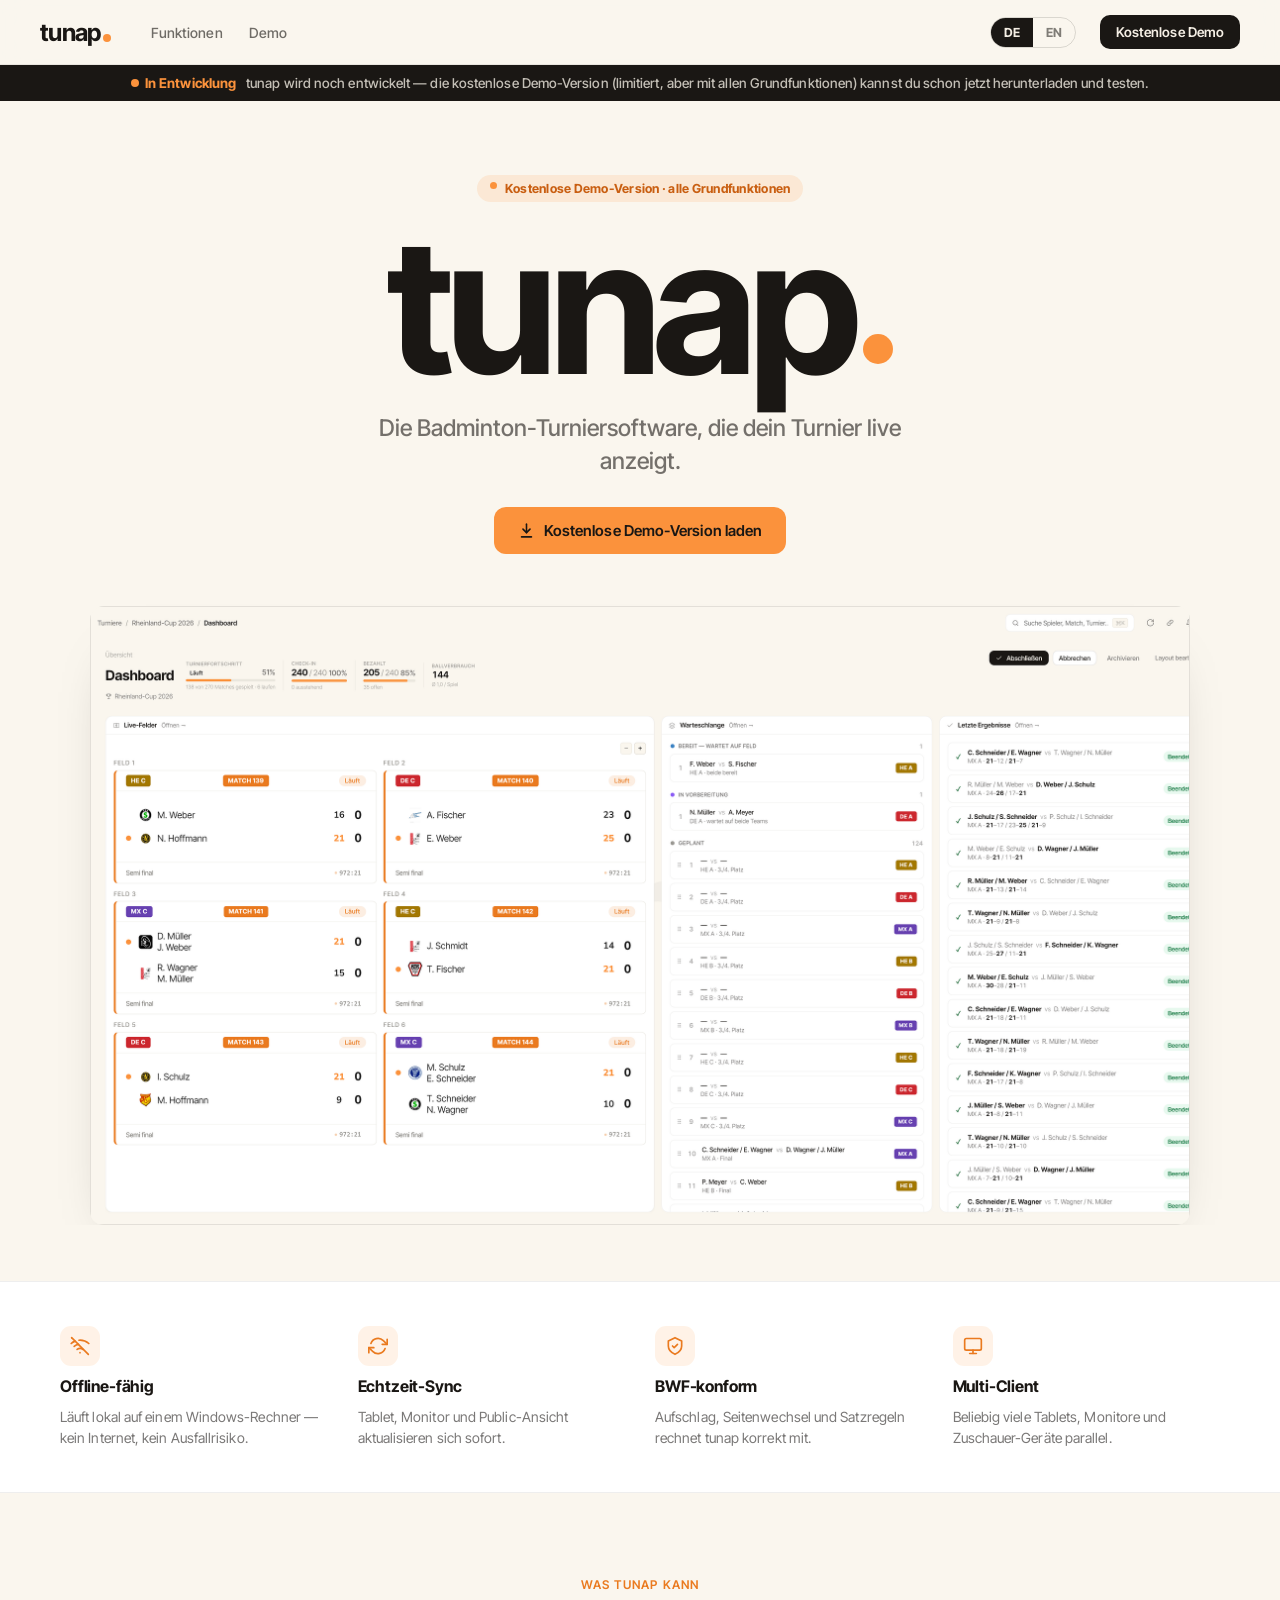
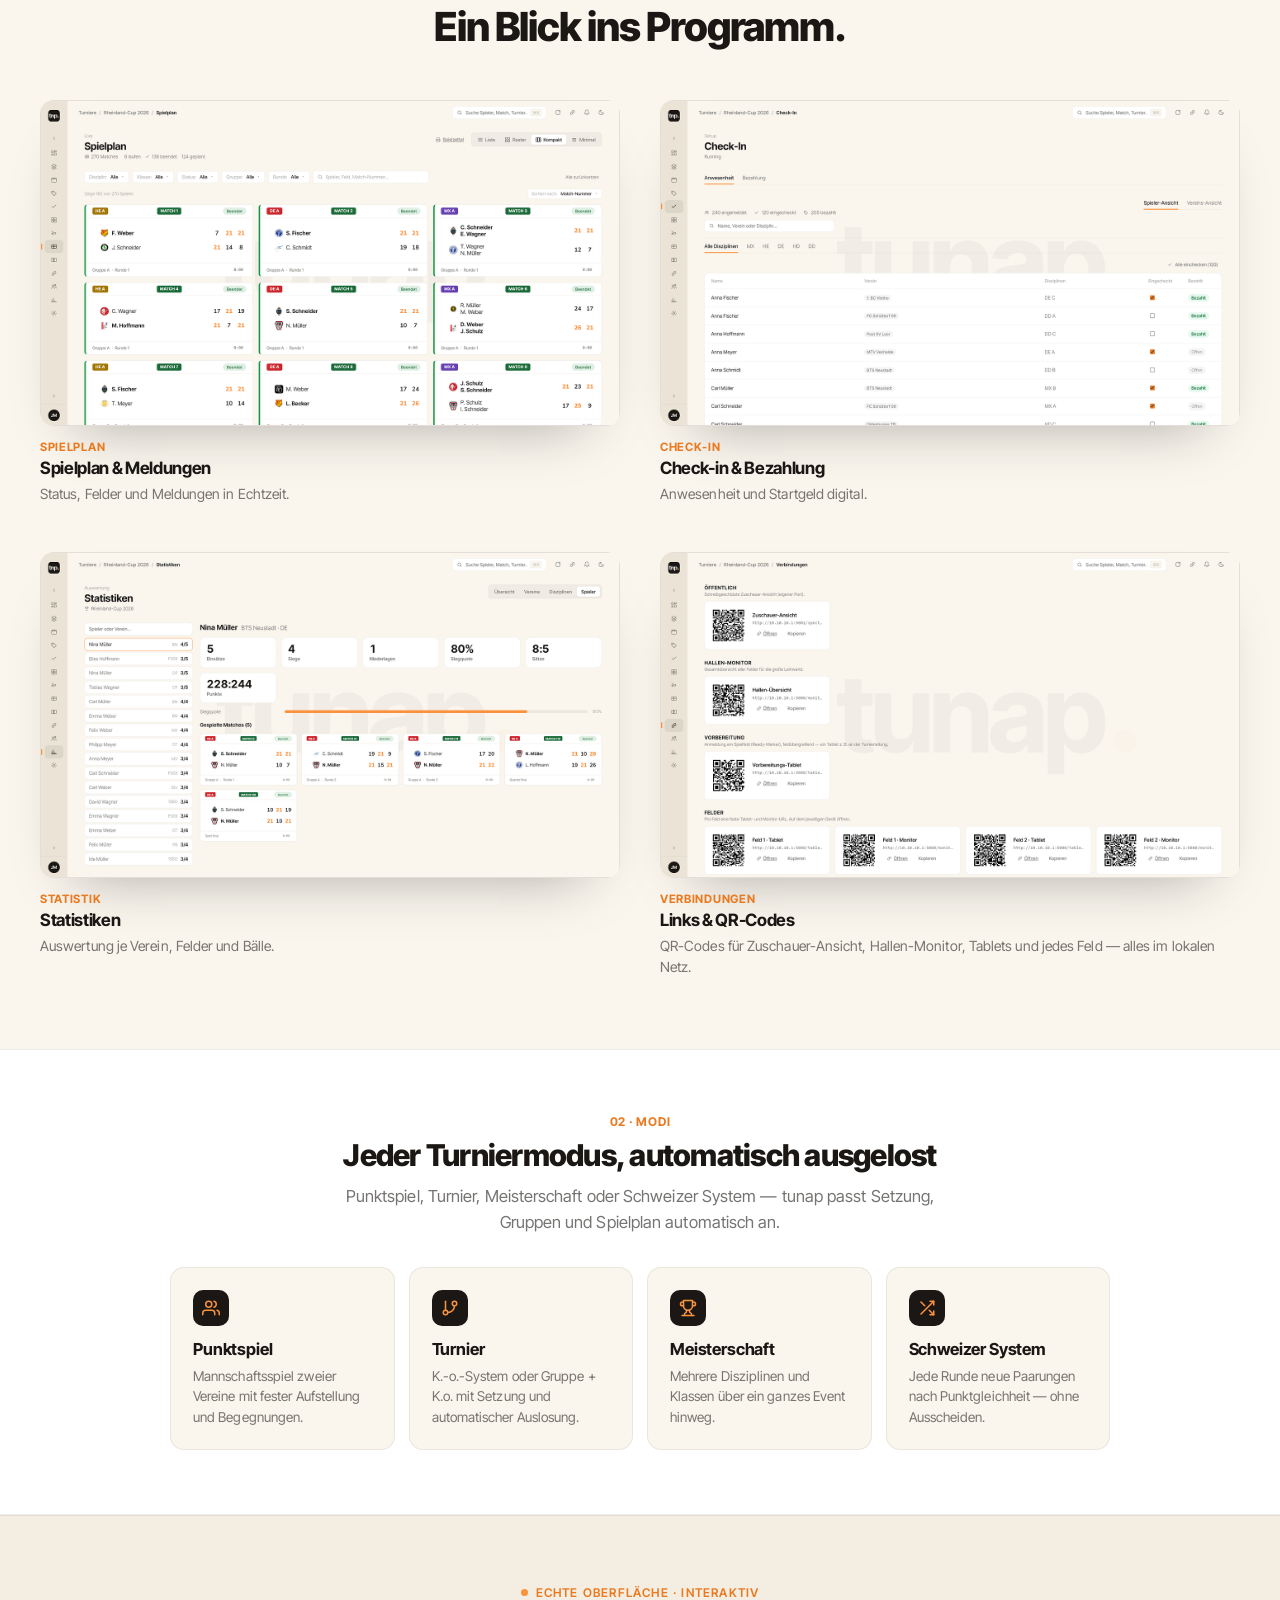
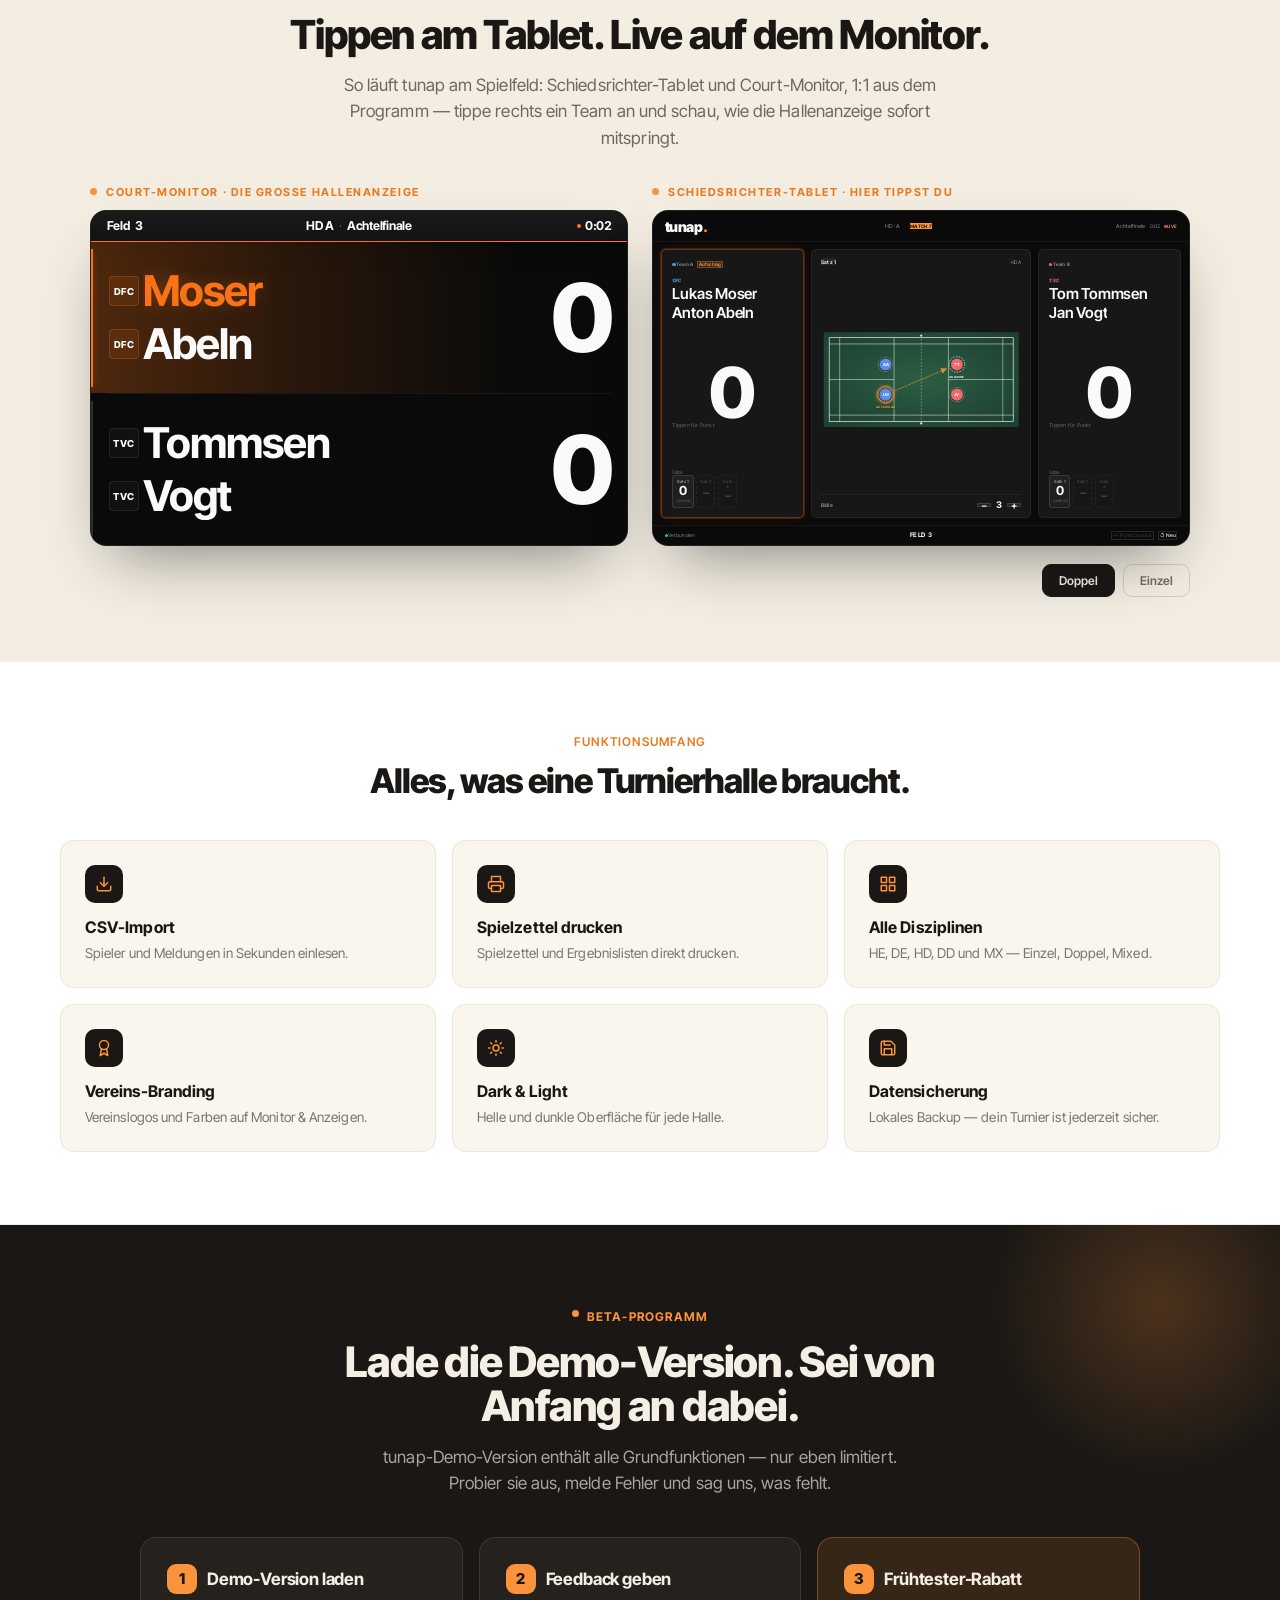
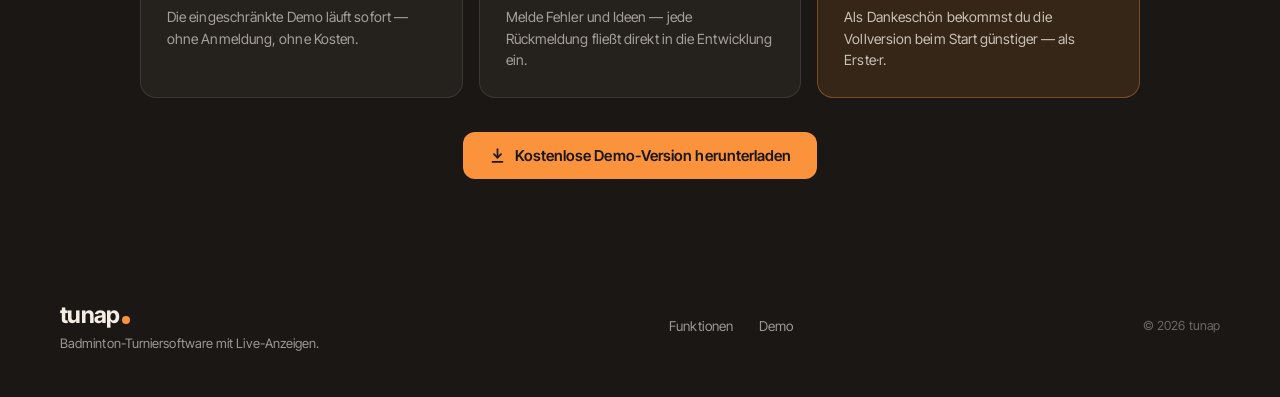
==== index.html @ abc1ca92 "Swap in fresh screenshots (schedule/checkin/statistics/connection/dashboard) Replace the feature-gri" ====
<!DOCTYPE html>
<html lang="de">
<head>
<meta charset="utf-8">
<meta name="viewport" content="width=device-width, initial-scale=1">
<title>tunap. — Badminton-Turniersoftware mit Live-Anzeigen</title>
<meta name="description" content="tunap ist die Badminton-Turniersoftware, die dein Turnier live anzeigt: offline-fähig, echtzeit-synchron auf Tablet, Monitor und Zuschauer-Ansicht, BWF-konform. Kostenlose Demo-Version verfügbar.">
<meta name="theme-color" content="#1a1714">
<link rel="icon" href="assets/favicon.svg" type="image/svg+xml">

<!-- Open Graph / Social -->
<meta property="og:type" content="website">
<meta property="og:title" content="tunap. — Badminton-Turniersoftware mit Live-Anzeigen">
<meta property="og:description" content="Die Badminton-Turniersoftware, die dein Turnier live anzeigt. Tippen am Tablet, live auf dem Monitor. Kostenlose Demo-Version.">
<meta property="og:image" content="assets/og_image.svg">
<meta name="twitter:card" content="summary_large_image">
<meta name="twitter:title" content="tunap. — Badminton-Turniersoftware mit Live-Anzeigen">
<meta name="twitter:description" content="Tippen am Tablet, live auf dem Monitor. Kostenlose Demo-Version verfügbar.">

<link rel="preconnect" href="https://fonts.googleapis.com">
<link rel="preconnect" href="https://fonts.gstatic.com" crossorigin>
<link href="https://fonts.googleapis.com/css2?family=Inter+Tight:wght@400;500;600;700;800;900&display=swap" rel="stylesheet">
<link rel="stylesheet" href="styles.css">
</head>
<body data-lang="de">

  <!-- ===== NAV ===== -->
  <nav class="nav">
    <a href="#top" class="wordmark wordmark--sm">tunap<span class="dot dot--pulse"></span></a>
    <div class="nav__links">
      <a href="#features"><span class="lng-de">Funktionen</span><span class="lng-en">Features</span></a>
      <a href="#demo"><span class="lng-de">Demo</span><span class="lng-en">Demo</span></a>
    </div>
    <div class="nav__spacer"></div>
    <div class="langtoggle" role="group" aria-label="Sprache / Language">
      <button type="button" id="lang-de" class="langtoggle__btn is-active" aria-pressed="true">DE</button>
      <button type="button" id="lang-en" class="langtoggle__btn" aria-pressed="false">EN</button>
    </div>
    <a href="#demo" class="btn btn--dark btn--nav"><span class="lng-de">Kostenlose Demo</span><span class="lng-en">Free demo</span></a>
  </nav>

  <!-- ===== ENTWICKLUNGS-HINWEIS ===== -->
  <div class="devnote">
    <span class="devnote__tag"><span class="dot dot--blink"></span><span class="lng-de">In Entwicklung</span><span class="lng-en">In development</span></span>
    <span class="devnote__text"><span class="lng-de">tunap wird noch entwickelt — die kostenlose Demo-Version (limitiert, aber mit allen Grundfunktionen) kannst du schon jetzt herunterladen und testen.</span><span class="lng-en">tunap is still in development — but the free demo version (limited, yet with every core feature) is already available to download and test.</span></span>
  </div>

  <!-- ===== HERO ===== -->
  <header id="top" class="hero">
    <div class="hero__inner">
      <div><span class="pill pill--accent"><span class="dot dot--pulse"></span><span class="lng-de">Kostenlose Demo-Version · alle Grundfunktionen</span><span class="lng-en">Free demo version · all core features</span></span></div>
      <div class="hero__wordmark">tunap<span class="dot dot--hero"></span></div>
      <p class="hero__sub">
        <span class="lng-de">Die Badminton-Turniersoftware, die dein Turnier live anzeigt.</span><span class="lng-en">The badminton tournament software that shows your tournament live.</span>
      </p>
      <div class="hero__cta">
        <a href="#demo" class="btn btn--accent">
          <svg width="17" height="17" viewBox="0 0 24 24" fill="none" stroke="currentColor" stroke-width="2.2" stroke-linecap="round" stroke-linejoin="round"><path d="M12 3v12"/><path d="m7 10 5 5 5-5"/><path d="M5 21h14"/></svg>
          <span class="lng-de">Kostenlose Demo-Version laden</span><span class="lng-en">Get the free demo version</span>
        </a>
      </div>

      <!-- großer Screenshot -->
      <div class="hero__shot">
        <img class="shot-img" src="assets/screen_dashboard_web.png" alt="tunap Dashboard — Live-Felder, Warteschlange und letzte Ergebnisse" width="2400" height="1246" loading="eager">
      </div>
    </div>
  </header>

  <!-- ===== WERT-PFEILER ===== -->
  <section class="pillars-wrap">
    <div class="pillars">
      <div class="pillar">
        <div class="pillar__ic"><svg width="20" height="20" viewBox="0 0 24 24" fill="none" stroke="currentColor" stroke-width="2" stroke-linecap="round" stroke-linejoin="round"><line x1="2" y1="2" x2="22" y2="22"/><path d="M5 12.5a10 10 0 0 1 5.17-2.39"/><path d="M10.71 5.05A16 16 0 0 1 22.58 9"/><path d="M1.42 9a15.9 15.9 0 0 1 4.7-2.88"/><path d="M8.53 16.11a6 6 0 0 1 6.95 0"/><line x1="12" y1="20" x2="12.01" y2="20"/></svg></div>
        <div class="pillar__t"><span class="lng-de">Offline-fähig</span><span class="lng-en">Offline-ready</span></div>
        <p class="pillar__p"><span class="lng-de">Läuft lokal auf einem Windows-Rechner — kein Internet, kein Ausfallrisiko.</span><span class="lng-en">Runs locally on one Windows PC — no internet, no downtime.</span></p>
      </div>
      <div class="pillar">
        <div class="pillar__ic"><svg width="20" height="20" viewBox="0 0 24 24" fill="none" stroke="currentColor" stroke-width="2" stroke-linecap="round" stroke-linejoin="round"><path d="M23 4v6h-6"/><path d="M1 20v-6h6"/><path d="M3.5 9a9 9 0 0 1 14.9-3.4L23 10"/><path d="M1 14l4.6 4.4A9 9 0 0 0 20.5 15"/></svg></div>
        <div class="pillar__t"><span class="lng-de">Echtzeit-Sync</span><span class="lng-en">Real-time sync</span></div>
        <p class="pillar__p"><span class="lng-de">Tablet, Monitor und Public-Ansicht aktualisieren sich sofort.</span><span class="lng-en">Tablet, monitor and public view update instantly.</span></p>
      </div>
      <div class="pillar">
        <div class="pillar__ic"><svg width="20" height="20" viewBox="0 0 24 24" fill="none" stroke="currentColor" stroke-width="2" stroke-linecap="round" stroke-linejoin="round"><path d="M12 2l8 4v6c0 5-3.5 8-8 10-4.5-2-8-5-8-10V6z"/><path d="m9 12 2 2 4-4"/></svg></div>
        <div class="pillar__t"><span class="lng-de">BWF-konform</span><span class="lng-en">BWF-compliant</span></div>
        <p class="pillar__p"><span class="lng-de">Aufschlag, Seitenwechsel und Satzregeln rechnet tunap korrekt mit.</span><span class="lng-en">Serve, side changes and set rules handled correctly.</span></p>
      </div>
      <div class="pillar">
        <div class="pillar__ic"><svg width="20" height="20" viewBox="0 0 24 24" fill="none" stroke="currentColor" stroke-width="2" stroke-linecap="round" stroke-linejoin="round"><rect x="2" y="3" width="20" height="14" rx="2"/><path d="M8 21h8"/><path d="M12 17v4"/></svg></div>
        <div class="pillar__t"><span class="lng-de">Multi-Client</span><span class="lng-en">Multi-client</span></div>
        <p class="pillar__p"><span class="lng-de">Beliebig viele Tablets, Monitore und Zuschauer-Geräte parallel.</span><span class="lng-en">Any number of tablets, monitors and spectator devices in parallel.</span></p>
      </div>
    </div>
  </section>

  <!-- ===== FEATURES (Intro) ===== -->
  <section id="features" class="features-intro">
    <div class="eyebrow"><span class="lng-de">Was tunap kann</span><span class="lng-en">What tunap does</span></div>
    <h2 class="h2"><span class="lng-de">Ein Blick ins Programm.</span><span class="lng-en">A look inside the program.</span></h2>
  </section>

  <!-- ===== EINBLICK: 2x2-Raster ===== -->
  <section class="shotgrid-wrap">
    <div class="shotgrid">
      <div class="shot">
        <div class="shot__frame">
          <img class="shot-img" src="assets/screen_schedule_web.png" alt="tunap Spielplan — Matches mit Status, Feldern und Ergebnissen" width="1400" height="788" loading="lazy">
        </div>
        <div class="shot__meta">
          <div class="shot__kicker">Spielplan</div>
          <div class="shot__title"><span class="lng-de">Spielplan &amp; Meldungen</span><span class="lng-en">Schedule &amp; entries</span></div>
          <p class="shot__p"><span class="lng-de">Status, Felder und Meldungen in Echtzeit.</span><span class="lng-en">Status, courts and entries in real time.</span></p>
        </div>
      </div>

      <div class="shot">
        <div class="shot__frame">
          <img class="shot-img" src="assets/screen_checkin_web.png" alt="tunap Check-in — Anwesenheit und Bezahlung je Spieler" width="1400" height="788" loading="lazy">
        </div>
        <div class="shot__meta">
          <div class="shot__kicker">Check-in</div>
          <div class="shot__title"><span class="lng-de">Check-in &amp; Bezahlung</span><span class="lng-en">Check-in &amp; payment</span></div>
          <p class="shot__p"><span class="lng-de">Anwesenheit und Startgeld digital.</span><span class="lng-en">Attendance and entry fees, digital.</span></p>
        </div>
      </div>

      <div class="shot">
        <div class="shot__frame">
          <img class="shot-img" src="assets/screen_statistics_web.png" alt="tunap Statistiken — Auswertung je Spieler, Verein und Disziplin" width="1400" height="788" loading="lazy">
        </div>
        <div class="shot__meta">
          <div class="shot__kicker">Statistik</div>
          <div class="shot__title"><span class="lng-de">Statistiken</span><span class="lng-en">Statistics</span></div>
          <p class="shot__p"><span class="lng-de">Auswertung je Verein, Felder und Bälle.</span><span class="lng-en">Breakdown by club, courts and shuttles.</span></p>
        </div>
      </div>

      <div class="shot">
        <div class="shot__frame">
          <img class="shot-img" src="assets/screen_connection_web.png" alt="tunap Verbindungen — Links und QR-Codes für Tablets, Monitore und Zuschauer" width="1400" height="788" loading="lazy">
        </div>
        <div class="shot__meta">
          <div class="shot__kicker">Verbindungen</div>
          <div class="shot__title"><span class="lng-de">Links &amp; QR-Codes</span><span class="lng-en">Links &amp; QR codes</span></div>
          <p class="shot__p"><span class="lng-de">QR-Codes für Zuschauer-Ansicht, Hallen-Monitor, Tablets und jedes Feld — alles im lokalen Netz.</span><span class="lng-en">QR codes for spectator view, hall monitor, tablets and every court — all on the local network.</span></p>
        </div>
      </div>
    </div>
  </section>

  <!-- ===== TURNIERMODI ===== -->
  <section class="modi-wrap">
    <div class="modi-inner">
      <div class="eyebrow eyebrow--num"><span class="lng-de">02 · Modi</span><span class="lng-en">02 · Formats</span></div>
      <h3 class="h3"><span class="lng-de">Jeder Turniermodus, automatisch ausgelost</span><span class="lng-en">Every format, drawn automatically</span></h3>
      <p class="lead"><span class="lng-de">Punktspiel, Turnier, Meisterschaft oder Schweizer System — tunap passt Setzung, Gruppen und Spielplan automatisch an.</span><span class="lng-en">League match, tournament, championship or Swiss system — tunap adapts seeding, groups and schedule automatically.</span></p>
      <div class="modi">
        <div class="modi__card">
          <div class="modi__ic"><svg width="18" height="18" viewBox="0 0 24 24" fill="none" stroke="currentColor" stroke-width="2" stroke-linecap="round" stroke-linejoin="round"><path d="M17 21v-2a4 4 0 0 0-4-4H5a4 4 0 0 0-4 4v2"/><circle cx="9" cy="7" r="4"/><path d="M23 21v-2a4 4 0 0 0-3-3.87"/><path d="M16 3.13a4 4 0 0 1 0 7.75"/></svg></div>
          <div class="modi__t">Punktspiel</div>
          <p class="modi__p"><span class="lng-de">Mannschaftsspiel zweier Vereine mit fester Aufstellung und Begegnungen.</span><span class="lng-en">Team match between two clubs with a fixed line-up of fixtures.</span></p>
        </div>
        <div class="modi__card">
          <div class="modi__ic"><svg width="18" height="18" viewBox="0 0 24 24" fill="none" stroke="currentColor" stroke-width="2" stroke-linecap="round" stroke-linejoin="round"><path d="M6 3v12"/><circle cx="6" cy="18" r="3"/><circle cx="18" cy="6" r="3"/><path d="M18 9a9 9 0 0 1-9 9"/></svg></div>
          <div class="modi__t">Turnier</div>
          <p class="modi__p"><span class="lng-de">K.-o.-System oder Gruppe + K.o. mit Setzung und automatischer Auslosung.</span><span class="lng-en">Knockout or group + knockout with seeding and an automatic draw.</span></p>
        </div>
        <div class="modi__card">
          <div class="modi__ic"><svg width="18" height="18" viewBox="0 0 24 24" fill="none" stroke="currentColor" stroke-width="2" stroke-linecap="round" stroke-linejoin="round"><path d="M6 9H4.5a2.5 2.5 0 0 1 0-5H6"/><path d="M18 9h1.5a2.5 2.5 0 0 0 0-5H18"/><path d="M4 22h16"/><path d="M10 14.66V17c0 .55-.47.98-.97 1.21C7.85 18.75 7 20.24 7 22"/><path d="M14 14.66V17c0 .55.47.98.97 1.21C16.15 18.75 17 20.24 17 22"/><path d="M18 2H6v7a6 6 0 0 0 12 0V2Z"/></svg></div>
          <div class="modi__t">Meisterschaft</div>
          <p class="modi__p"><span class="lng-de">Mehrere Disziplinen und Klassen über ein ganzes Event hinweg.</span><span class="lng-en">Multiple disciplines and classes across one full event.</span></p>
        </div>
        <div class="modi__card">
          <div class="modi__ic"><svg width="18" height="18" viewBox="0 0 24 24" fill="none" stroke="currentColor" stroke-width="2" stroke-linecap="round" stroke-linejoin="round"><path d="M16 3h5v5"/><path d="M4 20 21 3"/><path d="M21 16v5h-5"/><path d="m15 15 6 6"/><path d="M4 4l5 5"/></svg></div>
          <div class="modi__t">Schweizer System</div>
          <p class="modi__p"><span class="lng-de">Jede Runde neue Paarungen nach Punktgleichheit — ohne Ausscheiden.</span><span class="lng-en">New pairings each round by equal score — without elimination.</span></p>
        </div>
      </div>
    </div>
  </section>

  <!-- ===== LIVE-DEMO ===== -->
  <section id="demo-section" class="livedemo-wrap">
    <div class="livedemo-inner">
      <div class="eyebrow eyebrow--dot"><span class="dot dot--blink"></span><span class="lng-de">Echte Oberfläche · interaktiv</span><span class="lng-en">Real interface · interactive</span></div>
      <h2 class="h2"><span class="lng-de">Tippen am Tablet. Live auf dem Monitor.</span><span class="lng-en">Tap on the tablet. Live on the monitor.</span></h2>
      <p class="lead lead--center"><span class="lng-de">So läuft tunap am Spielfeld: Schiedsrichter-Tablet und Court-Monitor, 1:1 aus dem Programm — tippe rechts ein Team an und schau, wie die Hallenanzeige sofort mitspringt.</span><span class="lng-en">This is tunap courtside: referee tablet and court monitor, 1:1 from the software — tap a team on the right and watch the hall display jump along instantly.</span></p>

      <div class="livedemo" data-live-demo>
        <div class="livedemo__cols">
          <div class="livedemo__col">
            <div class="livedemo__label"><span class="dot"></span><span class="lng-de">Court-Monitor · die große Hallenanzeige</span><span class="lng-en">Court monitor · the big hall display</span></div>
            <div class="livedemo__screen" id="tn-monitor"></div>
          </div>
          <div class="livedemo__col">
            <div class="livedemo__label"><span class="dot"></span><span class="lng-de">Schiedsrichter-Tablet · hier tippst du</span><span class="lng-en">Referee tablet · tap here</span></div>
            <div class="livedemo__screen" id="tn-tablet"></div>
          </div>
        </div>
        <div class="livedemo__controls">
          <button type="button" id="tn-doubles" class="livedemo__btn is-active">Doppel</button>
          <button type="button" id="tn-singles" class="livedemo__btn">Einzel</button>
        </div>
      </div>
    </div>
  </section>

  <!-- ===== FEATURE-RASTER ===== -->
  <section id="features-grid" class="featgrid-wrap">
    <div class="featgrid-inner">
      <div class="featgrid-head">
        <div class="eyebrow"><span class="lng-de">Funktionsumfang</span><span class="lng-en">Capabilities</span></div>
        <h2 class="h2"><span class="lng-de">Alles, was eine Turnierhalle braucht.</span><span class="lng-en">Everything a tournament hall needs.</span></h2>
      </div>
      <div class="featgrid">
        <div class="feat">
          <div class="feat__ic"><svg width="18" height="18" viewBox="0 0 24 24" fill="none" stroke="currentColor" stroke-width="2" stroke-linecap="round" stroke-linejoin="round"><path d="M21 15v4a2 2 0 0 1-2 2H5a2 2 0 0 1-2-2v-4"/><path d="M7 10l5 5 5-5"/><path d="M12 15V3"/></svg></div>
          <div class="feat__t">CSV-Import</div>
          <p class="feat__p"><span class="lng-de">Spieler und Meldungen in Sekunden einlesen.</span><span class="lng-en">Import players and entries in seconds.</span></p>
        </div>
        <div class="feat">
          <div class="feat__ic"><svg width="18" height="18" viewBox="0 0 24 24" fill="none" stroke="currentColor" stroke-width="2" stroke-linecap="round" stroke-linejoin="round"><path d="M6 9V2h12v7"/><path d="M6 18H4a2 2 0 0 1-2-2v-5a2 2 0 0 1 2-2h16a2 2 0 0 1 2 2v5a2 2 0 0 1-2 2h-2"/><rect x="6" y="14" width="12" height="8"/></svg></div>
          <div class="feat__t"><span class="lng-de">Spielzettel drucken</span><span class="lng-en">Print score sheets</span></div>
          <p class="feat__p"><span class="lng-de">Spielzettel und Ergebnislisten direkt drucken.</span><span class="lng-en">Print score sheets and result lists directly.</span></p>
        </div>
        <div class="feat">
          <div class="feat__ic"><svg width="18" height="18" viewBox="0 0 24 24" fill="none" stroke="currentColor" stroke-width="2" stroke-linecap="round" stroke-linejoin="round"><rect x="3" y="3" width="7" height="7"/><rect x="14" y="3" width="7" height="7"/><rect x="3" y="14" width="7" height="7"/><rect x="14" y="14" width="7" height="7"/></svg></div>
          <div class="feat__t"><span class="lng-de">Alle Disziplinen</span><span class="lng-en">All disciplines</span></div>
          <p class="feat__p"><span class="lng-de">HE, DE, HD, DD und MX — Einzel, Doppel, Mixed.</span><span class="lng-en">Singles, doubles and mixed across all events.</span></p>
        </div>
        <div class="feat">
          <div class="feat__ic"><svg width="18" height="18" viewBox="0 0 24 24" fill="none" stroke="currentColor" stroke-width="2" stroke-linecap="round" stroke-linejoin="round"><circle cx="12" cy="8" r="6"/><path d="M15.5 13.5 17 22l-5-3-5 3 1.5-8.5"/></svg></div>
          <div class="feat__t"><span class="lng-de">Vereins-Branding</span><span class="lng-en">Club branding</span></div>
          <p class="feat__p"><span class="lng-de">Vereinslogos und Farben auf Monitor &amp; Anzeigen.</span><span class="lng-en">Club logos and colours on monitor &amp; displays.</span></p>
        </div>
        <div class="feat">
          <div class="feat__ic"><svg width="18" height="18" viewBox="0 0 24 24" fill="none" stroke="currentColor" stroke-width="2" stroke-linecap="round" stroke-linejoin="round"><circle cx="12" cy="12" r="4"/><path d="M12 2v2M12 20v2M4.9 4.9l1.4 1.4M17.7 17.7l1.4 1.4M2 12h2M20 12h2M4.9 19.1l1.4-1.4M17.7 6.3l1.4-1.4"/></svg></div>
          <div class="feat__t"><span class="lng-de">Dark &amp; Light</span><span class="lng-en">Dark &amp; light</span></div>
          <p class="feat__p"><span class="lng-de">Helle und dunkle Oberfläche für jede Halle.</span><span class="lng-en">Light and dark UI for any hall.</span></p>
        </div>
        <div class="feat">
          <div class="feat__ic"><svg width="18" height="18" viewBox="0 0 24 24" fill="none" stroke="currentColor" stroke-width="2" stroke-linecap="round" stroke-linejoin="round"><path d="M19 21H5a2 2 0 0 1-2-2V5a2 2 0 0 1 2-2h11l5 5v11a2 2 0 0 1-2 2z"/><path d="M17 21v-8H7v8M7 3v5h8"/></svg></div>
          <div class="feat__t"><span class="lng-de">Datensicherung</span><span class="lng-en">Data backup</span></div>
          <p class="feat__p"><span class="lng-de">Lokales Backup — dein Turnier ist jederzeit sicher.</span><span class="lng-en">Local backup — your tournament is always safe.</span></p>
        </div>
      </div>
    </div>
  </section>

  <!-- ===== BETA / TESTER-PROGRAMM ===== -->
  <section id="demo" class="beta">
    <div aria-hidden="true" class="beta__glow"></div>
    <div class="beta__inner">
      <div class="beta__head">
        <div class="eyebrow eyebrow--accent"><span class="dot dot--pulse"></span><span class="lng-de">Beta-Programm</span><span class="lng-en">Beta program</span></div>
        <h2 class="h2 h2--light"><span class="lng-de">Lade die Demo-Version. Sei von Anfang an dabei.</span><span class="lng-en">Download the demo version. Be part of it from day one.</span></h2>
        <p class="lead lead--light"><span class="lng-de">tunap-Demo-Version enthält alle Grundfunktionen — nur eben limitiert. Probier sie aus, melde Fehler und sag uns, was fehlt.</span><span class="lng-en">The free demo version includes every core feature — just limited. Try it out, report bugs and tell us what's missing.</span></p>
      </div>
      <div class="beta__steps">
        <div class="step">
          <div class="step__head"><span class="step__n">1</span><div class="step__t"><span class="lng-de">Demo-Version laden</span><span class="lng-en">Download the demo</span></div></div>
          <p class="step__p"><span class="lng-de">Die eingeschränkte Demo läuft sofort — ohne Anmeldung, ohne Kosten.</span><span class="lng-en">The limited demo runs instantly — no sign-up, no cost.</span></p>
        </div>
        <div class="step">
          <div class="step__head"><span class="step__n">2</span><div class="step__t"><span class="lng-de">Feedback geben</span><span class="lng-en">Give feedback</span></div></div>
          <p class="step__p"><span class="lng-de">Melde Fehler und Ideen — jede Rückmeldung fließt direkt in die Entwicklung ein.</span><span class="lng-en">Report bugs and ideas — every reply feeds straight into development.</span></p>
        </div>
        <div class="step step--accent">
          <div class="step__head"><span class="step__n">3</span><div class="step__t"><span class="lng-de">Frühtester-Rabatt</span><span class="lng-en">Early-tester discount</span></div></div>
          <p class="step__p"><span class="lng-de">Als Dankeschön bekommst du die Vollversion beim Start günstiger — als Erste·r.</span><span class="lng-en">As a thank-you you get the full version cheaper at launch — first in line.</span></p>
        </div>
      </div>
      <div class="beta__cta">
        <a href="#download" class="btn btn--accent btn--lg"><svg width="17" height="17" viewBox="0 0 24 24" fill="none" stroke="currentColor" stroke-width="2.4" stroke-linecap="round" stroke-linejoin="round"><path d="M12 3v12"/><path d="m7 10 5 5 5-5"/><path d="M5 21h14"/></svg><span class="lng-de">Kostenlose Demo-Version herunterladen</span><span class="lng-en">Download the free demo version</span></a>
      </div>
    </div>
  </section>

  <!-- ===== FOOTER ===== -->
  <footer class="footer">
    <div class="footer__inner">
      <div>
        <div class="wordmark wordmark--footer">tunap<span class="dot dot--pulse"></span></div>
        <div class="footer__tag"><span class="lng-de">Badminton-Turniersoftware mit Live-Anzeigen.</span><span class="lng-en">Badminton tournament software with live displays.</span></div>
      </div>
      <div class="footer__links">
        <a href="#features"><span class="lng-de">Funktionen</span><span class="lng-en">Features</span></a>
        <a href="#demo"><span class="lng-de">Demo</span><span class="lng-en">Demo</span></a>
      </div>
      <div class="footer__copy">© 2026 tunap</div>
    </div>
  </footer>

  <script src="script.js"></script>
</body>
</html>
---- styles.css ----
/* ============================================================
   tunap. — Landingpage
   Design-Tokens, Layout, Komponenten, Responsive
   ============================================================ */

:root{
  --ink:#1a1714;            /* Text / Dunkelflächen */
  --ink-62:rgba(26,23,20,0.62);
  --ink-60:rgba(26,23,20,0.60);
  --ink-58:rgba(26,23,20,0.58);
  --ink-55:rgba(26,23,20,0.55);
  --ink-14:rgba(26,23,20,0.14);
  --ink-07:rgba(26,23,20,0.07);
  --cream:#f4eee4;          /* Text auf dunklem Grund */
  --paper:#faf6ee;          /* Seitenhintergrund */
  --paper-2:#f3ede2;        /* abgesetzte Sektion */
  --card:#faf6ee;
  --white:#fff;
  --accent:#fb923c;         /* Orange */
  --accent-deep:#ea7a1f;
  --accent-text:#c95f12;
  --radius:14px;
  --shadow-shot:0 30px 56px -36px rgba(26,23,20,0.4);
  --font:'Inter Tight',system-ui,-apple-system,Segoe UI,sans-serif;
}

*{box-sizing:border-box;}
html{scroll-behavior:smooth;}
body{
  margin:0;
  font-family:var(--font);
  background:var(--paper);
  color:var(--ink);
  letter-spacing:0.005em;
  -webkit-font-smoothing:antialiased;
}
a{color:inherit;}
h2,h3{margin:0;}

/* ---- Sprache (DE/EN) ---- */
.lng-en{display:none;}
[data-lang="en"] .lng-de{display:none;}
[data-lang="en"] .lng-en{display:inline;}

/* ---- Keyframes ---- */
@keyframes tnDot{0%,100%{transform:scale(1);opacity:1;}50%{transform:scale(.62);opacity:.5;}}
@keyframes tnPulse{0%{box-shadow:0 0 0 0 rgba(251,146,60,0.6);}70%{box-shadow:0 0 0 9px rgba(251,146,60,0);}100%{box-shadow:0 0 0 0 rgba(251,146,60,0);}}
@keyframes tnHeroDot{0%{box-shadow:0 0 0 0 rgba(251,146,60,0.55);}70%{box-shadow:0 0 0 0.26em rgba(251,146,60,0);}100%{box-shadow:0 0 0 0 rgba(251,146,60,0);}}
@keyframes tnFloat{0%,100%{transform:translate(0,0);}50%{transform:translate(24px,-30px);}}
@keyframes tnDemoPulse{0%{box-shadow:0 0 0 0 rgba(249,115,22,0.7);opacity:1;}70%{box-shadow:0 0 0 0.7em rgba(249,115,22,0);opacity:.6;}100%{box-shadow:0 0 0 0 rgba(249,115,22,0);opacity:1;}}
@media (prefers-reduced-motion: reduce){*{animation:none !important;}}

/* ---- Punkt (Wortmarke-Akzent) ---- */
.dot{display:inline-block;width:8px;height:8px;border-radius:50%;background:var(--accent);}
.dot--pulse{margin-bottom:5px;animation:tnPulse 1.5s ease-out infinite;}
.dot--blink{width:8px;height:8px;animation:tnDot 1.4s ease-in-out infinite;}

/* ---- Buttons ---- */
.btn{display:inline-flex;align-items:center;gap:9px;font-size:15px;font-weight:600;padding:14px 24px;border-radius:12px;text-decoration:none;white-space:nowrap;transition:transform .15s ease,filter .15s ease;}
.btn:hover{transform:translateY(-1px);filter:brightness(1.04);}
.btn--accent{background:var(--accent);color:var(--ink);}
.btn--dark{background:var(--ink);color:var(--cream);}
.btn--nav{font-size:13.5px;padding:9px 16px;border-radius:10px;}
.btn--lg{padding:14px 26px;}

/* ---- Wortmarke ---- */
.wordmark{display:inline-flex;align-items:flex-end;gap:0.1em;font-weight:700;letter-spacing:-0.03em;color:var(--ink);text-decoration:none;}
.wordmark--sm{font-size:24px;}
.wordmark--footer{font-size:23px;color:var(--cream);}

/* ============================================================
   NAV
   ============================================================ */
.nav{position:sticky;top:0;z-index:40;display:flex;align-items:center;gap:24px;padding:15px 40px;background:rgba(250,246,238,0.85);backdrop-filter:blur(14px);border-bottom:1px solid var(--ink-07);}
.nav__links{display:none;gap:26px;margin-left:16px;}
.nav__links a{font-size:14px;font-weight:500;color:var(--ink-62);text-decoration:none;}
.nav__links a:hover{color:var(--ink);}
.nav__spacer{flex:1;}
.langtoggle{display:inline-flex;border:1px solid var(--ink-14);border-radius:999px;overflow:hidden;}
.langtoggle__btn{border:none;background:transparent;color:var(--ink-55);padding:7px 13px;cursor:pointer;font-family:inherit;font-weight:700;font-size:12.5px;}
.langtoggle__btn.is-active{background:var(--ink);color:var(--cream);}
@media (min-width:880px){.nav__links{display:flex;}}

/* ---- Entwicklungs-Hinweis ---- */
.devnote{display:flex;align-items:center;justify-content:center;gap:10px;padding:10px 40px;background:var(--ink);color:var(--cream);font-size:13.5px;font-weight:500;text-align:center;flex-wrap:wrap;}
.devnote__tag{display:inline-flex;align-items:center;gap:6px;font-weight:700;color:var(--accent);}
.devnote__text{color:rgba(244,238,228,0.78);}

/* ============================================================
   HERO
   ============================================================ */
.hero{position:relative;overflow:hidden;}
.hero__inner{max-width:1180px;margin:0 auto;padding:72px 40px 0;text-align:center;}
.pill{display:inline-flex;align-items:center;gap:8px;padding:6px 13px;border-radius:999px;font-size:12.5px;font-weight:700;letter-spacing:0.02em;}
.pill--accent{background:rgba(251,146,60,0.14);color:var(--accent-text);}
.pill--accent .dot{width:7px;height:7px;}
.hero__wordmark{display:inline-flex;align-items:flex-end;gap:0.05em;margin-top:18px;font-size:clamp(76px,15vw,188px);font-weight:700;letter-spacing:-0.04em;line-height:0.92;}
.dot--hero{width:0.16em;height:0.16em;margin-bottom:0.15em;animation:tnHeroDot 1.5s ease-out infinite;}
.hero__sub{margin:20px auto 0;max-width:560px;font-size:clamp(18px,2.4vw,23px);line-height:1.4;font-weight:500;color:var(--ink-60);letter-spacing:0;}
.hero__cta{display:flex;justify-content:center;flex-wrap:wrap;gap:12px;margin-top:30px;}
.hero__shot{position:relative;z-index:1;margin-top:52px;border-radius:var(--radius);overflow:hidden;box-shadow:var(--shadow-shot);}

/* ============================================================
   SCREENSHOTS (echte App-Aufnahmen, 16:9)
   ============================================================ */
.shot-img{display:block;width:100%;height:auto;aspect-ratio:16/9;object-fit:cover;object-position:top center;background:#faf6ee;border:1px solid rgba(26,23,20,0.1);}

/* ============================================================
   WERT-PFEILER
   ============================================================ */
.pillars-wrap{background:var(--white);margin-top:56px;border-top:1px solid var(--ink-07);border-bottom:1px solid var(--ink-07);}
.pillars{max-width:1240px;margin:0 auto;padding:44px 40px;display:grid;grid-template-columns:1fr;gap:30px;}
.pillar{display:flex;flex-direction:column;gap:10px;}
.pillar__ic{width:40px;height:40px;border-radius:11px;background:rgba(251,146,60,0.12);color:var(--accent-deep);display:flex;align-items:center;justify-content:center;}
.pillar__t{font-size:16px;font-weight:700;letter-spacing:-0.01em;}
.pillar__p{margin:0;font-size:14px;line-height:1.5;color:var(--ink-58);}
@media (min-width:560px){.pillars{grid-template-columns:repeat(2,1fr);}}
@media (min-width:900px){.pillars{grid-template-columns:repeat(4,1fr);}}

/* ============================================================
   FEATURES-INTRO
   ============================================================ */
.eyebrow{font-size:12px;font-weight:600;letter-spacing:0.1em;text-transform:uppercase;color:var(--accent-deep);}
.eyebrow--num{font-weight:700;letter-spacing:0.06em;}
.eyebrow--dot,.eyebrow--accent{display:inline-flex;align-items:center;gap:8px;}
.eyebrow--dot .dot,.eyebrow--accent .dot{width:7px;height:7px;}
.eyebrow--accent{color:var(--accent);font-weight:700;}
.h2{font-size:40px;font-weight:800;letter-spacing:-0.03em;line-height:1.05;}
.h2--light{color:var(--cream);}
.h3{font-size:30px;font-weight:800;letter-spacing:-0.025em;line-height:1.1;}
.lead{font-size:16.5px;line-height:1.55;color:var(--ink-60);}
.lead--center{margin-left:auto;margin-right:auto;}
.lead--light{color:rgba(244,238,228,0.66);}

.features-intro{max-width:1180px;margin:0 auto;padding:84px 40px 24px;text-align:center;}
.features-intro .h2{margin:14px auto 0;max-width:640px;}

/* ============================================================
   EINBLICK 2x2
   ============================================================ */
.shotgrid-wrap{max-width:1340px;margin:0 auto;padding:28px 40px 72px;}
.shotgrid{display:grid;grid-template-columns:1fr;gap:48px 40px;}
.shot__frame{border-radius:var(--radius);overflow:hidden;box-shadow:var(--shadow-shot);}
.shot__meta{margin-top:14px;}
.shot__kicker{font-size:11.5px;font-weight:700;color:var(--accent-deep);letter-spacing:0.06em;text-transform:uppercase;}
.shot__title{margin-top:4px;font-size:17px;font-weight:700;letter-spacing:-0.02em;}
.shot__p{margin:5px 0 0;font-size:14px;line-height:1.5;color:var(--ink-58);}
@media (min-width:760px){.shotgrid{grid-template-columns:1fr 1fr;}}

/* ============================================================
   TURNIERMODI
   ============================================================ */
.modi-wrap{background:var(--white);border-top:1px solid var(--ink-07);border-bottom:1px solid var(--ink-07);}
.modi-inner{max-width:1020px;margin:0 auto;padding:64px 40px;text-align:center;}
.modi-inner .h3{margin:10px auto 0;max-width:680px;}
.modi-inner .lead{margin:12px auto 0;max-width:600px;}
.modi{margin-top:32px;display:grid;grid-template-columns:1fr;gap:14px;text-align:left;}
.modi__card{background:var(--card);border:1px solid var(--ink-07);border-radius:var(--radius);padding:22px;}
.modi__ic{width:36px;height:36px;border-radius:10px;background:var(--ink);color:var(--accent);display:flex;align-items:center;justify-content:center;margin-bottom:13px;}
.modi__t{font-size:16.5px;font-weight:700;letter-spacing:-0.01em;}
.modi__p{margin:7px 0 0;font-size:13.5px;line-height:1.5;color:var(--ink-58);}
@media (min-width:560px){.modi{grid-template-columns:repeat(2,1fr);}}
@media (min-width:880px){.modi{grid-template-columns:repeat(4,1fr);}}

/* ============================================================
   LIVE-DEMO
   ============================================================ */
.livedemo-wrap{background:var(--paper-2);border-top:1px solid var(--ink-07);}
.livedemo-inner{max-width:1180px;margin:0 auto;padding:64px 40px;text-align:center;}
.livedemo-inner .h2{margin:14px 0 0;}
.livedemo-inner .lead{margin:16px auto 0;max-width:600px;font-size:17px;color:var(--ink-62);}
.livedemo{margin-top:34px;text-align:left;}
.livedemo__cols{display:flex;flex-wrap:wrap;align-items:flex-start;gap:24px;}
.livedemo__col{flex:1 1 360px;min-width:0;display:flex;flex-direction:column;}
.livedemo__label{display:flex;align-items:center;gap:9px;font-size:11px;font-weight:700;letter-spacing:0.14em;text-transform:uppercase;color:var(--accent-deep);margin-bottom:11px;}
.livedemo__label .dot{width:7px;height:7px;}
.livedemo__screen{aspect-ratio:8/5;container-type:size;background:#0a0a0a;border-radius:16px;overflow:hidden;border:1px solid rgba(255,255,255,0.09);box-shadow:0 30px 60px -24px rgba(20,18,15,0.5);}
.livedemo__controls{display:flex;align-items:center;justify-content:flex-end;flex-wrap:wrap;gap:8px;margin-top:18px;}
.livedemo__btn{flex:0 0 auto;font-size:12px;font-weight:600;padding:8px 16px;border-radius:9px;border:1px solid var(--ink-14);background:transparent;color:var(--ink-60);cursor:pointer;font-family:inherit;}
.livedemo__btn.is-active{border-color:var(--ink);background:var(--ink);color:var(--cream);}

/* ============================================================
   FEATURE-RASTER
   ============================================================ */
.featgrid-wrap{background:var(--white);border-top:1px solid var(--ink-07);border-bottom:1px solid var(--ink-07);}
.featgrid-inner{max-width:1240px;margin:0 auto;padding:72px 40px;}
.featgrid-head{text-align:center;max-width:600px;margin:0 auto 40px;}
.featgrid-head .h2{margin-top:14px;font-size:34px;line-height:1.08;}
.featgrid{display:grid;grid-template-columns:1fr;gap:16px;}
.feat{background:var(--card);border:1px solid var(--ink-07);border-radius:var(--radius);padding:24px;}
.feat__ic{width:38px;height:38px;border-radius:10px;background:var(--ink);color:var(--accent);display:flex;align-items:center;justify-content:center;margin-bottom:14px;}
.feat__t{font-size:16px;font-weight:700;}
.feat__p{margin:6px 0 0;font-size:13.5px;line-height:1.5;color:var(--ink-58);}
@media (min-width:560px){.featgrid{grid-template-columns:repeat(2,1fr);}}
@media (min-width:860px){.featgrid{grid-template-columns:repeat(3,1fr);}}

/* ============================================================
   BETA / TESTER
   ============================================================ */
.beta{background:var(--ink);color:var(--cream);position:relative;overflow:hidden;scroll-margin-top:70px;}
.beta__glow{position:absolute;top:-100px;right:-60px;width:360px;height:360px;border-radius:50%;background:radial-gradient(circle at center,rgba(251,146,60,0.22),transparent 68%);pointer-events:none;animation:tnFloat 15s ease-in-out infinite;}
.beta__inner{max-width:1080px;margin:0 auto;padding:76px 40px;position:relative;}
.beta__head{text-align:center;max-width:660px;margin:0 auto;}
.beta__head .h2{margin-top:16px;font-size:clamp(30px,4.4vw,42px);}
.beta__head .lead{margin:16px auto 0;max-width:540px;font-size:17px;}
.beta__steps{margin-top:40px;display:grid;grid-template-columns:1fr;gap:16px;}
.step{background:rgba(244,238,228,0.05);border:1px solid rgba(244,238,228,0.1);border-radius:16px;padding:26px;}
.step--accent{background:rgba(251,146,60,0.12);border-color:rgba(251,146,60,0.35);}
.step__head{display:flex;align-items:center;gap:10px;margin-bottom:12px;}
.step__n{width:30px;height:30px;border-radius:9px;background:var(--accent);color:var(--ink);display:flex;align-items:center;justify-content:center;font-weight:800;font-size:15px;flex-shrink:0;}
.step__t{font-size:17px;font-weight:700;letter-spacing:-0.01em;}
.step__p{margin:0;font-size:14px;line-height:1.55;color:rgba(244,238,228,0.62);}
.step--accent .step__p{color:rgba(244,238,228,0.78);}
.beta__cta{display:flex;flex-direction:column;align-items:center;gap:14px;margin-top:34px;}
@media (min-width:760px){.beta__steps{grid-template-columns:repeat(3,1fr);}}

/* ============================================================
   FOOTER
   ============================================================ */
.footer{background:var(--ink);color:rgba(244,238,228,0.6);}
.footer__inner{max-width:1240px;margin:0 auto;padding:46px 40px;display:flex;align-items:center;justify-content:space-between;flex-wrap:wrap;gap:20px;}
.footer__tag{margin-top:6px;font-size:13px;}
.footer__links{display:flex;gap:26px;font-size:13.5px;}
.footer__links a{color:rgba(244,238,228,0.6);text-decoration:none;}
.footer__links a:hover{color:var(--cream);}
.footer__copy{font-size:12.5px;color:rgba(244,238,228,0.38);}
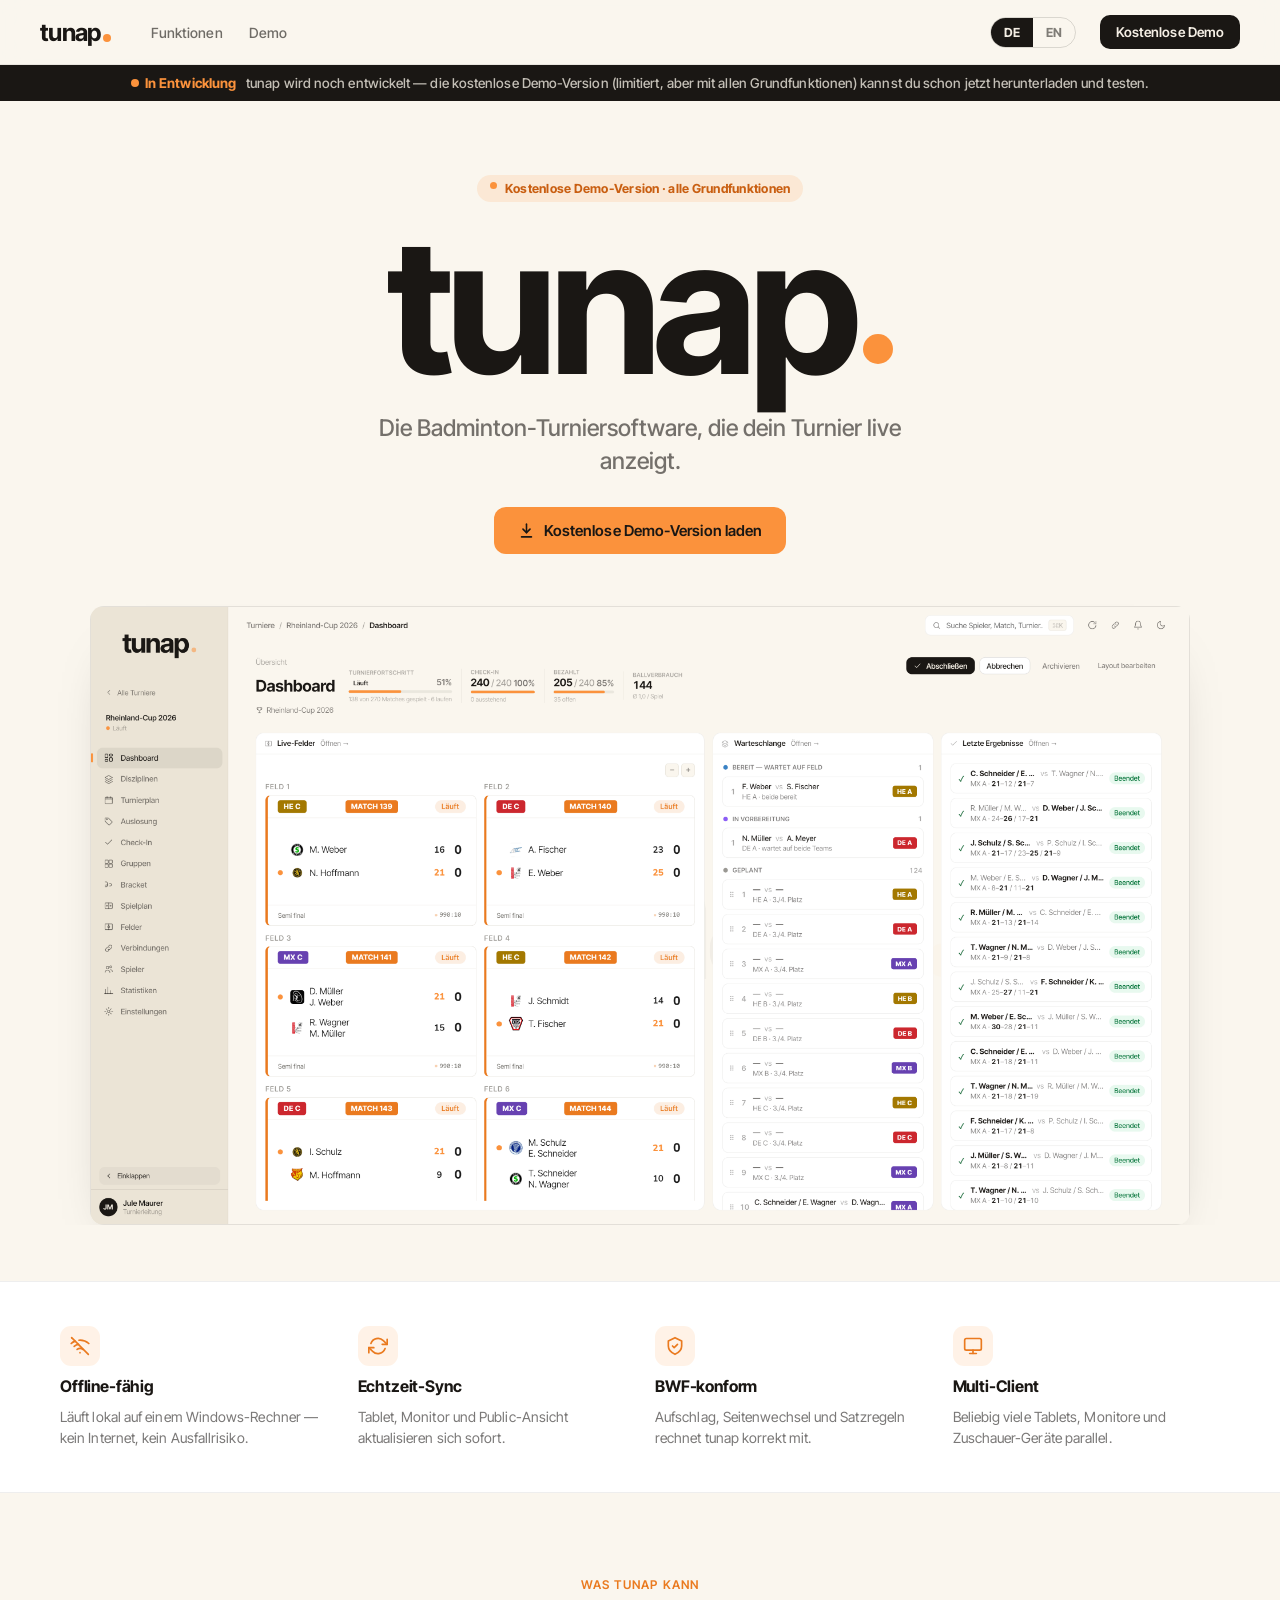
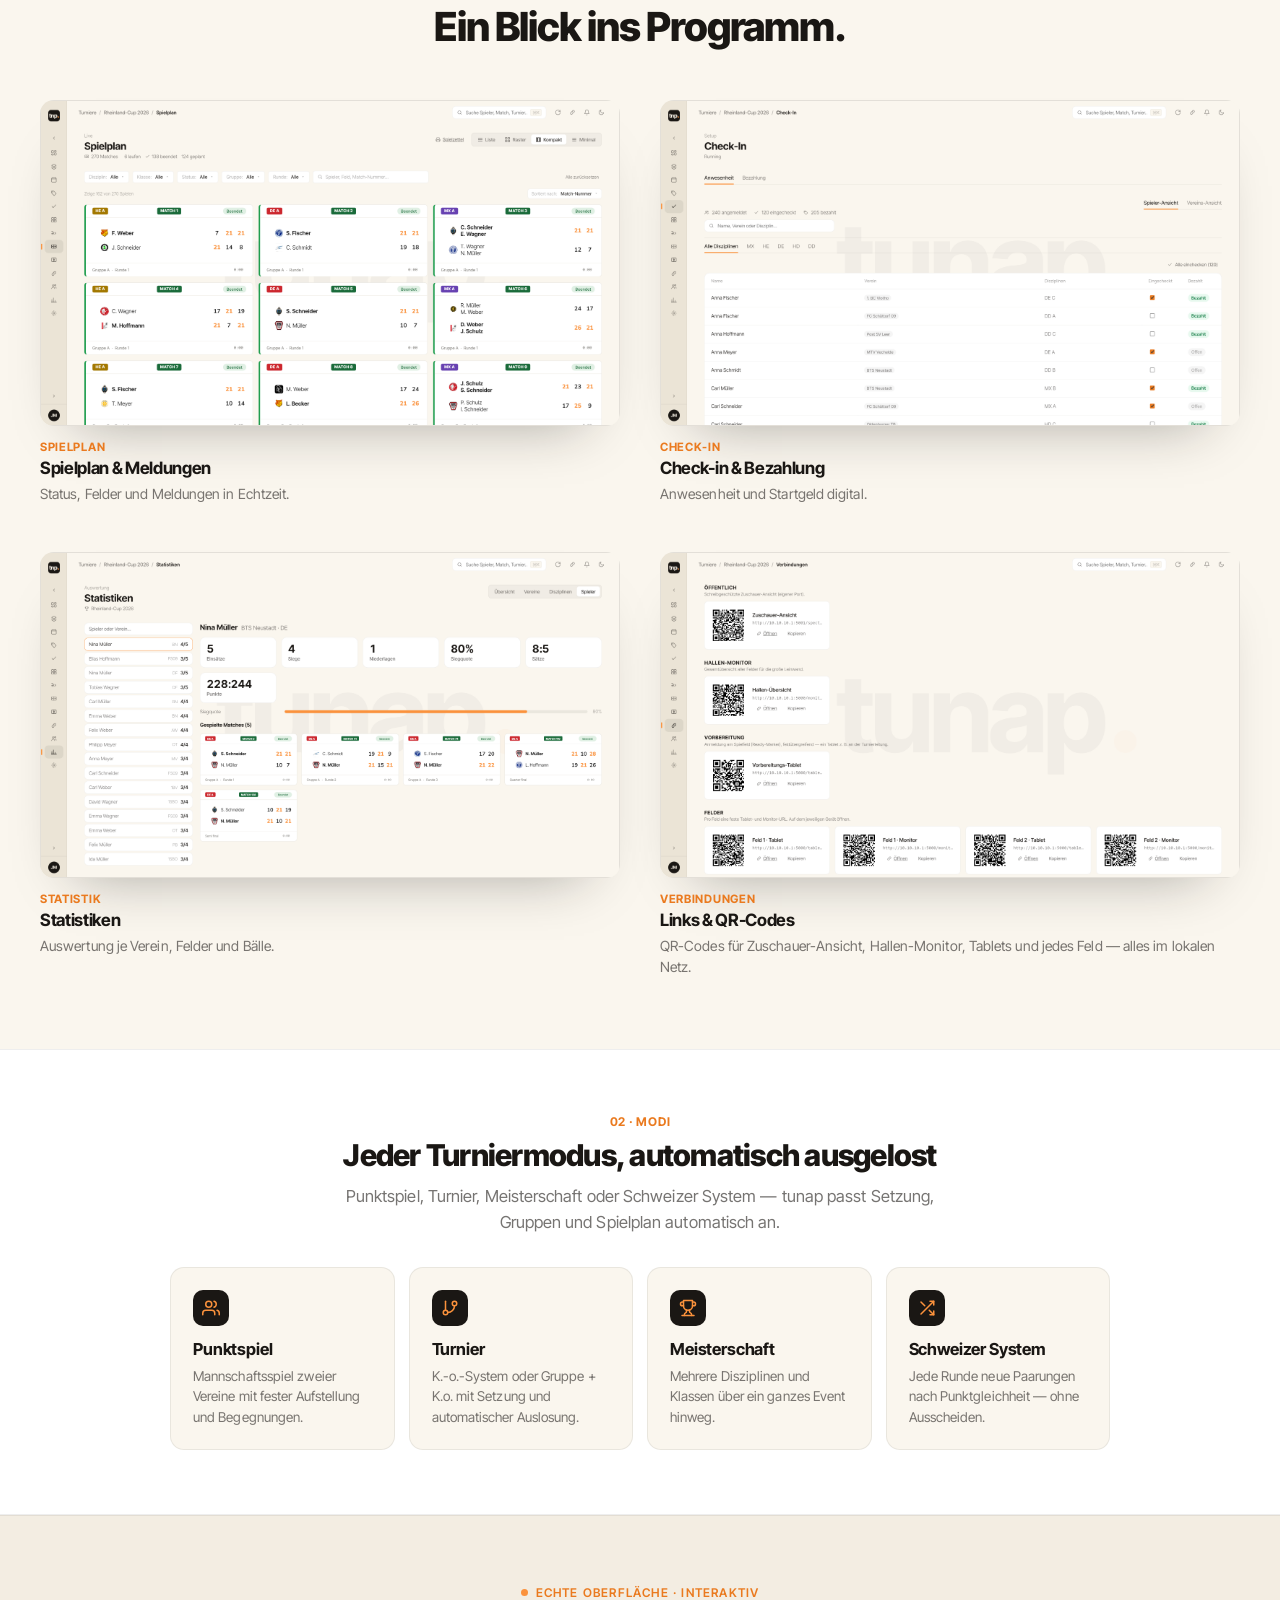
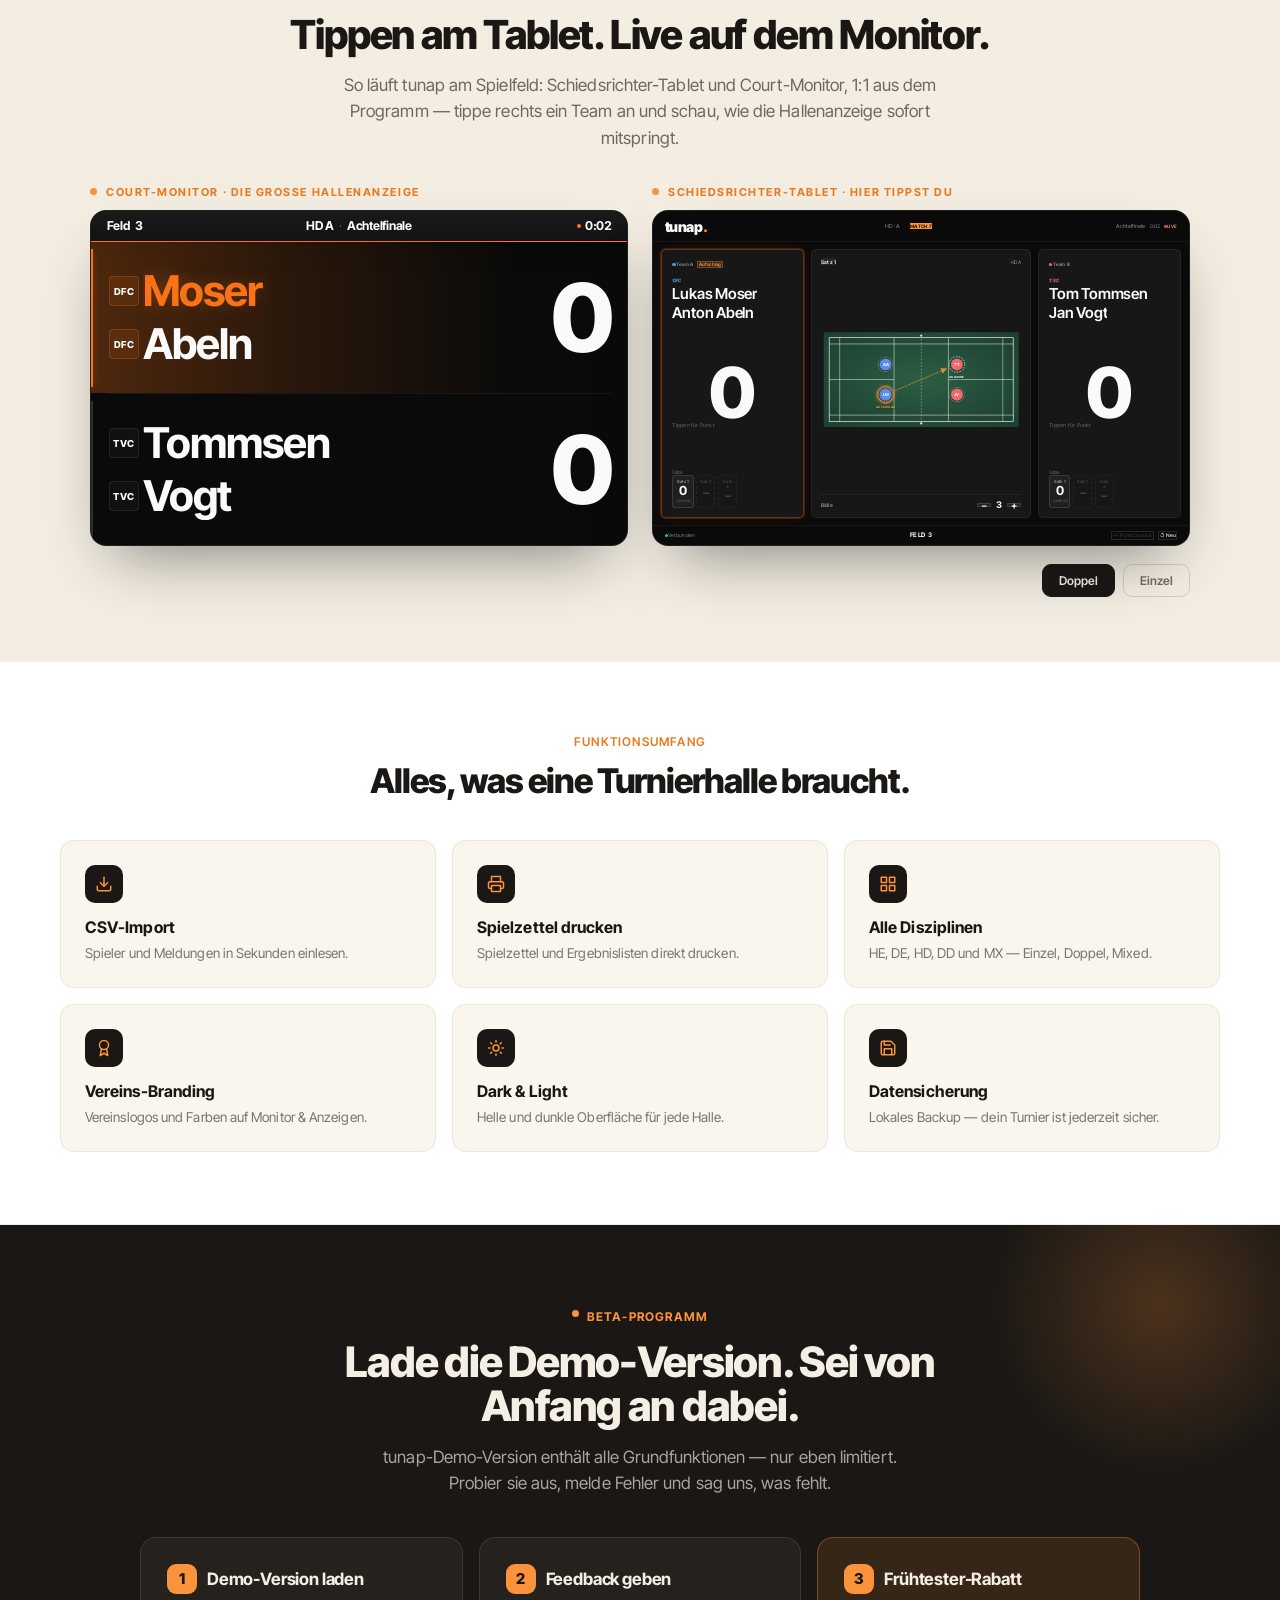
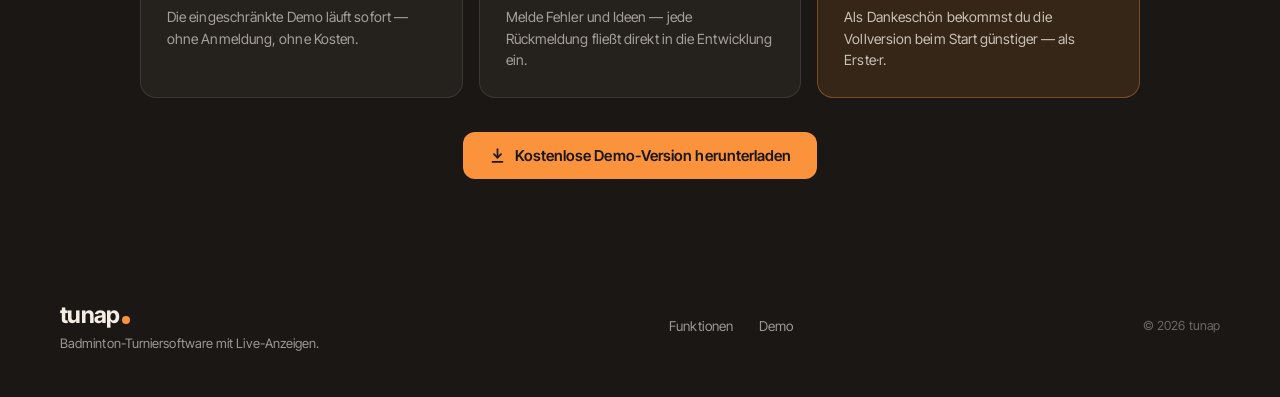
==== commit 032fee94: "Use original screenshots directly, drop _web variants Point the hero and feature grid at the full-re" ====
--- a/index.html
+++ b/index.html
@@ -62,7 +62,7 @@
 
       <!-- großer Screenshot -->
       <div class="hero__shot">
-        <img class="shot-img" src="assets/screen_dashboard_web.png" alt="tunap Dashboard — Live-Felder, Warteschlange und letzte Ergebnisse" width="2400" height="1246" loading="eager">
+        <img class="shot-img" src="assets/screen_dashboard.png" alt="tunap Dashboard — Live-Felder, Warteschlange und letzte Ergebnisse" width="4800" height="2492" loading="eager">
       </div>
     </div>
   </header>
@@ -104,7 +104,7 @@
     <div class="shotgrid">
       <div class="shot">
         <div class="shot__frame">
-          <img class="shot-img" src="assets/screen_schedule_web.png" alt="tunap Spielplan — Matches mit Status, Feldern und Ergebnissen" width="1400" height="788" loading="lazy">
+          <img class="shot-img" src="assets/screen_schedule.png" alt="tunap Spielplan — Matches mit Status, Feldern und Ergebnissen" width="3200" height="1800" loading="lazy">
         </div>
         <div class="shot__meta">
           <div class="shot__kicker">Spielplan</div>
@@ -115,7 +115,7 @@
 
       <div class="shot">
         <div class="shot__frame">
-          <img class="shot-img" src="assets/screen_checkin_web.png" alt="tunap Check-in — Anwesenheit und Bezahlung je Spieler" width="1400" height="788" loading="lazy">
+          <img class="shot-img" src="assets/screen_checkin.png" alt="tunap Check-in — Anwesenheit und Bezahlung je Spieler" width="3200" height="1800" loading="lazy">
         </div>
         <div class="shot__meta">
           <div class="shot__kicker">Check-in</div>
@@ -126,7 +126,7 @@
 
       <div class="shot">
         <div class="shot__frame">
-          <img class="shot-img" src="assets/screen_statistics_web.png" alt="tunap Statistiken — Auswertung je Spieler, Verein und Disziplin" width="1400" height="788" loading="lazy">
+          <img class="shot-img" src="assets/screen_statistics.png" alt="tunap Statistiken — Auswertung je Spieler, Verein und Disziplin" width="3200" height="1800" loading="lazy">
         </div>
         <div class="shot__meta">
           <div class="shot__kicker">Statistik</div>
@@ -137,7 +137,7 @@
 
       <div class="shot">
         <div class="shot__frame">
-          <img class="shot-img" src="assets/screen_connection_web.png" alt="tunap Verbindungen — Links und QR-Codes für Tablets, Monitore und Zuschauer" width="1400" height="788" loading="lazy">
+          <img class="shot-img" src="assets/screen_connection.png" alt="tunap Verbindungen — Links und QR-Codes für Tablets, Monitore und Zuschauer" width="3200" height="1800" loading="lazy">
         </div>
         <div class="shot__meta">
           <div class="shot__kicker">Verbindungen</div>
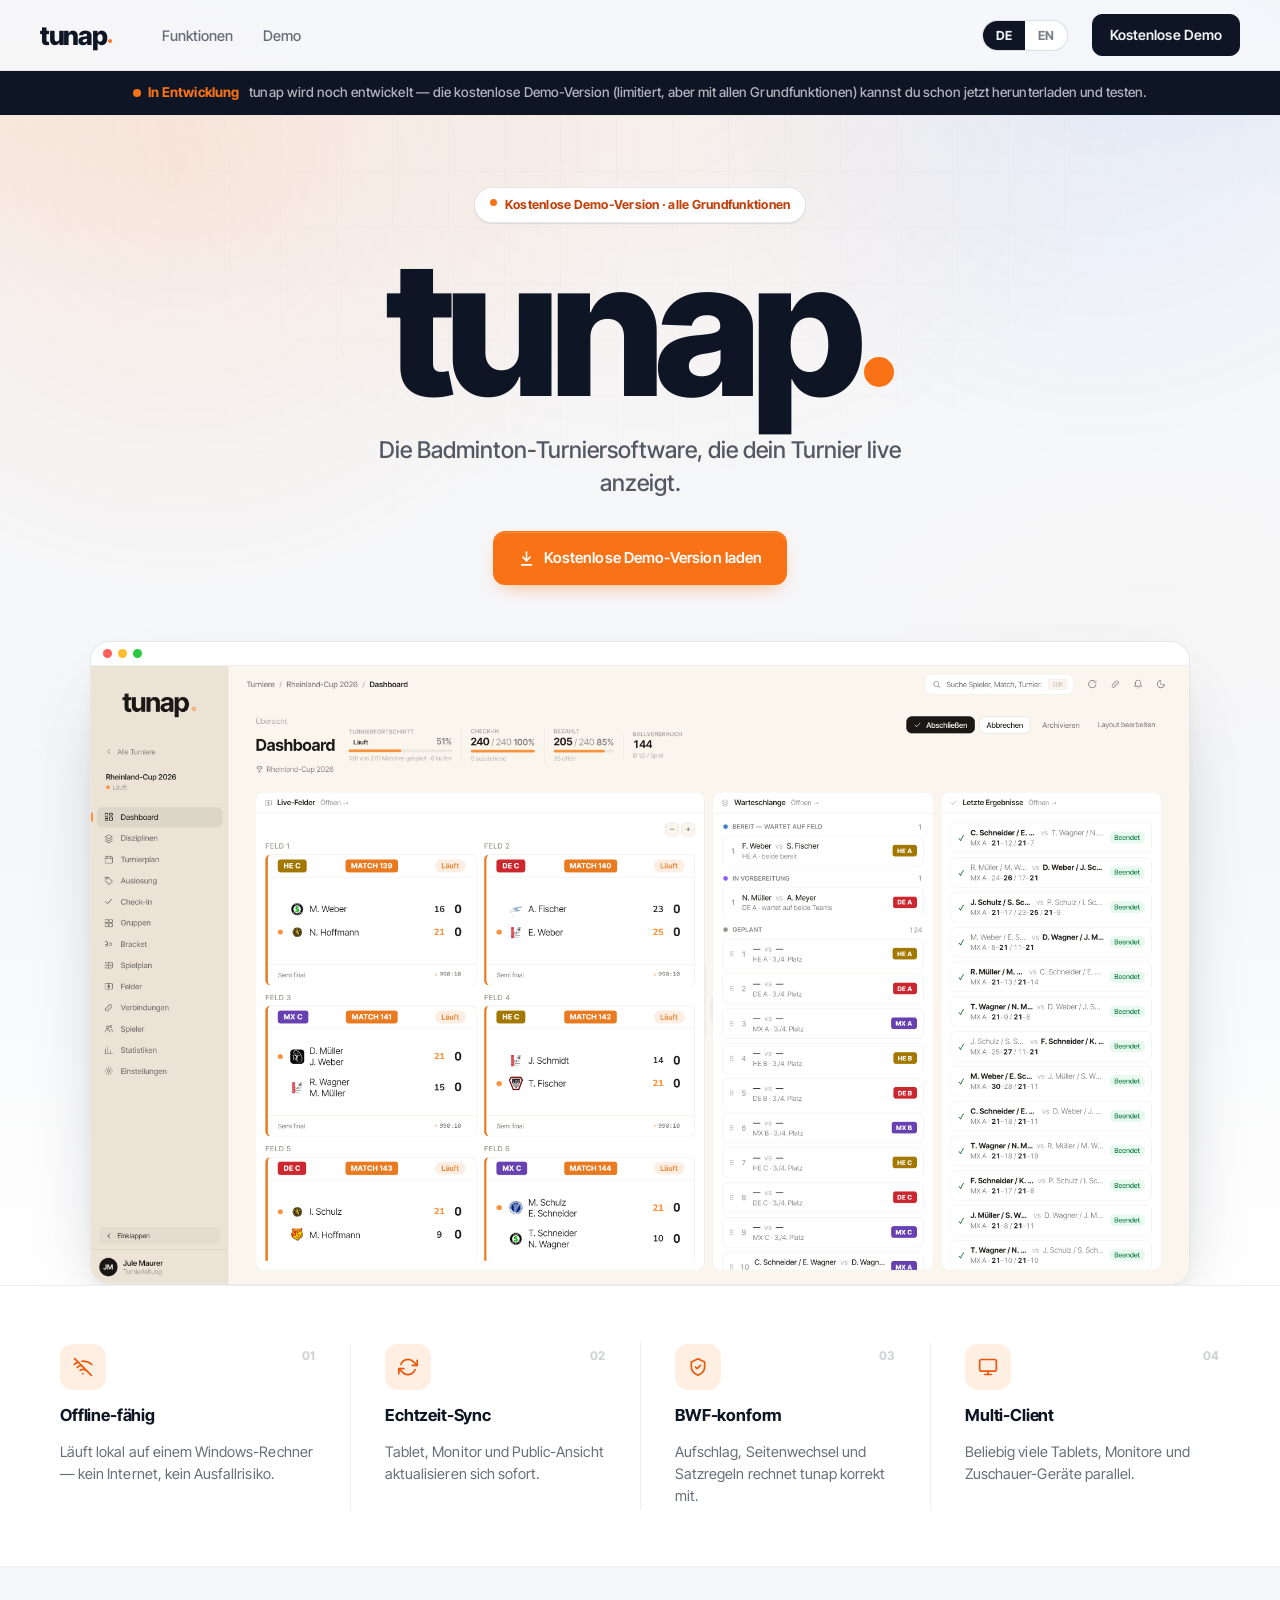
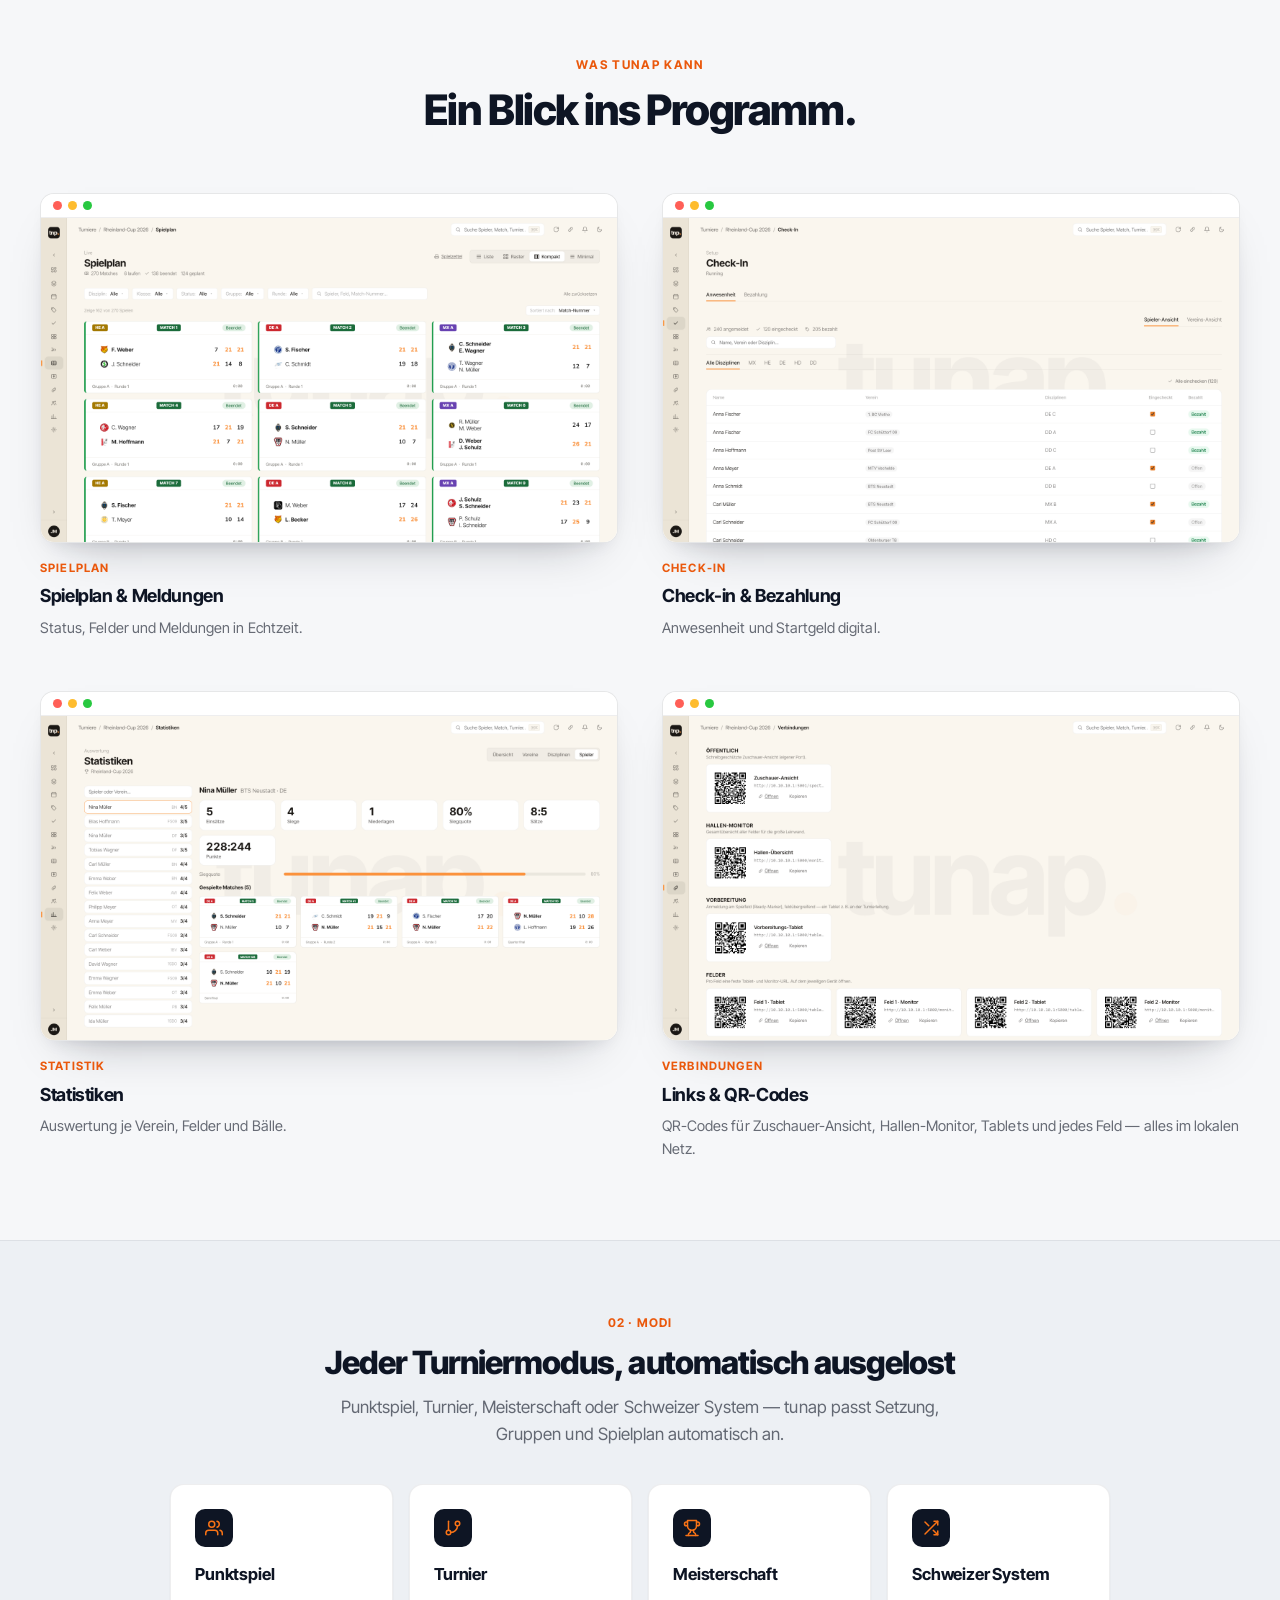
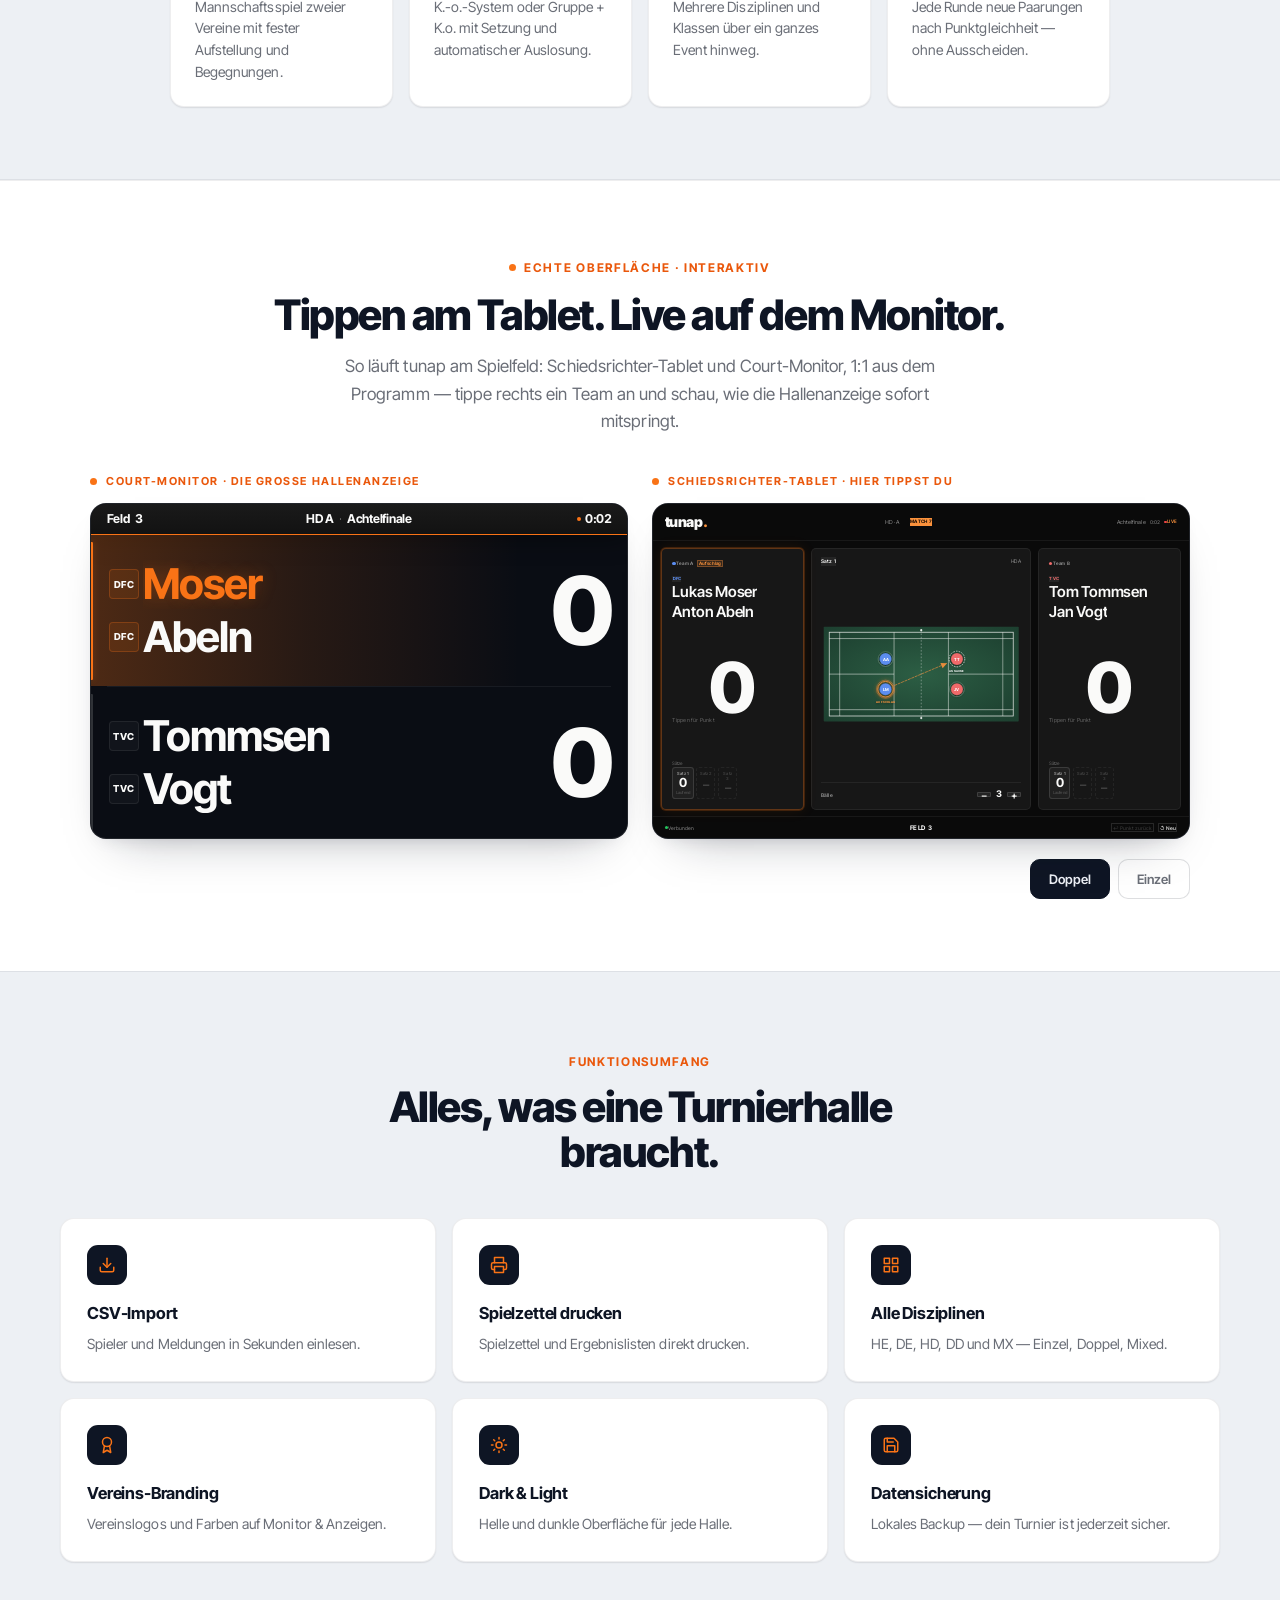
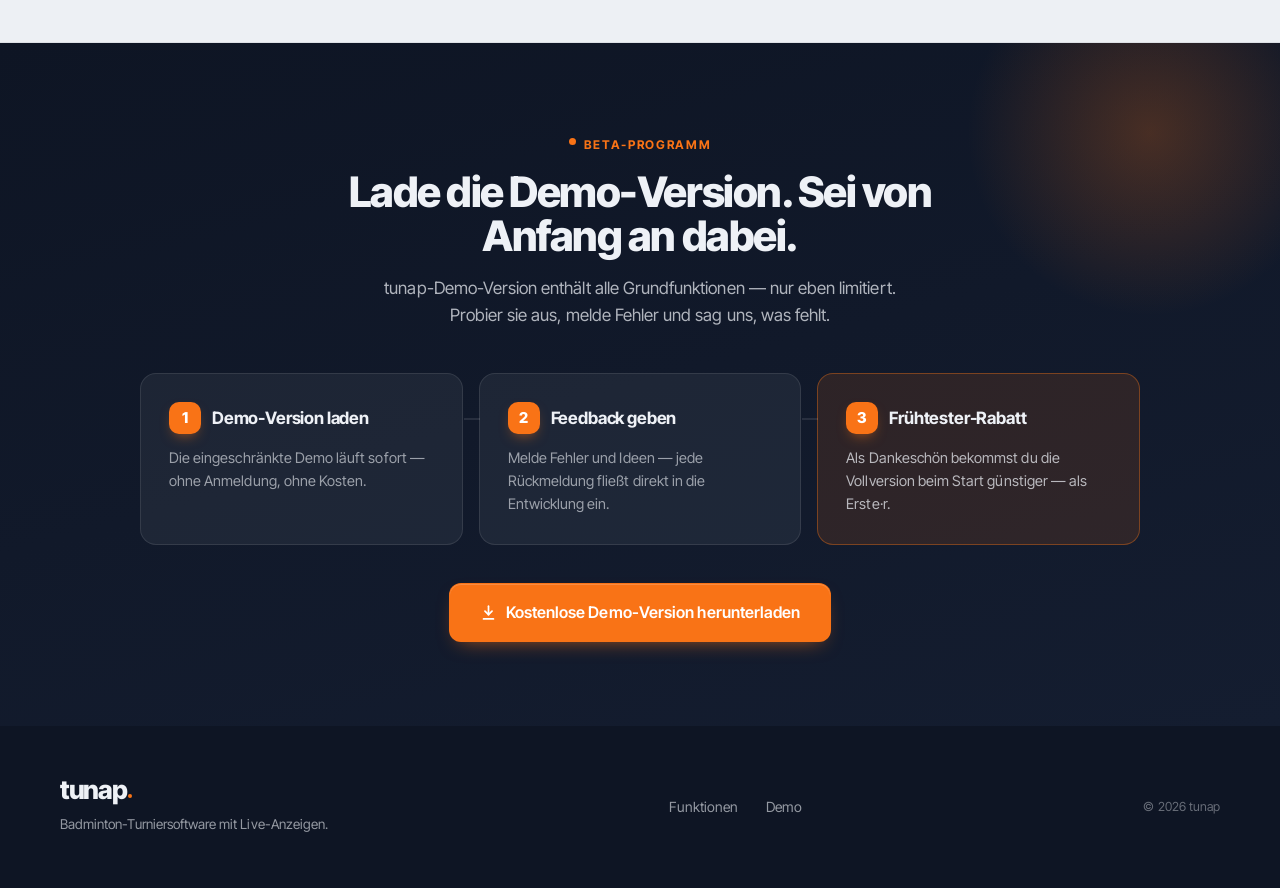
==== commit 8800349c: "Redesign UI: kühles Slate-System, App-Fenster-Rahmen, farbiger Hintergrund Komplettes visuelles Rede" ====
--- a/index.html
+++ b/index.html
@@ -26,7 +26,7 @@
 
   <!-- ===== NAV ===== -->
   <nav class="nav">
-    <a href="#top" class="wordmark wordmark--sm">tunap<span class="dot dot--pulse"></span></a>
+    <a href="#top" class="wordmark wordmark--nav">tunap<span class="wordmark__dot"></span></a>
     <div class="nav__links">
       <a href="#features"><span class="lng-de">Funktionen</span><span class="lng-en">Features</span></a>
       <a href="#demo"><span class="lng-de">Demo</span><span class="lng-en">Demo</span></a>
@@ -49,7 +49,7 @@
   <header id="top" class="hero">
     <div class="hero__inner">
       <div><span class="pill pill--accent"><span class="dot dot--pulse"></span><span class="lng-de">Kostenlose Demo-Version · alle Grundfunktionen</span><span class="lng-en">Free demo version · all core features</span></span></div>
-      <div class="hero__wordmark">tunap<span class="dot dot--hero"></span></div>
+      <div class="wordmark wordmark--hero">tunap<span class="wordmark__dot"></span></div>
       <p class="hero__sub">
         <span class="lng-de">Die Badminton-Turniersoftware, die dein Turnier live anzeigt.</span><span class="lng-en">The badminton tournament software that shows your tournament live.</span>
       </p>
@@ -61,7 +61,8 @@
       </div>
 
       <!-- großer Screenshot -->
-      <div class="hero__shot">
+      <div class="hero__shot winframe">
+        <div class="winbar"><span class="winbar__dots"><i></i><i></i><i></i></span></div>
         <img class="shot-img" src="assets/screen_dashboard.png" alt="tunap Dashboard — Live-Felder, Warteschlange und letzte Ergebnisse" width="4800" height="2492" loading="eager">
       </div>
     </div>
@@ -103,7 +104,8 @@
   <section class="shotgrid-wrap">
     <div class="shotgrid">
       <div class="shot">
-        <div class="shot__frame">
+        <div class="shot__frame winframe">
+          <div class="winbar"><span class="winbar__dots"><i></i><i></i><i></i></span></div>
           <img class="shot-img" src="assets/screen_schedule.png" alt="tunap Spielplan — Matches mit Status, Feldern und Ergebnissen" width="3200" height="1800" loading="lazy">
         </div>
         <div class="shot__meta">
@@ -114,7 +116,8 @@
       </div>
 
       <div class="shot">
-        <div class="shot__frame">
+        <div class="shot__frame winframe">
+          <div class="winbar"><span class="winbar__dots"><i></i><i></i><i></i></span></div>
           <img class="shot-img" src="assets/screen_checkin.png" alt="tunap Check-in — Anwesenheit und Bezahlung je Spieler" width="3200" height="1800" loading="lazy">
         </div>
         <div class="shot__meta">
@@ -125,7 +128,8 @@
       </div>
 
       <div class="shot">
-        <div class="shot__frame">
+        <div class="shot__frame winframe">
+          <div class="winbar"><span class="winbar__dots"><i></i><i></i><i></i></span></div>
           <img class="shot-img" src="assets/screen_statistics.png" alt="tunap Statistiken — Auswertung je Spieler, Verein und Disziplin" width="3200" height="1800" loading="lazy">
         </div>
         <div class="shot__meta">
@@ -136,7 +140,8 @@
       </div>
 
       <div class="shot">
-        <div class="shot__frame">
+        <div class="shot__frame winframe">
+          <div class="winbar"><span class="winbar__dots"><i></i><i></i><i></i></span></div>
           <img class="shot-img" src="assets/screen_connection.png" alt="tunap Verbindungen — Links und QR-Codes für Tablets, Monitore und Zuschauer" width="3200" height="1800" loading="lazy">
         </div>
         <div class="shot__meta">
@@ -280,7 +285,7 @@
   <footer class="footer">
     <div class="footer__inner">
       <div>
-        <div class="wordmark wordmark--footer">tunap<span class="dot dot--pulse"></span></div>
+        <div class="wordmark wordmark--footer">tunap<span class="wordmark__dot"></span></div>
         <div class="footer__tag"><span class="lng-de">Badminton-Turniersoftware mit Live-Anzeigen.</span><span class="lng-en">Badminton tournament software with live displays.</span></div>
       </div>
       <div class="footer__links">
--- a/styles.css
+++ b/styles.css
@@ -1,41 +1,85 @@
 /* ============================================================
    tunap. — Landingpage
-   Design-Tokens, Layout, Komponenten, Responsive
+   Redesign: Sport-Tech · kühles Slate-System + Orange-Akzent
+   Design-Tokens · Layout · Komponenten · Responsive
    ============================================================ */
 
 :root{
-  --ink:#1a1714;            /* Text / Dunkelflächen */
-  --ink-62:rgba(26,23,20,0.62);
-  --ink-60:rgba(26,23,20,0.60);
-  --ink-58:rgba(26,23,20,0.58);
-  --ink-55:rgba(26,23,20,0.55);
-  --ink-14:rgba(26,23,20,0.14);
-  --ink-07:rgba(26,23,20,0.07);
-  --cream:#f4eee4;          /* Text auf dunklem Grund */
-  --paper:#faf6ee;          /* Seitenhintergrund */
-  --paper-2:#f3ede2;        /* abgesetzte Sektion */
-  --card:#faf6ee;
+  /* ---- Neutrale (kühles Slate) ---- */
+  --ink:#0e1524;              /* Text / Dunkelflächen */
+  --ink-2:#161f31;            /* dunkle Surface (Steps, Demo-Rahmen) */
+  --ink-90:rgba(14,21,36,0.90);
+  --ink-70:rgba(14,21,36,0.70);
+  --ink-62:rgba(14,21,36,0.62);
+  --ink-55:rgba(14,21,36,0.55);
+  --ink-14:rgba(14,21,36,0.14);
+  --ink-10:rgba(14,21,36,0.10);
+  --ink-07:rgba(14,21,36,0.07);
+  --ink-04:rgba(14,21,36,0.04);
+
+  /* Text auf dunklem Grund */
+  --cream:#eef1f6;
+  --cream-72:rgba(238,241,246,0.72);
+  --cream-60:rgba(238,241,246,0.60);
+  --cream-40:rgba(238,241,246,0.40);
+  --cream-10:rgba(238,241,246,0.10);
+  --cream-06:rgba(238,241,246,0.06);
+
+  /* Flächen */
+  --paper:#f6f7f9;            /* Seitenhintergrund */
+  --paper-2:#edf0f4;          /* abgesetzte Sektion */
+  --surface:#ffffff;          /* Cards */
   --white:#fff;
-  --accent:#fb923c;         /* Orange */
-  --accent-deep:#ea7a1f;
-  --accent-text:#c95f12;
-  --radius:14px;
-  --shadow-shot:0 30px 56px -36px rgba(26,23,20,0.4);
-  --font:'Inter Tight',system-ui,-apple-system,Segoe UI,sans-serif;
+
+  /* ---- Akzent (Orange) ---- */
+  --accent:#f97316;
+  --accent-deep:#ea580c;
+  --accent-text:#c2410c;      /* AA-tauglich auf hell */
+  --accent-08:rgba(249,115,22,0.08);
+  --accent-12:rgba(249,115,22,0.12);
+  --accent-focus:rgba(249,115,22,0.40);
+
+  /* ---- Radius ---- */
+  --r-sm:10px;
+  --r:14px;
+  --r-lg:20px;
+  --r-pill:999px;
+
+  /* ---- Shadows (kühl getönt, geschichtet) ---- */
+  --sh-sm:0 1px 2px rgba(14,21,36,0.06), 0 1px 1px rgba(14,21,36,0.04);
+  --sh-md:0 6px 16px -6px rgba(14,21,36,0.14), 0 2px 6px -3px rgba(14,21,36,0.08);
+  --sh-lg:0 24px 48px -28px rgba(14,21,36,0.34), 0 8px 20px -12px rgba(14,21,36,0.16);
+  --sh-shot:0 40px 80px -40px rgba(14,21,36,0.42), 0 12px 28px -18px rgba(14,21,36,0.18);
+
+  --font:'Inter Tight',system-ui,-apple-system,'Segoe UI',sans-serif;
 }
 
 *{box-sizing:border-box;}
-html{scroll-behavior:smooth;}
+html{scroll-behavior:smooth;-webkit-text-size-adjust:100%;}
 body{
   margin:0;
   font-family:var(--font);
-  background:var(--paper);
+  font-size:16px;
+  background:
+    radial-gradient(38% 30% at 100% 1%, rgba(37,99,235,0.06), transparent 72%),
+    radial-gradient(42% 32% at 0% 15%, rgba(249,115,22,0.07), transparent 72%),
+    radial-gradient(46% 40% at 90% 74%, rgba(249,115,22,0.05), transparent 72%),
+    radial-gradient(42% 36% at 4% 90%, rgba(37,99,235,0.05), transparent 72%),
+    var(--paper);
+  background-attachment:fixed;
   color:var(--ink);
-  letter-spacing:0.005em;
+  line-height:1.6;
+  letter-spacing:0.003em;
   -webkit-font-smoothing:antialiased;
+  text-rendering:optimizeLegibility;
 }
 a{color:inherit;}
 h2,h3{margin:0;}
+img{max-width:100%;}
+::selection{background:var(--accent);color:var(--white);}
+
+/* Fokus-Sichtbarkeit (Tastatur) */
+:focus-visible{outline:none;box-shadow:0 0 0 3px var(--paper),0 0 0 5px var(--accent-focus);border-radius:8px;}
 
 /* ---- Sprache (DE/EN) ---- */
 .lng-en{display:none;}
@@ -44,183 +88,259 @@
 
 /* ---- Keyframes ---- */
 @keyframes tnDot{0%,100%{transform:scale(1);opacity:1;}50%{transform:scale(.62);opacity:.5;}}
-@keyframes tnPulse{0%{box-shadow:0 0 0 0 rgba(251,146,60,0.6);}70%{box-shadow:0 0 0 9px rgba(251,146,60,0);}100%{box-shadow:0 0 0 0 rgba(251,146,60,0);}}
-@keyframes tnHeroDot{0%{box-shadow:0 0 0 0 rgba(251,146,60,0.55);}70%{box-shadow:0 0 0 0.26em rgba(251,146,60,0);}100%{box-shadow:0 0 0 0 rgba(251,146,60,0);}}
+@keyframes tnPulse{0%{box-shadow:0 0 0 0 rgba(249,115,22,0.55);}70%{box-shadow:0 0 0 8px rgba(249,115,22,0);}100%{box-shadow:0 0 0 0 rgba(249,115,22,0);}}
+@keyframes tnWordDot{0%{box-shadow:0 0 0 0 rgba(249,115,22,0.5);}70%{box-shadow:0 0 0 0.5em rgba(249,115,22,0);}100%{box-shadow:0 0 0 0 rgba(249,115,22,0);}}
 @keyframes tnFloat{0%,100%{transform:translate(0,0);}50%{transform:translate(24px,-30px);}}
-@keyframes tnDemoPulse{0%{box-shadow:0 0 0 0 rgba(249,115,22,0.7);opacity:1;}70%{box-shadow:0 0 0 0.7em rgba(249,115,22,0);opacity:.6;}100%{box-shadow:0 0 0 0 rgba(249,115,22,0);opacity:1;}}
-@media (prefers-reduced-motion: reduce){*{animation:none !important;}}
+@media (prefers-reduced-motion: reduce){*{animation:none !important;transition:none !important;scroll-behavior:auto !important;}}
 
 /* ---- Punkt (Wortmarke-Akzent) ---- */
 .dot{display:inline-block;width:8px;height:8px;border-radius:50%;background:var(--accent);}
-.dot--pulse{margin-bottom:5px;animation:tnPulse 1.5s ease-out infinite;}
+.dot--pulse{margin-bottom:5px;animation:tnPulse 1.6s ease-out infinite;}
 .dot--blink{width:8px;height:8px;animation:tnDot 1.4s ease-in-out infinite;}
 
 /* ---- Buttons ---- */
-.btn{display:inline-flex;align-items:center;gap:9px;font-size:15px;font-weight:600;padding:14px 24px;border-radius:12px;text-decoration:none;white-space:nowrap;transition:transform .15s ease,filter .15s ease;}
-.btn:hover{transform:translateY(-1px);filter:brightness(1.04);}
-.btn--accent{background:var(--accent);color:var(--ink);}
-.btn--dark{background:var(--ink);color:var(--cream);}
-.btn--nav{font-size:13.5px;padding:9px 16px;border-radius:10px;}
-.btn--lg{padding:14px 26px;}
-
-/* ---- Wortmarke ---- */
-.wordmark{display:inline-flex;align-items:flex-end;gap:0.1em;font-weight:700;letter-spacing:-0.03em;color:var(--ink);text-decoration:none;}
-.wordmark--sm{font-size:24px;}
-.wordmark--footer{font-size:23px;color:var(--cream);}
+.btn{
+  position:relative;display:inline-flex;align-items:center;justify-content:center;gap:9px;
+  font-family:inherit;font-size:15px;font-weight:600;letter-spacing:0.005em;
+  padding:14px 24px;min-height:48px;border-radius:12px;border:1px solid transparent;
+  text-decoration:none;white-space:nowrap;cursor:pointer;
+  transition:transform .16s ease,box-shadow .16s ease,background-color .16s ease,filter .16s ease;
+}
+.btn--accent{background:var(--accent);color:var(--white);box-shadow:0 8px 20px -10px rgba(249,115,22,0.7),inset 0 1px 0 rgba(255,255,255,0.18);}
+.btn--accent:hover{background:var(--accent-deep);transform:translateY(-2px);box-shadow:0 14px 28px -12px rgba(249,115,22,0.75),inset 0 1px 0 rgba(255,255,255,0.18);}
+.btn--accent:active{transform:translateY(0);}
+.btn--dark{background:var(--ink);color:var(--cream);border-color:var(--ink);}
+.btn--dark:hover{background:var(--ink-2);transform:translateY(-2px);box-shadow:var(--sh-md);}
+.btn--nav{font-size:14px;padding:9px 17px;min-height:40px;border-radius:10px;}
+.btn--lg{font-size:16px;padding:16px 30px;min-height:54px;}
+
+/* ---- Wortmarke (eine Komponente, nur unterschiedliche Größen) ---- */
+.wordmark{display:inline-flex;align-items:flex-end;gap:0.04em;font-weight:800;letter-spacing:-0.05em;line-height:0.9;color:var(--ink);text-decoration:none;}
+.wordmark__dot{flex:none;width:0.16em;height:0.16em;border-radius:50%;background:var(--accent);margin-bottom:0.135em;animation:tnWordDot 1.6s ease-out infinite;}
+.wordmark--nav{font-size:26px;}
+.wordmark--hero{font-size:clamp(76px,15vw,188px);margin-top:20px;}
+.wordmark--footer{font-size:26px;color:var(--cream);}
 
 /* ============================================================
    NAV
    ============================================================ */
-.nav{position:sticky;top:0;z-index:40;display:flex;align-items:center;gap:24px;padding:15px 40px;background:rgba(250,246,238,0.85);backdrop-filter:blur(14px);border-bottom:1px solid var(--ink-07);}
-.nav__links{display:none;gap:26px;margin-left:16px;}
-.nav__links a{font-size:14px;font-weight:500;color:var(--ink-62);text-decoration:none;}
-.nav__links a:hover{color:var(--ink);}
+.nav{
+  position:sticky;top:0;z-index:40;display:flex;align-items:center;gap:24px;
+  padding:14px 40px;
+  background:rgba(246,247,249,0.82);
+  backdrop-filter:saturate(160%) blur(14px);
+  -webkit-backdrop-filter:saturate(160%) blur(14px);
+  border-bottom:1px solid var(--ink-07);
+}
+.nav__links{display:none;gap:6px;margin-left:14px;}
+.nav__links a{font-size:14.5px;font-weight:500;color:var(--ink-62);text-decoration:none;padding:7px 12px;border-radius:9px;transition:color .15s ease,background-color .15s ease;}
+.nav__links a:hover{color:var(--ink);background:var(--ink-04);}
 .nav__spacer{flex:1;}
-.langtoggle{display:inline-flex;border:1px solid var(--ink-14);border-radius:999px;overflow:hidden;}
-.langtoggle__btn{border:none;background:transparent;color:var(--ink-55);padding:7px 13px;cursor:pointer;font-family:inherit;font-weight:700;font-size:12.5px;}
+.langtoggle{display:inline-flex;border:1px solid var(--ink-14);border-radius:var(--r-pill);overflow:hidden;background:var(--surface);}
+.langtoggle__btn{border:none;background:transparent;color:var(--ink-55);padding:7px 13px;cursor:pointer;font-family:inherit;font-weight:700;font-size:12.5px;transition:color .15s ease,background-color .15s ease;}
+.langtoggle__btn:hover{color:var(--ink);}
 .langtoggle__btn.is-active{background:var(--ink);color:var(--cream);}
 @media (min-width:880px){.nav__links{display:flex;}}
 
 /* ---- Entwicklungs-Hinweis ---- */
-.devnote{display:flex;align-items:center;justify-content:center;gap:10px;padding:10px 40px;background:var(--ink);color:var(--cream);font-size:13.5px;font-weight:500;text-align:center;flex-wrap:wrap;}
-.devnote__tag{display:inline-flex;align-items:center;gap:6px;font-weight:700;color:var(--accent);}
-.devnote__text{color:rgba(244,238,228,0.78);}
+.devnote{display:flex;align-items:center;justify-content:center;gap:10px;padding:11px 40px;background:var(--ink);color:var(--cream-72);font-size:13.5px;font-weight:500;text-align:center;flex-wrap:wrap;}
+.devnote__tag{display:inline-flex;align-items:center;gap:7px;font-weight:700;color:var(--accent);letter-spacing:0.01em;}
+.devnote__text{color:var(--cream-72);}
 
 /* ============================================================
    HERO
    ============================================================ */
-.hero{position:relative;overflow:hidden;}
-.hero__inner{max-width:1180px;margin:0 auto;padding:72px 40px 0;text-align:center;}
-.pill{display:inline-flex;align-items:center;gap:8px;padding:6px 13px;border-radius:999px;font-size:12.5px;font-weight:700;letter-spacing:0.02em;}
-.pill--accent{background:rgba(251,146,60,0.14);color:var(--accent-text);}
+.hero{
+  position:relative;overflow:hidden;
+  background:
+    radial-gradient(48% 50% at 86% -4%, rgba(37,99,235,0.08), transparent 68%),
+    radial-gradient(52% 55% at 14% 4%, rgba(249,115,22,0.10), transparent 70%),
+    radial-gradient(60% 60% at 50% -8%, var(--accent-08), transparent 70%),
+    linear-gradient(180deg, rgba(246,247,249,0) 0%, var(--paper) 62%, var(--surface) 100%);
+}
+.hero::before{
+  content:"";position:absolute;inset:0;pointer-events:none;opacity:.5;
+  background-image:
+    linear-gradient(to right, var(--ink-04) 1px, transparent 1px),
+    linear-gradient(to bottom, var(--ink-04) 1px, transparent 1px);
+  background-size:56px 56px;
+  -webkit-mask-image:radial-gradient(80% 60% at 50% 0%, #000 0%, transparent 72%);
+          mask-image:radial-gradient(80% 60% at 50% 0%, #000 0%, transparent 72%);
+}
+.hero__inner{position:relative;max-width:1180px;margin:0 auto;padding:72px 40px 0;text-align:center;}
+.pill{display:inline-flex;align-items:center;gap:8px;padding:7px 15px;border-radius:var(--r-pill);font-size:12.5px;font-weight:700;letter-spacing:0.02em;}
+.pill--accent{background:var(--surface);color:var(--accent-text);border:1px solid var(--ink-10);box-shadow:var(--sh-sm);}
 .pill--accent .dot{width:7px;height:7px;}
-.hero__wordmark{display:inline-flex;align-items:flex-end;gap:0.05em;margin-top:18px;font-size:clamp(76px,15vw,188px);font-weight:700;letter-spacing:-0.04em;line-height:0.92;}
-.dot--hero{width:0.16em;height:0.16em;margin-bottom:0.15em;animation:tnHeroDot 1.5s ease-out infinite;}
-.hero__sub{margin:20px auto 0;max-width:560px;font-size:clamp(18px,2.4vw,23px);line-height:1.4;font-weight:500;color:var(--ink-60);letter-spacing:0;}
-.hero__cta{display:flex;justify-content:center;flex-wrap:wrap;gap:12px;margin-top:30px;}
-.hero__shot{position:relative;z-index:1;margin-top:52px;border-radius:var(--radius);overflow:hidden;box-shadow:var(--shadow-shot);}
+.hero__sub{margin:22px auto 0;max-width:580px;font-size:clamp(18px,2.4vw,23px);line-height:1.42;font-weight:500;color:var(--ink-70);letter-spacing:0;}
+.hero__cta{display:flex;justify-content:center;flex-wrap:wrap;gap:12px;margin-top:32px;}
+.hero__shot{position:relative;z-index:1;margin-top:56px;}
+
+/* ============================================================
+   APP-FENSTER-RAHMEN (winframe)
+   ============================================================ */
+.winframe{border-radius:var(--r-lg);overflow:hidden;background:var(--surface);border:1px solid var(--ink-10);box-shadow:var(--sh-shot);}
+.winbar{display:flex;align-items:center;gap:8px;padding:7px 12px;background:var(--surface);border-bottom:1px solid var(--ink-07);}
+.winbar__dots{display:inline-flex;gap:6px;flex:none;}
+.winbar__dots i{width:9px;height:9px;border-radius:50%;}
+.winbar__dots i:nth-child(1){background:#ff5f57;}
+.winbar__dots i:nth-child(2){background:#febc2e;}
+.winbar__dots i:nth-child(3){background:#28c840;}
+.winframe .shot-img{border-radius:0;}
 
 /* ============================================================
    SCREENSHOTS (echte App-Aufnahmen, 16:9)
    ============================================================ */
-.shot-img{display:block;width:100%;height:auto;aspect-ratio:16/9;object-fit:cover;object-position:top center;background:#faf6ee;border:1px solid rgba(26,23,20,0.1);}
+.shot-img{display:block;width:100%;height:auto;aspect-ratio:16/9;object-fit:cover;object-position:top center;background:var(--surface);}
 
 /* ============================================================
    WERT-PFEILER
    ============================================================ */
-.pillars-wrap{background:var(--white);margin-top:56px;border-top:1px solid var(--ink-07);border-bottom:1px solid var(--ink-07);}
-.pillars{max-width:1240px;margin:0 auto;padding:44px 40px;display:grid;grid-template-columns:1fr;gap:30px;}
-.pillar{display:flex;flex-direction:column;gap:10px;}
-.pillar__ic{width:40px;height:40px;border-radius:11px;background:rgba(251,146,60,0.12);color:var(--accent-deep);display:flex;align-items:center;justify-content:center;}
-.pillar__t{font-size:16px;font-weight:700;letter-spacing:-0.01em;}
-.pillar__p{margin:0;font-size:14px;line-height:1.5;color:var(--ink-58);}
-@media (min-width:560px){.pillars{grid-template-columns:repeat(2,1fr);}}
-@media (min-width:900px){.pillars{grid-template-columns:repeat(4,1fr);}}
-
-/* ============================================================
-   FEATURES-INTRO
-   ============================================================ */
-.eyebrow{font-size:12px;font-weight:600;letter-spacing:0.1em;text-transform:uppercase;color:var(--accent-deep);}
-.eyebrow--num{font-weight:700;letter-spacing:0.06em;}
+.pillars-wrap{background:var(--surface);margin-top:0;border-top:1px solid var(--ink-07);border-bottom:1px solid var(--ink-07);}
+.pillars{max-width:1240px;margin:0 auto;padding:56px 40px;display:grid;grid-template-columns:1fr;gap:36px 0;counter-reset:pillar;}
+.pillar{position:relative;display:flex;flex-direction:column;gap:12px;counter-increment:pillar;}
+.pillar::after{content:"0" counter(pillar);position:absolute;top:4px;right:0;font-size:12px;font-weight:700;letter-spacing:0.06em;color:rgba(14,21,36,0.20);}
+.pillar__ic{width:46px;height:46px;border-radius:13px;background:var(--accent-12);color:var(--accent-deep);display:flex;align-items:center;justify-content:center;}
+.pillar__t{font-size:16.5px;font-weight:700;letter-spacing:-0.01em;color:var(--ink);}
+.pillar__p{margin:0;font-size:14.5px;line-height:1.55;color:var(--ink-62);}
+@media (min-width:560px){.pillars{grid-template-columns:repeat(2,1fr);column-gap:44px;}}
+@media (min-width:900px){
+  .pillars{grid-template-columns:repeat(4,1fr);column-gap:0;}
+  .pillar{padding:2px 34px;}
+  .pillar::after{right:34px;}
+  .pillar:not(:first-child){border-left:1px solid var(--ink-07);}
+  .pillar:first-child{padding-left:0;}
+  .pillar:last-child{padding-right:0;}
+  .pillar:last-child::after{right:0;}
+}
+
+/* ============================================================
+   ÜBERSCHRIFTEN / TEXT
+   ============================================================ */
+.eyebrow{font-size:12px;font-weight:700;letter-spacing:0.14em;text-transform:uppercase;color:var(--accent-deep);}
+.eyebrow--num{letter-spacing:0.1em;}
 .eyebrow--dot,.eyebrow--accent{display:inline-flex;align-items:center;gap:8px;}
 .eyebrow--dot .dot,.eyebrow--accent .dot{width:7px;height:7px;}
-.eyebrow--accent{color:var(--accent);font-weight:700;}
-.h2{font-size:40px;font-weight:800;letter-spacing:-0.03em;line-height:1.05;}
+.eyebrow--accent{color:var(--accent);}
+.h2{font-size:clamp(30px,4.6vw,42px);font-weight:800;letter-spacing:-0.035em;line-height:1.06;color:var(--ink);}
 .h2--light{color:var(--cream);}
-.h3{font-size:30px;font-weight:800;letter-spacing:-0.025em;line-height:1.1;}
-.lead{font-size:16.5px;line-height:1.55;color:var(--ink-60);}
+.h3{font-size:clamp(26px,3.6vw,32px);font-weight:800;letter-spacing:-0.03em;line-height:1.1;color:var(--ink);}
+.lead{font-size:17px;line-height:1.6;color:var(--ink-62);}
 .lead--center{margin-left:auto;margin-right:auto;}
-.lead--light{color:rgba(244,238,228,0.66);}
-
-.features-intro{max-width:1180px;margin:0 auto;padding:84px 40px 24px;text-align:center;}
+.lead--light{color:var(--cream-72);}
+
+.features-intro{max-width:1180px;margin:0 auto;padding:88px 40px 28px;text-align:center;}
 .features-intro .h2{margin:14px auto 0;max-width:640px;}
 
 /* ============================================================
    EINBLICK 2x2
    ============================================================ */
-.shotgrid-wrap{max-width:1340px;margin:0 auto;padding:28px 40px 72px;}
-.shotgrid{display:grid;grid-template-columns:1fr;gap:48px 40px;}
-.shot__frame{border-radius:var(--radius);overflow:hidden;box-shadow:var(--shadow-shot);}
-.shot__meta{margin-top:14px;}
-.shot__kicker{font-size:11.5px;font-weight:700;color:var(--accent-deep);letter-spacing:0.06em;text-transform:uppercase;}
-.shot__title{margin-top:4px;font-size:17px;font-weight:700;letter-spacing:-0.02em;}
-.shot__p{margin:5px 0 0;font-size:14px;line-height:1.5;color:var(--ink-58);}
+.shotgrid-wrap{max-width:1340px;margin:0 auto;padding:32px 40px 80px;}
+.shotgrid{display:grid;grid-template-columns:1fr;gap:52px 44px;}
+.shot__frame{border-radius:var(--r);overflow:hidden;box-shadow:var(--sh-lg);border:1px solid var(--ink-10);transition:transform .2s ease,box-shadow .2s ease;}
+.shot:hover .shot__frame{transform:translateY(-4px);box-shadow:var(--sh-shot);}
+.shot__meta{margin-top:16px;}
+.shot__kicker{font-size:11.5px;font-weight:700;color:var(--accent-deep);letter-spacing:0.1em;text-transform:uppercase;}
+.shot__title{margin-top:5px;font-size:18px;font-weight:700;letter-spacing:-0.02em;color:var(--ink);}
+.shot__p{margin:6px 0 0;font-size:14.5px;line-height:1.55;color:var(--ink-62);}
 @media (min-width:760px){.shotgrid{grid-template-columns:1fr 1fr;}}
 
 /* ============================================================
    TURNIERMODI
    ============================================================ */
-.modi-wrap{background:var(--white);border-top:1px solid var(--ink-07);border-bottom:1px solid var(--ink-07);}
-.modi-inner{max-width:1020px;margin:0 auto;padding:64px 40px;text-align:center;}
-.modi-inner .h3{margin:10px auto 0;max-width:680px;}
-.modi-inner .lead{margin:12px auto 0;max-width:600px;}
-.modi{margin-top:32px;display:grid;grid-template-columns:1fr;gap:14px;text-align:left;}
-.modi__card{background:var(--card);border:1px solid var(--ink-07);border-radius:var(--radius);padding:22px;}
-.modi__ic{width:36px;height:36px;border-radius:10px;background:var(--ink);color:var(--accent);display:flex;align-items:center;justify-content:center;margin-bottom:13px;}
-.modi__t{font-size:16.5px;font-weight:700;letter-spacing:-0.01em;}
-.modi__p{margin:7px 0 0;font-size:13.5px;line-height:1.5;color:var(--ink-58);}
+.modi-wrap{background:var(--paper-2);border-top:1px solid var(--ink-07);border-bottom:1px solid var(--ink-07);}
+.modi-inner{max-width:1020px;margin:0 auto;padding:72px 40px;text-align:center;}
+.modi-inner .h3{margin:12px auto 0;max-width:680px;}
+.modi-inner .lead{margin:14px auto 0;max-width:600px;}
+.modi{margin-top:36px;display:grid;grid-template-columns:1fr;gap:16px;text-align:left;}
+.modi__card{background:var(--surface);border:1px solid var(--ink-07);border-radius:var(--r);padding:24px;box-shadow:var(--sh-sm);transition:transform .18s ease,box-shadow .18s ease,border-color .18s ease;}
+.modi__card:hover{transform:translateY(-3px);box-shadow:var(--sh-md);border-color:var(--ink-10);}
+.modi__ic{width:38px;height:38px;border-radius:10px;background:var(--ink);color:var(--accent);display:flex;align-items:center;justify-content:center;margin-bottom:14px;}
+.modi__t{font-size:16.5px;font-weight:700;letter-spacing:-0.01em;color:var(--ink);}
+.modi__p{margin:8px 0 0;font-size:14px;line-height:1.55;color:var(--ink-62);}
 @media (min-width:560px){.modi{grid-template-columns:repeat(2,1fr);}}
 @media (min-width:880px){.modi{grid-template-columns:repeat(4,1fr);}}
 
 /* ============================================================
    LIVE-DEMO
    ============================================================ */
-.livedemo-wrap{background:var(--paper-2);border-top:1px solid var(--ink-07);}
-.livedemo-inner{max-width:1180px;margin:0 auto;padding:64px 40px;text-align:center;}
+.livedemo-wrap{background:var(--surface);border-top:1px solid var(--ink-07);}
+.livedemo-inner{max-width:1180px;margin:0 auto;padding:72px 40px;text-align:center;}
 .livedemo-inner .h2{margin:14px 0 0;}
-.livedemo-inner .lead{margin:16px auto 0;max-width:600px;font-size:17px;color:var(--ink-62);}
-.livedemo{margin-top:34px;text-align:left;}
+.livedemo-inner .lead{margin:16px auto 0;max-width:600px;color:var(--ink-62);}
+.livedemo{margin-top:38px;text-align:left;}
 .livedemo__cols{display:flex;flex-wrap:wrap;align-items:flex-start;gap:24px;}
 .livedemo__col{flex:1 1 360px;min-width:0;display:flex;flex-direction:column;}
-.livedemo__label{display:flex;align-items:center;gap:9px;font-size:11px;font-weight:700;letter-spacing:0.14em;text-transform:uppercase;color:var(--accent-deep);margin-bottom:11px;}
+.livedemo__label{display:flex;align-items:center;gap:9px;font-size:11px;font-weight:700;letter-spacing:0.14em;text-transform:uppercase;color:var(--accent-deep);margin-bottom:12px;}
 .livedemo__label .dot{width:7px;height:7px;}
-.livedemo__screen{aspect-ratio:8/5;container-type:size;background:#0a0a0a;border-radius:16px;overflow:hidden;border:1px solid rgba(255,255,255,0.09);box-shadow:0 30px 60px -24px rgba(20,18,15,0.5);}
-.livedemo__controls{display:flex;align-items:center;justify-content:flex-end;flex-wrap:wrap;gap:8px;margin-top:18px;}
-.livedemo__btn{flex:0 0 auto;font-size:12px;font-weight:600;padding:8px 16px;border-radius:9px;border:1px solid var(--ink-14);background:transparent;color:var(--ink-60);cursor:pointer;font-family:inherit;}
+.livedemo__screen{aspect-ratio:8/5;container-type:size;background:#0a0d14;border-radius:16px;overflow:hidden;border:1px solid var(--cream-10);box-shadow:var(--sh-lg);}
+.livedemo__controls{display:flex;align-items:center;justify-content:flex-end;flex-wrap:wrap;gap:8px;margin-top:20px;}
+.livedemo__btn{flex:0 0 auto;font-size:13px;font-weight:600;padding:9px 18px;min-height:40px;border-radius:10px;border:1px solid var(--ink-14);background:var(--surface);color:var(--ink-62);cursor:pointer;font-family:inherit;transition:all .15s ease;}
+.livedemo__btn:hover{border-color:var(--ink);color:var(--ink);}
 .livedemo__btn.is-active{border-color:var(--ink);background:var(--ink);color:var(--cream);}
 
 /* ============================================================
    FEATURE-RASTER
    ============================================================ */
-.featgrid-wrap{background:var(--white);border-top:1px solid var(--ink-07);border-bottom:1px solid var(--ink-07);}
-.featgrid-inner{max-width:1240px;margin:0 auto;padding:72px 40px;}
-.featgrid-head{text-align:center;max-width:600px;margin:0 auto 40px;}
-.featgrid-head .h2{margin-top:14px;font-size:34px;line-height:1.08;}
+.featgrid-wrap{background:var(--paper-2);border-top:1px solid var(--ink-07);border-bottom:1px solid var(--ink-07);}
+.featgrid-inner{max-width:1240px;margin:0 auto;padding:80px 40px;}
+.featgrid-head{text-align:center;max-width:600px;margin:0 auto 44px;}
+.featgrid-head .h2{margin-top:14px;}
 .featgrid{display:grid;grid-template-columns:1fr;gap:16px;}
-.feat{background:var(--card);border:1px solid var(--ink-07);border-radius:var(--radius);padding:24px;}
-.feat__ic{width:38px;height:38px;border-radius:10px;background:var(--ink);color:var(--accent);display:flex;align-items:center;justify-content:center;margin-bottom:14px;}
-.feat__t{font-size:16px;font-weight:700;}
-.feat__p{margin:6px 0 0;font-size:13.5px;line-height:1.5;color:var(--ink-58);}
+.feat{background:var(--surface);border:1px solid var(--ink-07);border-radius:var(--r);padding:26px;box-shadow:var(--sh-sm);transition:transform .18s ease,box-shadow .18s ease,border-color .18s ease;}
+.feat:hover{transform:translateY(-3px);box-shadow:var(--sh-md);border-color:var(--ink-10);}
+.feat__ic{width:40px;height:40px;border-radius:11px;background:var(--ink);color:var(--accent);display:flex;align-items:center;justify-content:center;margin-bottom:15px;}
+.feat__t{font-size:16.5px;font-weight:700;letter-spacing:-0.01em;color:var(--ink);}
+.feat__p{margin:7px 0 0;font-size:14px;line-height:1.55;color:var(--ink-62);}
 @media (min-width:560px){.featgrid{grid-template-columns:repeat(2,1fr);}}
 @media (min-width:860px){.featgrid{grid-template-columns:repeat(3,1fr);}}
 
 /* ============================================================
    BETA / TESTER
    ============================================================ */
-.beta{background:var(--ink);color:var(--cream);position:relative;overflow:hidden;scroll-margin-top:70px;}
-.beta__glow{position:absolute;top:-100px;right:-60px;width:360px;height:360px;border-radius:50%;background:radial-gradient(circle at center,rgba(251,146,60,0.22),transparent 68%);pointer-events:none;animation:tnFloat 15s ease-in-out infinite;}
-.beta__inner{max-width:1080px;margin:0 auto;padding:76px 40px;position:relative;}
+.beta{
+  background:linear-gradient(165deg,#0e1524 0%,#141d30 100%);
+  color:var(--cream);position:relative;overflow:hidden;scroll-margin-top:70px;
+}
+.beta__glow{position:absolute;top:-100px;right:-60px;width:380px;height:380px;border-radius:50%;background:radial-gradient(circle at center,rgba(249,115,22,0.24),transparent 68%);pointer-events:none;animation:tnFloat 15s ease-in-out infinite;}
+.beta__inner{max-width:1080px;margin:0 auto;padding:84px 40px;position:relative;}
 .beta__head{text-align:center;max-width:660px;margin:0 auto;}
-.beta__head .h2{margin-top:16px;font-size:clamp(30px,4.4vw,42px);}
-.beta__head .lead{margin:16px auto 0;max-width:540px;font-size:17px;}
-.beta__steps{margin-top:40px;display:grid;grid-template-columns:1fr;gap:16px;}
-.step{background:rgba(244,238,228,0.05);border:1px solid rgba(244,238,228,0.1);border-radius:16px;padding:26px;}
-.step--accent{background:rgba(251,146,60,0.12);border-color:rgba(251,146,60,0.35);}
-.step__head{display:flex;align-items:center;gap:10px;margin-bottom:12px;}
-.step__n{width:30px;height:30px;border-radius:9px;background:var(--accent);color:var(--ink);display:flex;align-items:center;justify-content:center;font-weight:800;font-size:15px;flex-shrink:0;}
-.step__t{font-size:17px;font-weight:700;letter-spacing:-0.01em;}
-.step__p{margin:0;font-size:14px;line-height:1.55;color:rgba(244,238,228,0.62);}
-.step--accent .step__p{color:rgba(244,238,228,0.78);}
-.beta__cta{display:flex;flex-direction:column;align-items:center;gap:14px;margin-top:34px;}
-@media (min-width:760px){.beta__steps{grid-template-columns:repeat(3,1fr);}}
+.beta__head .h2{margin-top:16px;}
+.beta__head .lead{margin:16px auto 0;max-width:540px;}
+.beta__steps{margin-top:44px;display:grid;grid-template-columns:1fr;gap:16px;}
+.step{background:var(--cream-06);border:1px solid var(--cream-10);border-radius:16px;padding:28px;transition:transform .18s ease,background-color .18s ease;}
+.step:hover{transform:translateY(-3px);background:rgba(238,241,246,0.09);}
+.step--accent{background:var(--accent-12);border-color:rgba(249,115,22,0.38);}
+.step--accent:hover{background:rgba(249,115,22,0.16);}
+.step__head{display:flex;align-items:center;gap:11px;margin-bottom:13px;}
+.step__n{width:32px;height:32px;border-radius:10px;background:var(--accent);color:var(--white);display:flex;align-items:center;justify-content:center;font-weight:800;font-size:15px;flex-shrink:0;box-shadow:0 6px 14px -6px rgba(249,115,22,0.7);}
+.step__t{font-size:17px;font-weight:700;letter-spacing:-0.01em;color:var(--cream);}
+.step__p{margin:0;font-size:14.5px;line-height:1.58;color:var(--cream-60);}
+.step--accent .step__p{color:var(--cream-72);}
+.beta__cta{display:flex;flex-direction:column;align-items:center;gap:14px;margin-top:38px;}
+@media (min-width:760px){
+  .beta__steps{grid-template-columns:repeat(3,1fr);}
+  .step{position:relative;}
+  .step:not(:first-child)::before{content:"";position:absolute;top:44px;left:-16px;width:16px;height:2px;background:var(--cream-10);}
+}
 
 /* ============================================================
    FOOTER
    ============================================================ */
-.footer{background:var(--ink);color:rgba(244,238,228,0.6);}
-.footer__inner{max-width:1240px;margin:0 auto;padding:46px 40px;display:flex;align-items:center;justify-content:space-between;flex-wrap:wrap;gap:20px;}
-.footer__tag{margin-top:6px;font-size:13px;}
-.footer__links{display:flex;gap:26px;font-size:13.5px;}
-.footer__links a{color:rgba(244,238,228,0.6);text-decoration:none;}
-.footer__links a:hover{color:var(--cream);}
-.footer__copy{font-size:12.5px;color:rgba(244,238,228,0.38);}
+.footer{background:var(--ink);color:var(--cream-60);}
+.footer__inner{max-width:1240px;margin:0 auto;padding:52px 40px;display:flex;align-items:center;justify-content:space-between;flex-wrap:wrap;gap:24px;}
+.footer__tag{margin-top:7px;font-size:13.5px;color:var(--cream-60);}
+.footer__links{display:flex;gap:8px;font-size:14px;}
+.footer__links a{color:var(--cream-60);text-decoration:none;padding:6px 10px;border-radius:8px;transition:color .15s ease,background-color .15s ease;}
+.footer__links a:hover{color:var(--cream);background:var(--cream-06);}
+.footer__copy{font-size:12.5px;color:var(--cream-40);}
+
+/* ============================================================
+   RESPONSIVE FEINSCHLIFF
+   ============================================================ */
+@media (max-width:600px){
+  .nav{padding:12px 20px;gap:14px;}
+  .hero__inner{padding:52px 20px 0;}
+  .pillars,.features-intro,.shotgrid-wrap,.modi-inner,.livedemo-inner,.featgrid-inner,.beta__inner,.footer__inner{padding-left:20px;padding-right:20px;}
+  .hero__shot{margin-top:40px;}
+  .footer__inner{flex-direction:column;align-items:flex-start;}
+}
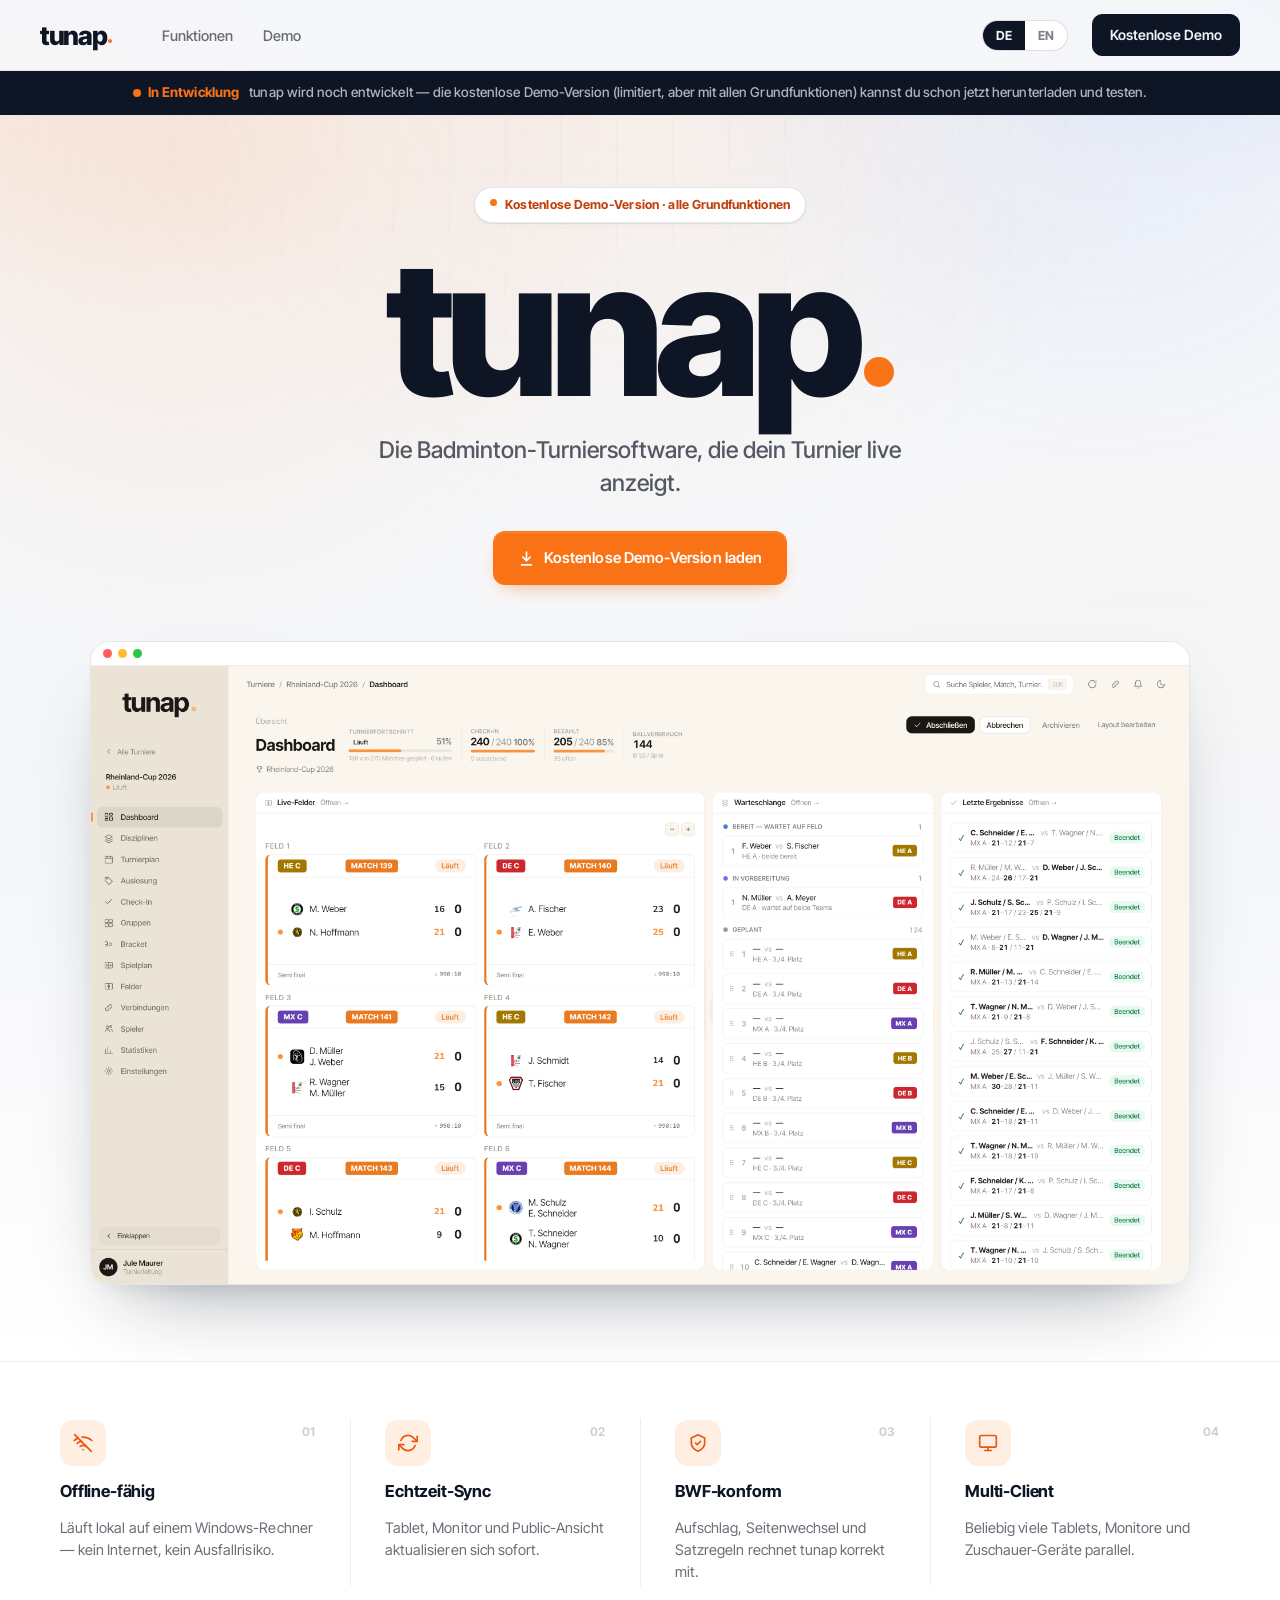
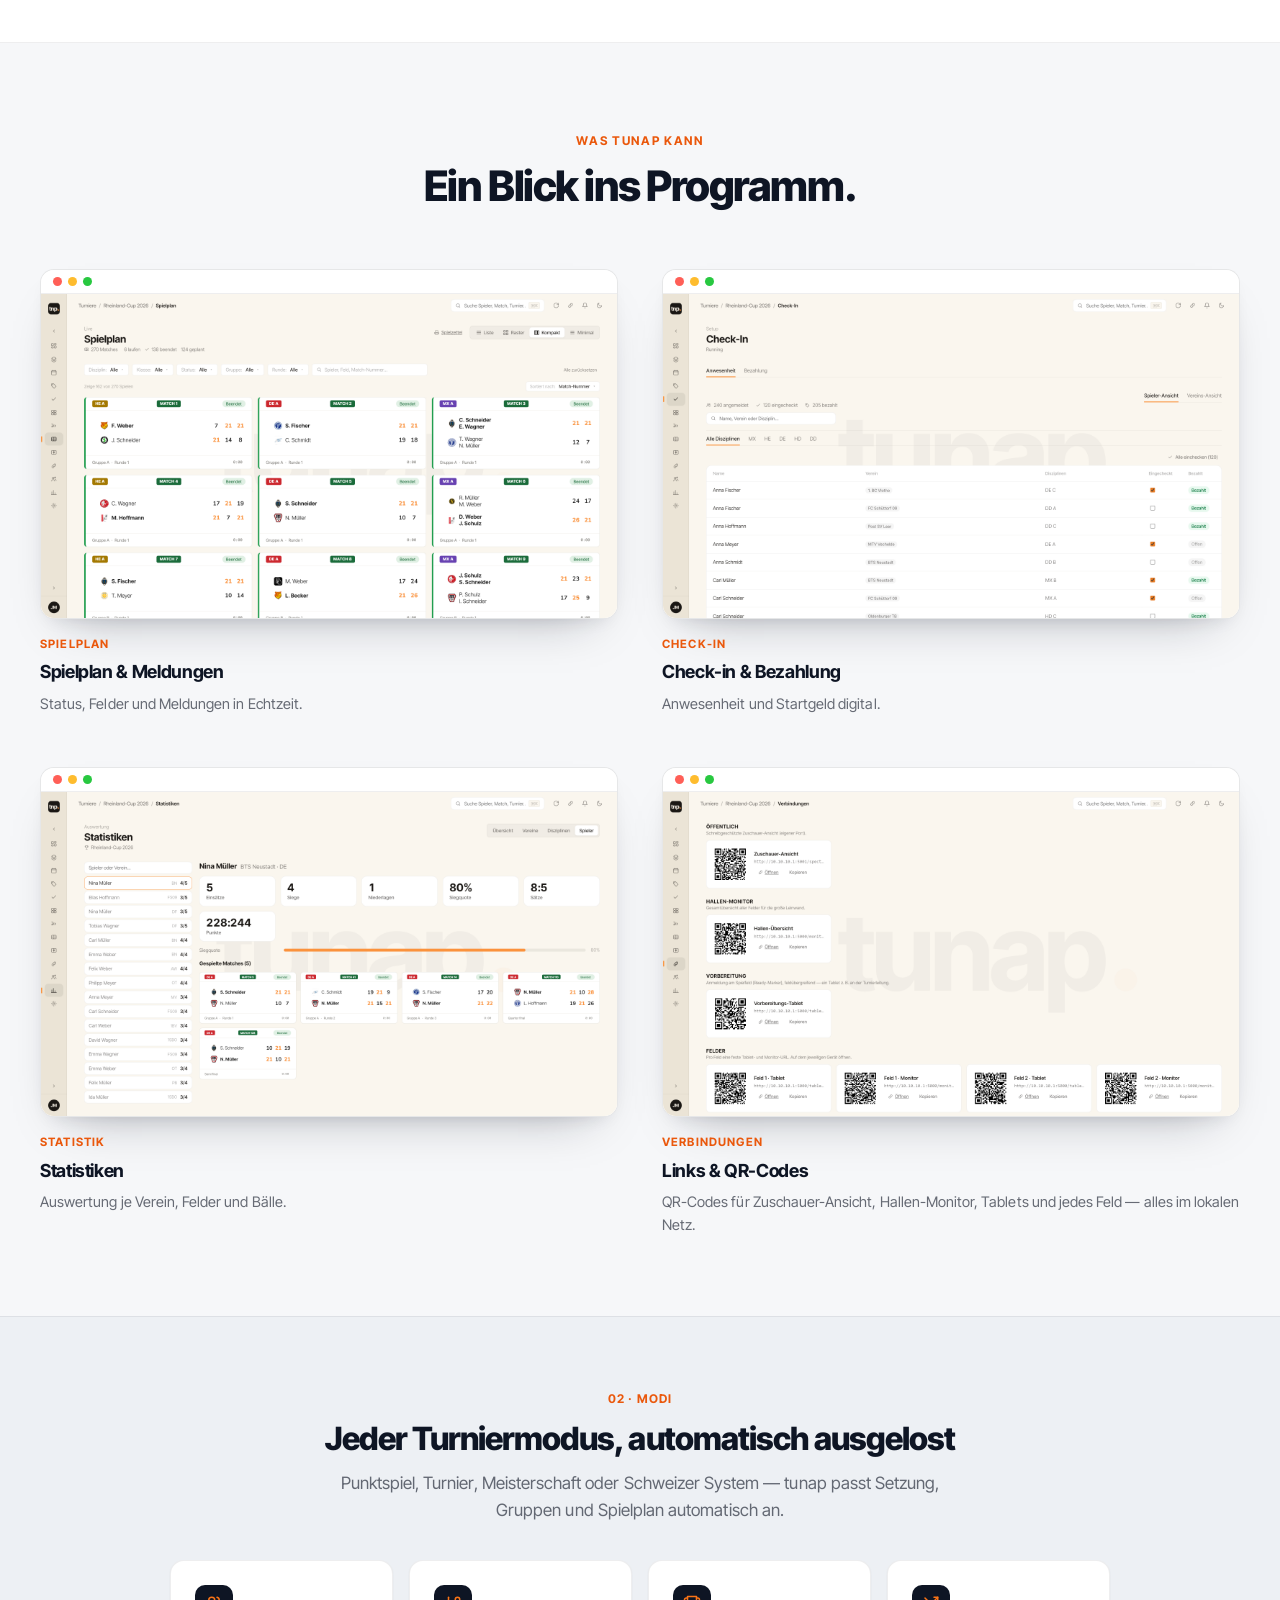
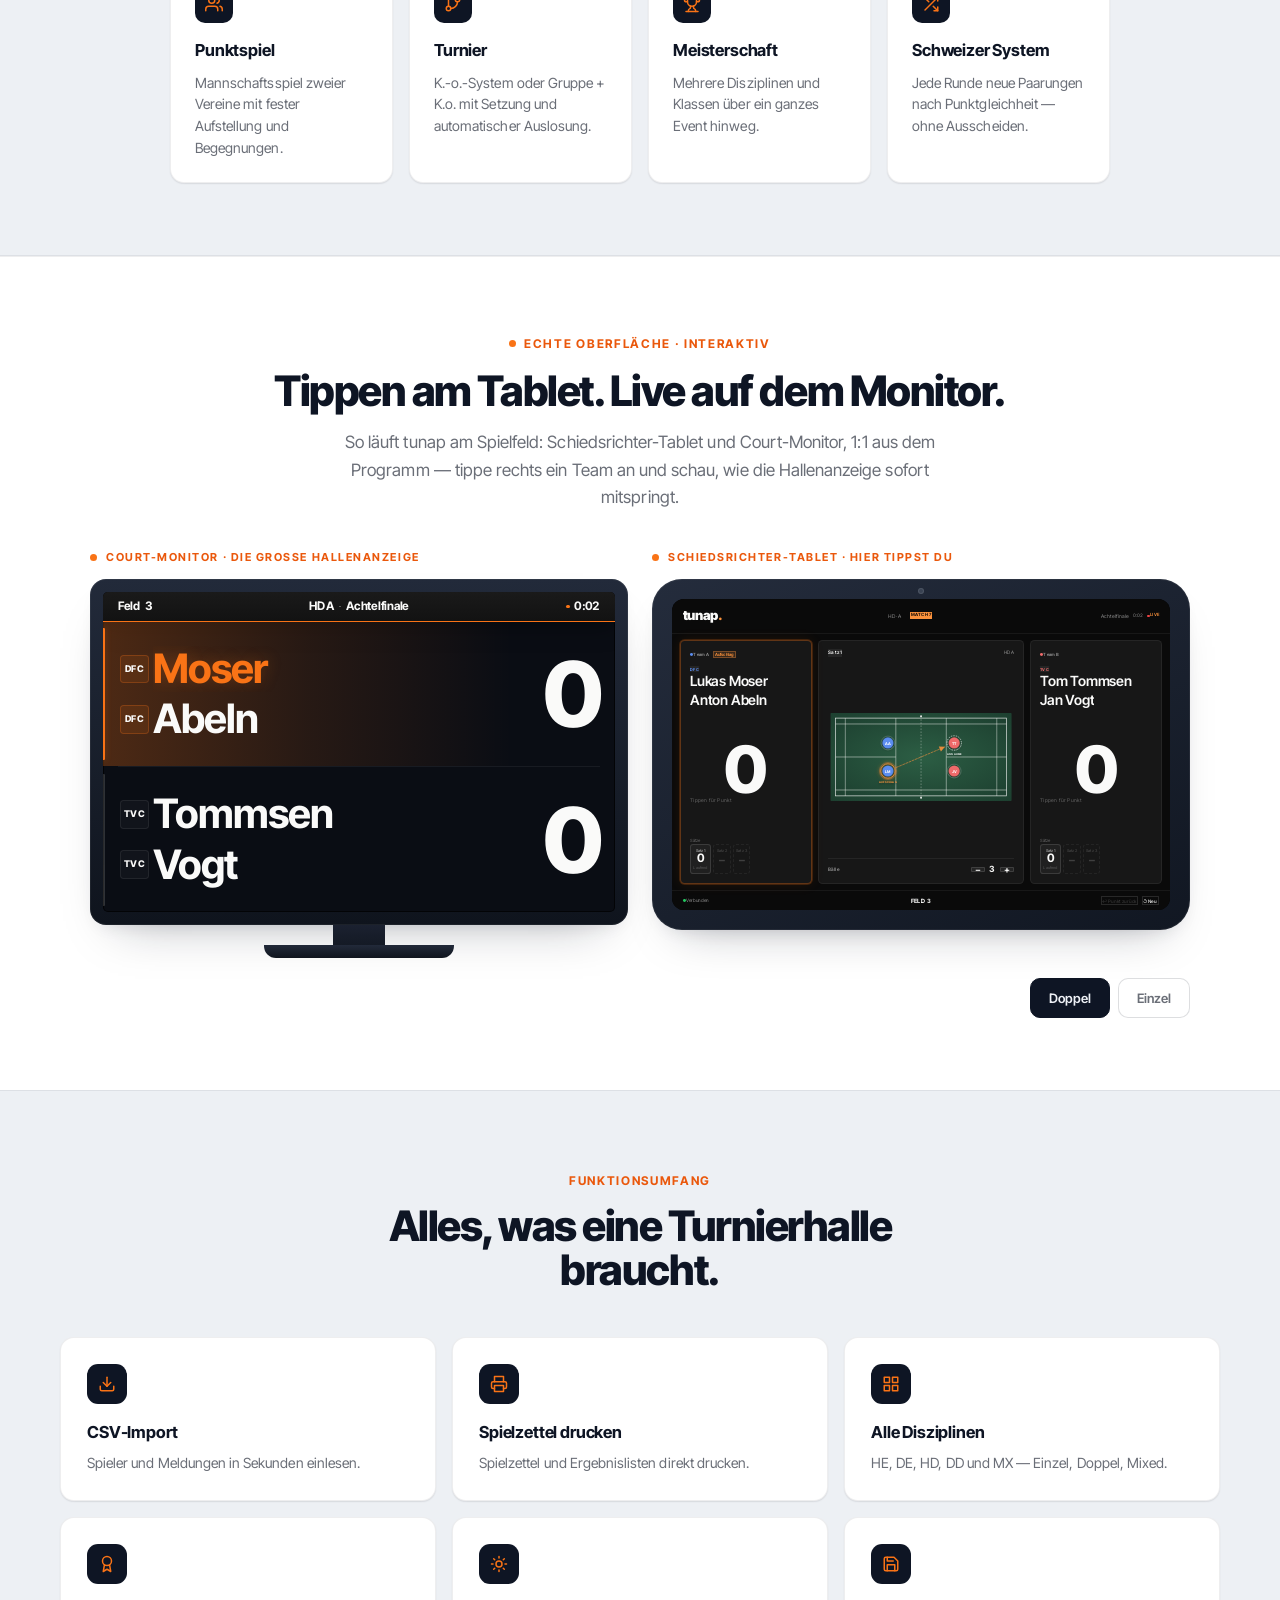
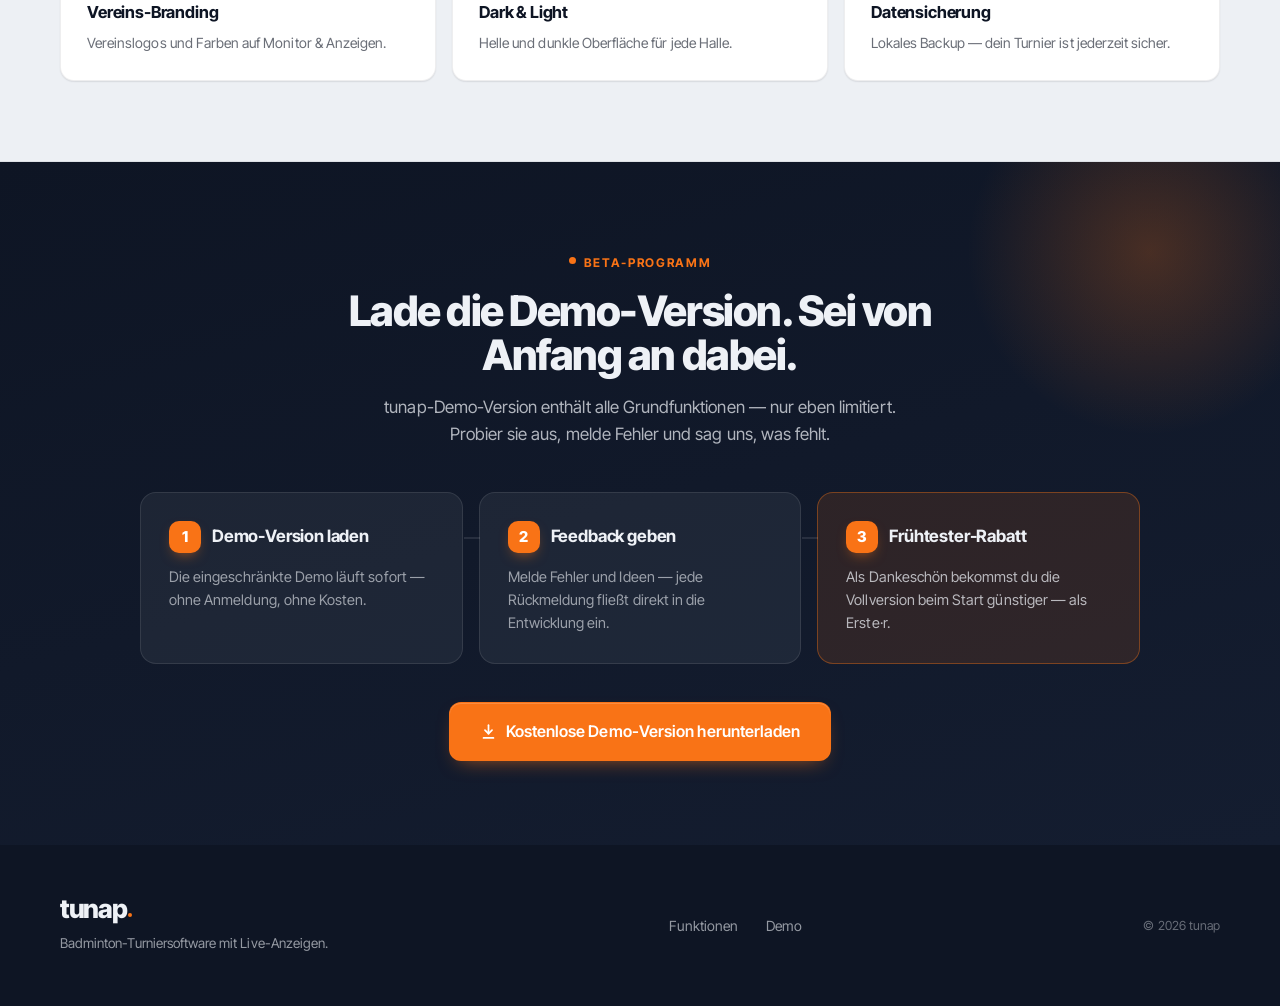
==== commit f2ffd244: "Live-Demo: Court-Monitor als TV, Tablet-Ansicht im Tablet-Rahmen - Geräte-Gehäuse um die Demo-Screen" ====
--- a/index.html
+++ b/index.html
@@ -195,11 +195,20 @@
         <div class="livedemo__cols">
           <div class="livedemo__col">
             <div class="livedemo__label"><span class="dot"></span><span class="lng-de">Court-Monitor · die große Hallenanzeige</span><span class="lng-en">Court monitor · the big hall display</span></div>
-            <div class="livedemo__screen" id="tn-monitor"></div>
+            <div class="device device--tv">
+              <div class="device__frame">
+                <div class="livedemo__screen" id="tn-monitor"></div>
+              </div>
+              <div class="device__neck"></div>
+              <div class="device__base"></div>
+            </div>
           </div>
           <div class="livedemo__col">
             <div class="livedemo__label"><span class="dot"></span><span class="lng-de">Schiedsrichter-Tablet · hier tippst du</span><span class="lng-en">Referee tablet · tap here</span></div>
-            <div class="livedemo__screen" id="tn-tablet"></div>
+            <div class="device device--tablet">
+              <span class="device__cam" aria-hidden="true"></span>
+              <div class="livedemo__screen" id="tn-tablet"></div>
+            </div>
           </div>
         </div>
         <div class="livedemo__controls">
--- a/styles.css
+++ b/styles.css
@@ -167,7 +167,7 @@
   -webkit-mask-image:radial-gradient(80% 60% at 50% 0%, #000 0%, transparent 72%);
           mask-image:radial-gradient(80% 60% at 50% 0%, #000 0%, transparent 72%);
 }
-.hero__inner{position:relative;max-width:1180px;margin:0 auto;padding:72px 40px 0;text-align:center;}
+.hero__inner{position:relative;max-width:1180px;margin:0 auto;padding:72px 40px 76px;text-align:center;}
 .pill{display:inline-flex;align-items:center;gap:8px;padding:7px 15px;border-radius:var(--r-pill);font-size:12.5px;font-weight:700;letter-spacing:0.02em;}
 .pill--accent{background:var(--surface);color:var(--accent-text);border:1px solid var(--ink-10);box-shadow:var(--sh-sm);}
 .pill--accent .dot{width:7px;height:7px;}
@@ -272,7 +272,21 @@
 .livedemo__col{flex:1 1 360px;min-width:0;display:flex;flex-direction:column;}
 .livedemo__label{display:flex;align-items:center;gap:9px;font-size:11px;font-weight:700;letter-spacing:0.14em;text-transform:uppercase;color:var(--accent-deep);margin-bottom:12px;}
 .livedemo__label .dot{width:7px;height:7px;}
-.livedemo__screen{aspect-ratio:8/5;container-type:size;background:#0a0d14;border-radius:16px;overflow:hidden;border:1px solid var(--cream-10);box-shadow:var(--sh-lg);}
+.livedemo__screen{aspect-ratio:8/5;container-type:size;background:#0a0d14;border-radius:8px;overflow:hidden;}
+
+/* ---- Geräte-Gehäuse (TV + Tablet) ---- */
+.device{display:flex;flex-direction:column;align-items:center;width:100%;}
+
+/* Court-Monitor als Fernseher mit Standfuß */
+.device--tv .device__frame{width:100%;padding:13px;border-radius:16px;background:linear-gradient(180deg,#222a3a 0%,#0f141d 100%);box-shadow:var(--sh-lg),inset 0 0 0 1px rgba(255,255,255,0.06);}
+.device--tv .livedemo__screen{border-radius:5px;box-shadow:inset 0 0 0 1px rgba(0,0,0,0.7);}
+.device__neck{width:52px;height:20px;background:linear-gradient(180deg,#1b2130 0%,#141a25 100%);}
+.device__base{width:190px;max-width:62%;height:13px;border-radius:0 0 12px 12px;background:linear-gradient(180deg,#222a3a 0%,#10151e 100%);box-shadow:0 10px 18px -10px rgba(10,13,20,0.6);}
+
+/* Schiedsrichter-Tablet */
+.device--tablet{position:relative;padding:20px;border-radius:30px;background:linear-gradient(155deg,#242c3c 0%,#111722 100%);box-shadow:var(--sh-lg),inset 0 0 0 1px rgba(255,255,255,0.06);}
+.device--tablet .livedemo__screen{width:100%;border-radius:12px;box-shadow:inset 0 0 0 1px rgba(0,0,0,0.7);}
+.device__cam{position:absolute;top:9px;left:50%;transform:translateX(-50%);width:6px;height:6px;border-radius:50%;background:#394252;box-shadow:inset 0 0 0 1px rgba(255,255,255,0.1);}
 .livedemo__controls{display:flex;align-items:center;justify-content:flex-end;flex-wrap:wrap;gap:8px;margin-top:20px;}
 .livedemo__btn{flex:0 0 auto;font-size:13px;font-weight:600;padding:9px 18px;min-height:40px;border-radius:10px;border:1px solid var(--ink-14);background:var(--surface);color:var(--ink-62);cursor:pointer;font-family:inherit;transition:all .15s ease;}
 .livedemo__btn:hover{border-color:var(--ink);color:var(--ink);}
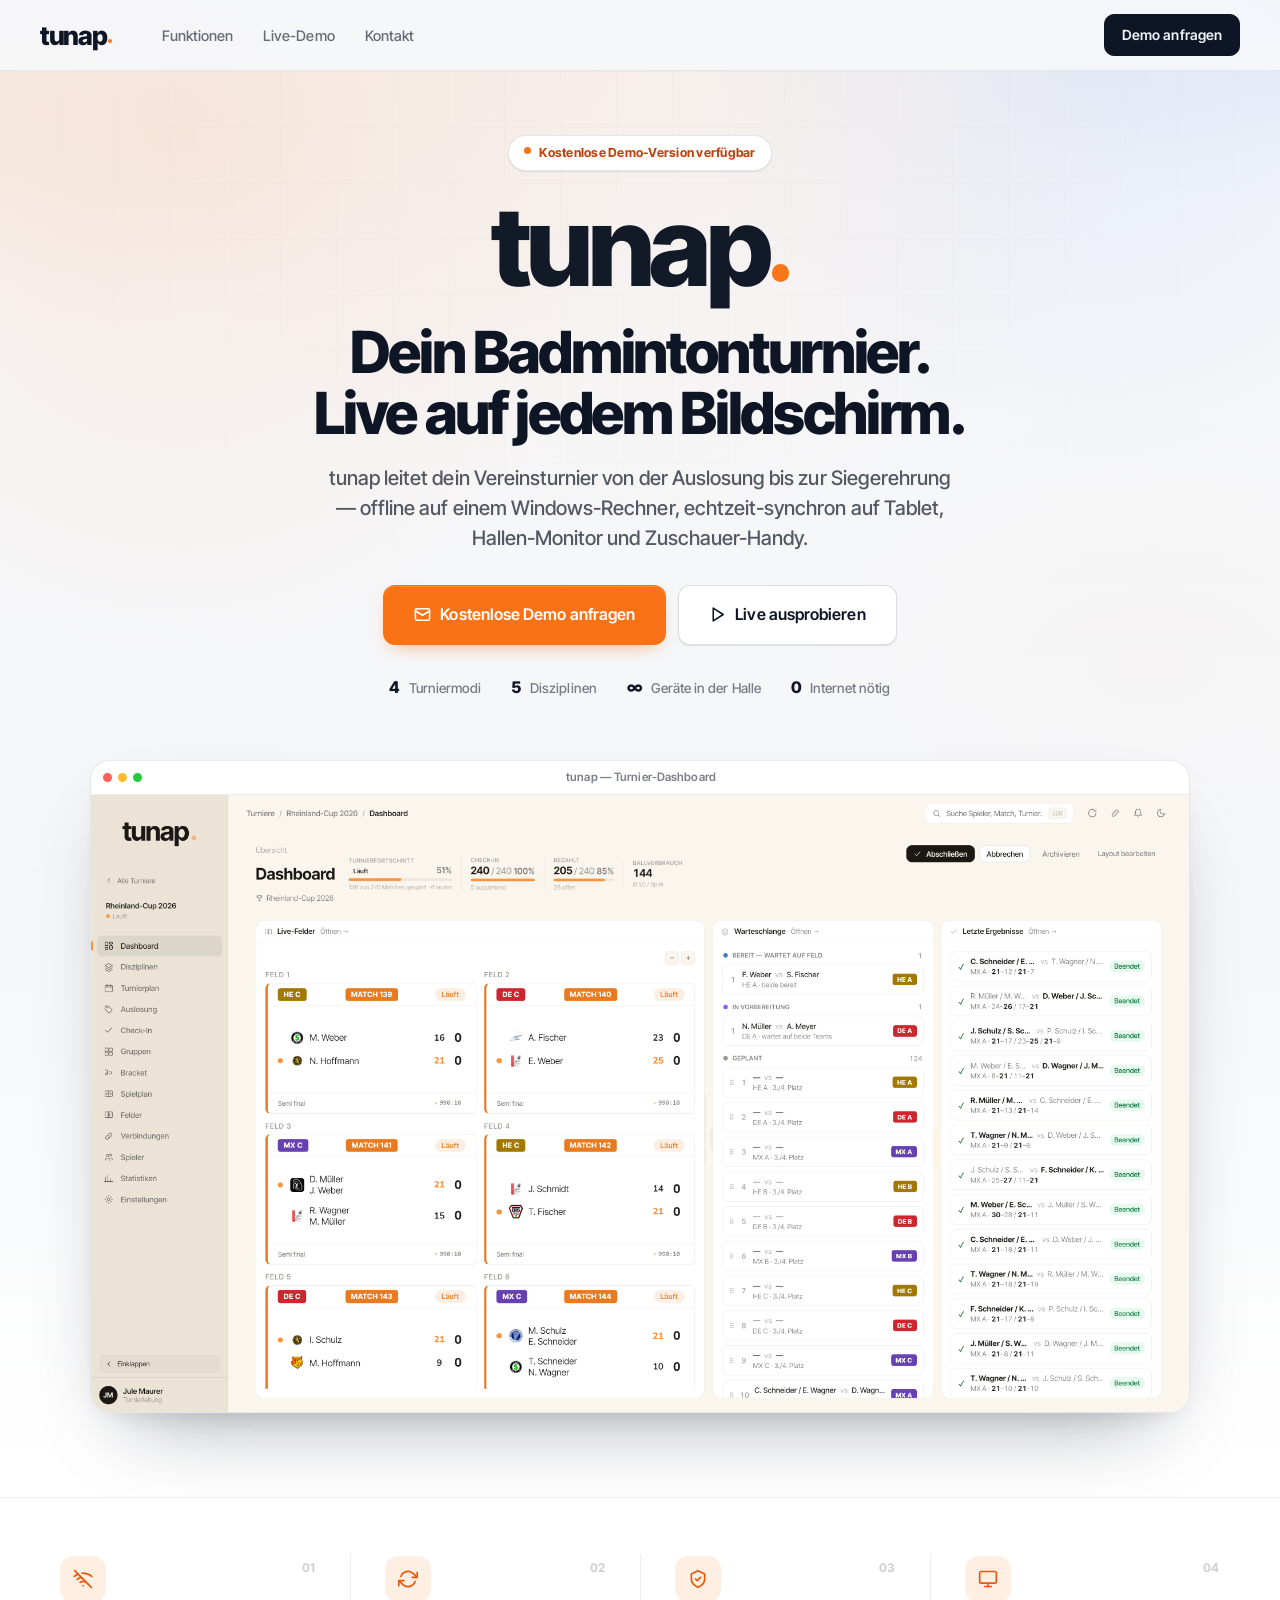
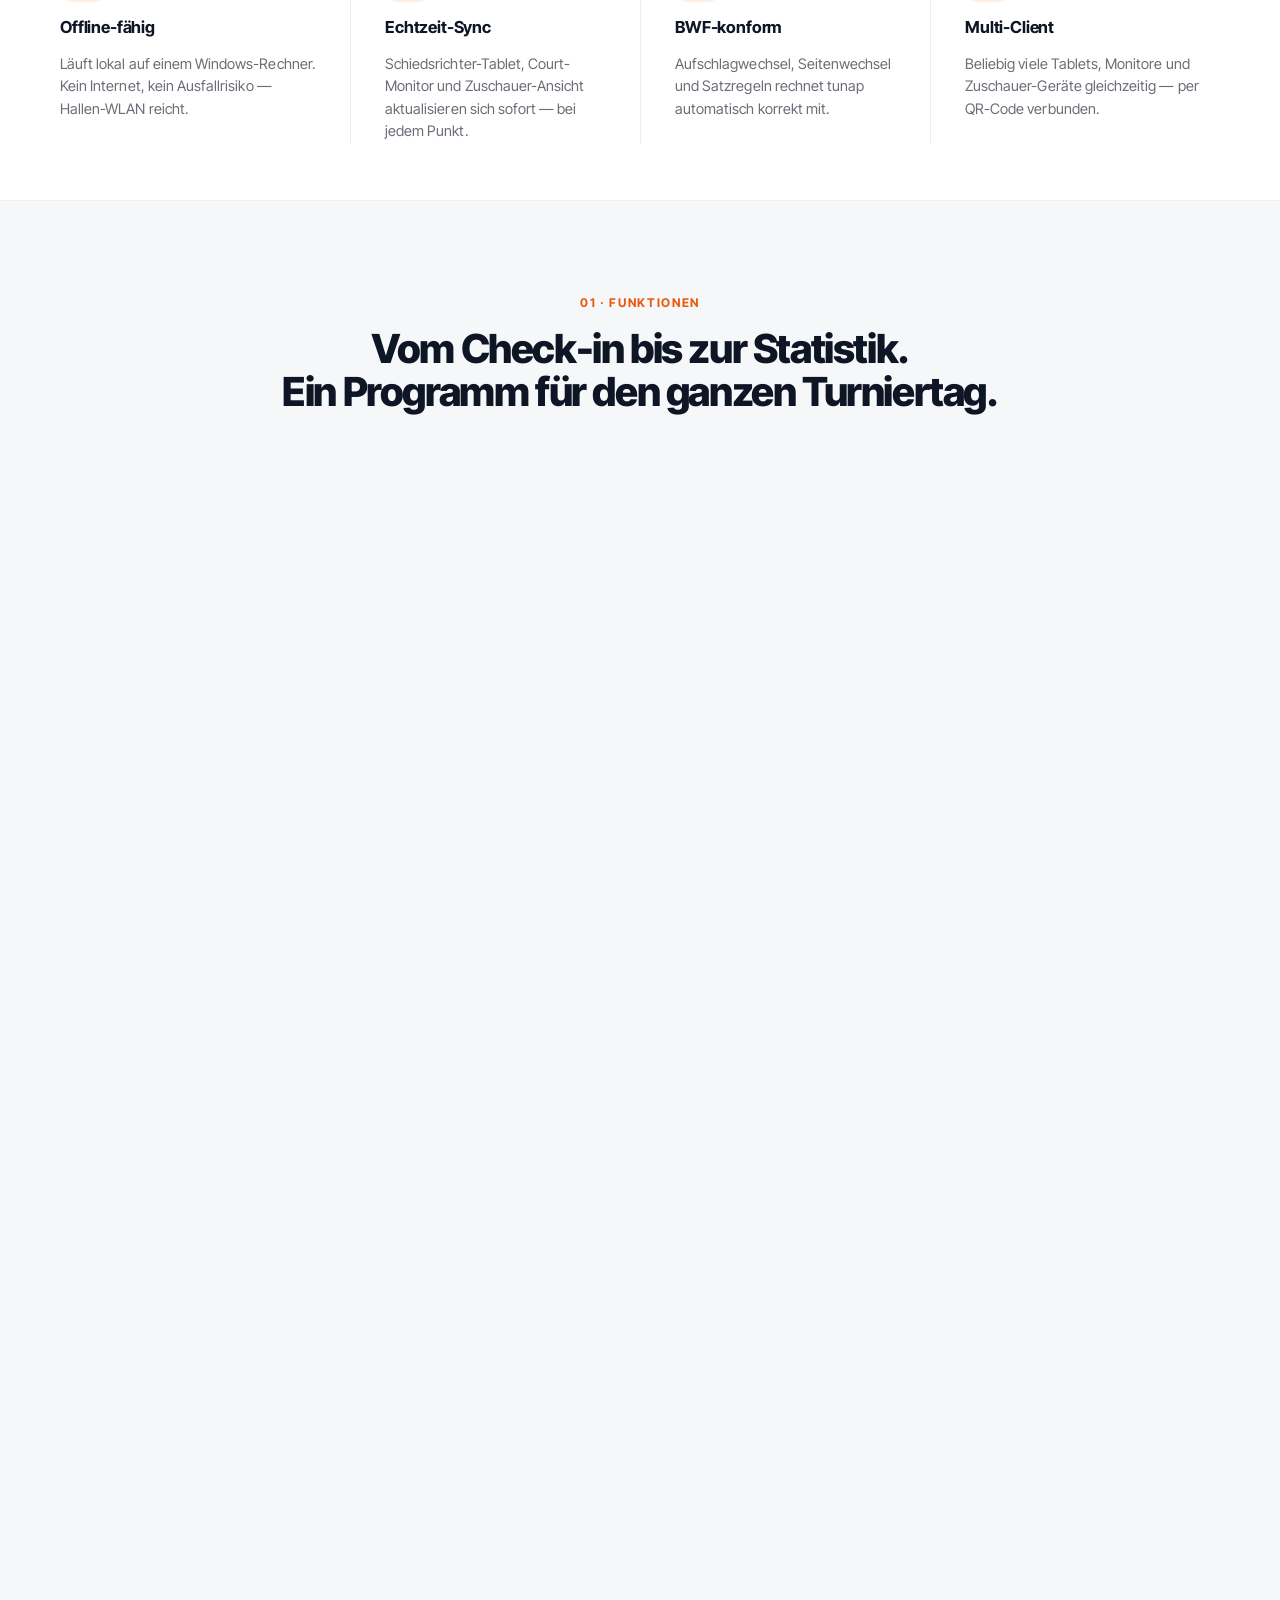
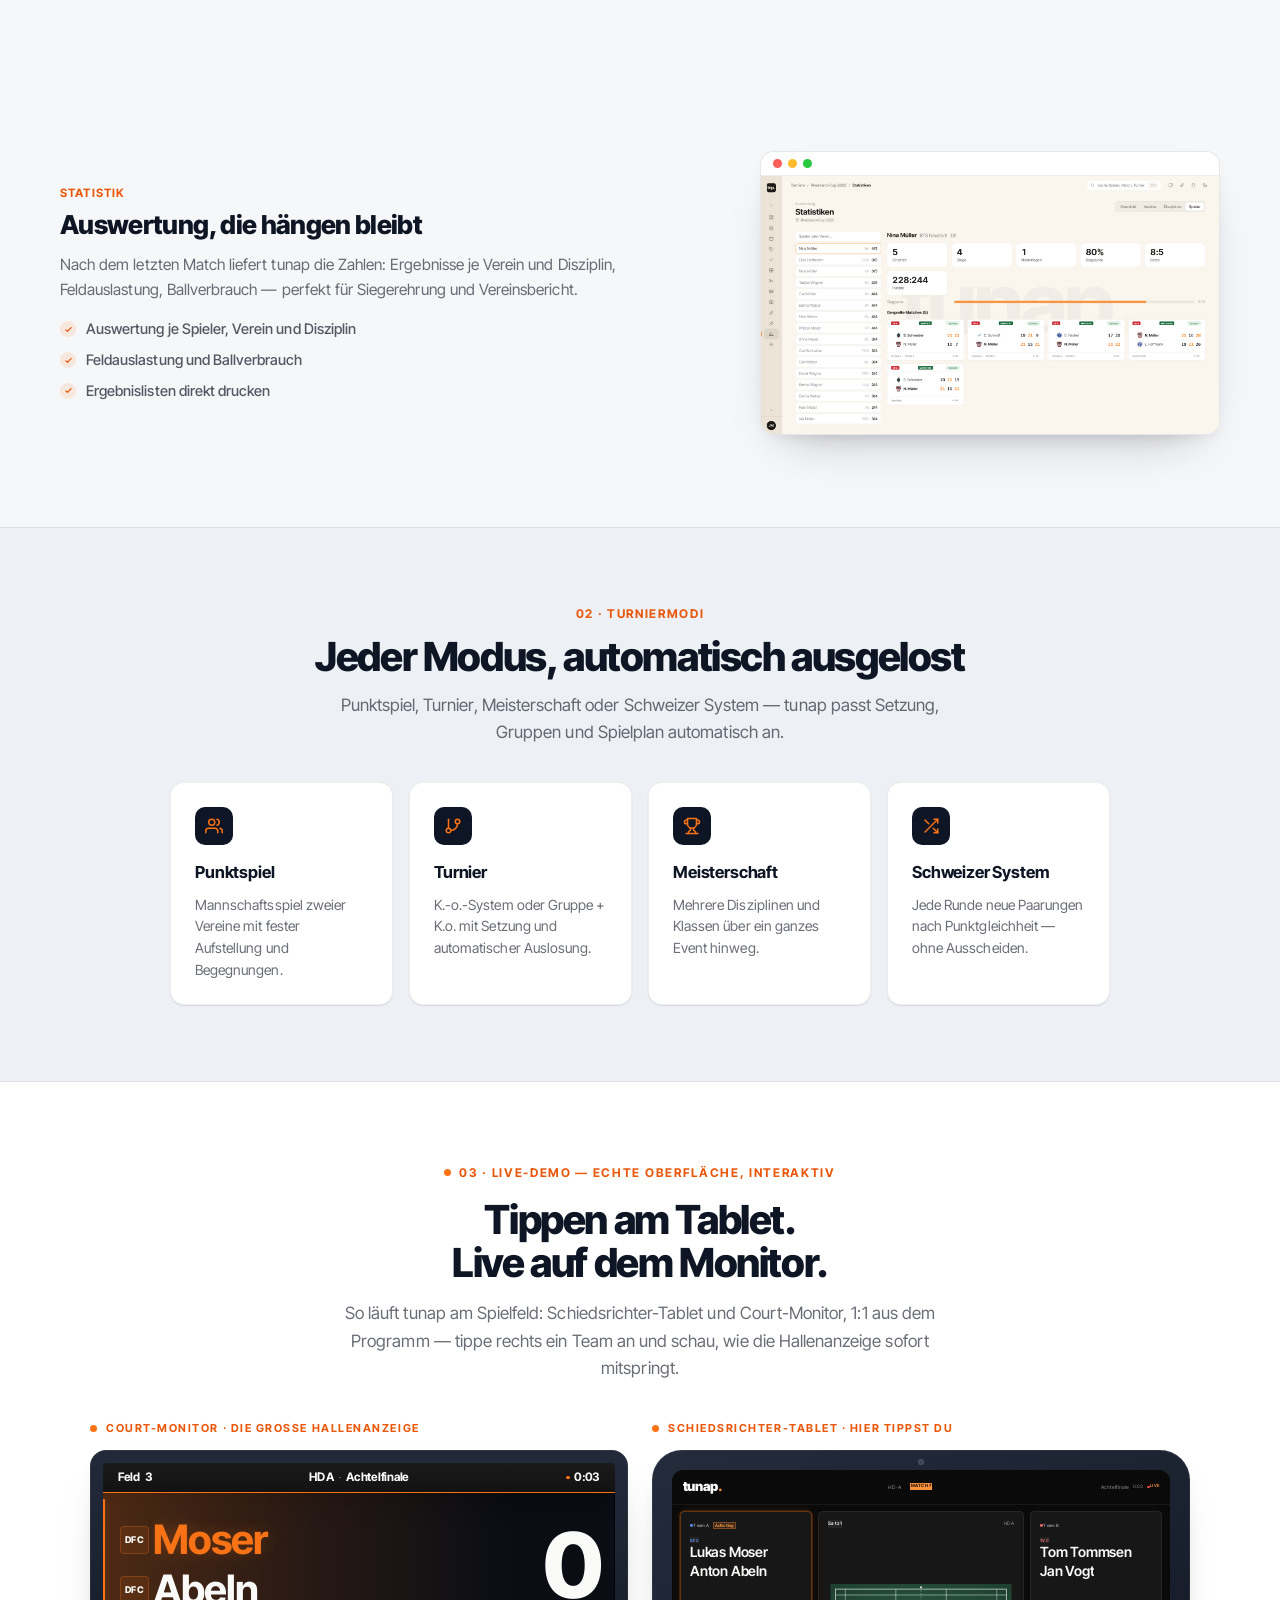
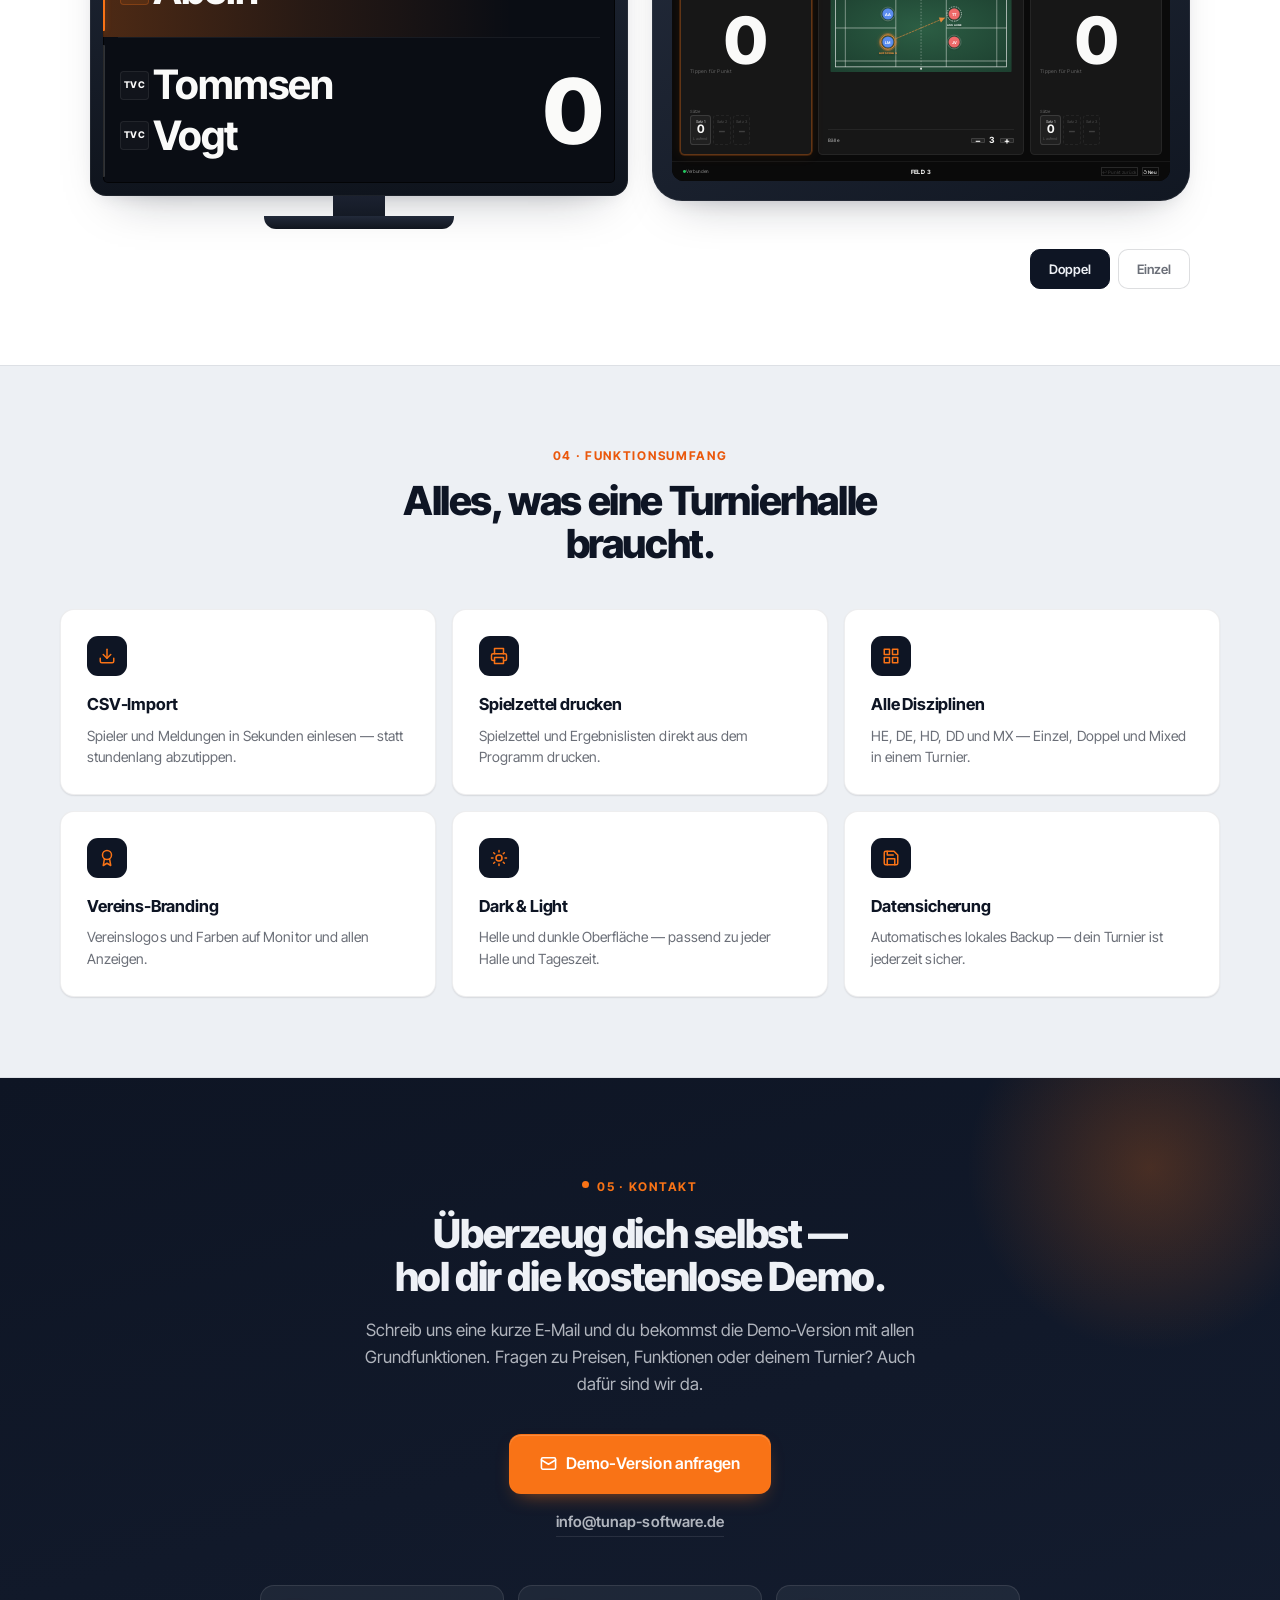
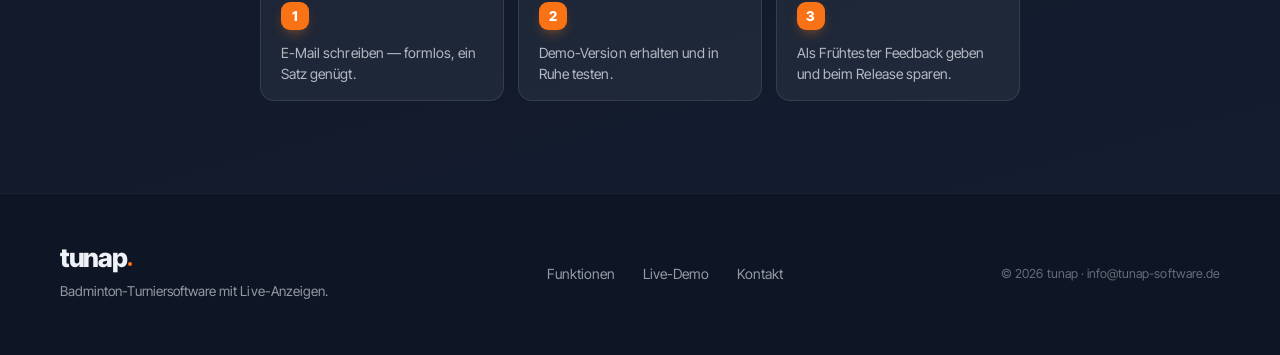
==== commit 52f10bab: "Relaunch: neue Struktur, nur Deutsch, Preise (versteckt), Kontakt - Hero mit H1, Fakten-Zeile und Ma" ====
--- a/index.html
+++ b/index.html
@@ -4,8 +4,8 @@
 <meta charset="utf-8">
 <meta name="viewport" content="width=device-width, initial-scale=1">
 <title>tunap. — Badminton-Turniersoftware mit Live-Anzeigen</title>
-<meta name="description" content="tunap ist die Badminton-Turniersoftware, die dein Turnier live anzeigt: offline-fähig, echtzeit-synchron auf Tablet, Monitor und Zuschauer-Ansicht, BWF-konform. Kostenlose Demo-Version verfügbar.">
-<meta name="theme-color" content="#1a1714">
+<meta name="description" content="tunap leitet dein Badminton-Turnier von Auslosung bis Siegerehrung: offline-fähig, echtzeit-synchron auf Tablet, Monitor und Zuschauer-Handy, BWF-konform. Kostenlose Demo-Version verfügbar.">
+<meta name="theme-color" content="#0e1524">
 <link rel="icon" href="assets/favicon.svg" type="image/svg+xml">
 
 <!-- Open Graph / Social -->
@@ -22,47 +22,47 @@
 <link href="https://fonts.googleapis.com/css2?family=Inter+Tight:wght@400;500;600;700;800;900&display=swap" rel="stylesheet">
 <link rel="stylesheet" href="styles.css">
 </head>
-<body data-lang="de">
+<body>
 
   <!-- ===== NAV ===== -->
   <nav class="nav">
     <a href="#top" class="wordmark wordmark--nav">tunap<span class="wordmark__dot"></span></a>
     <div class="nav__links">
-      <a href="#features"><span class="lng-de">Funktionen</span><span class="lng-en">Features</span></a>
-      <a href="#demo"><span class="lng-de">Demo</span><span class="lng-en">Demo</span></a>
+      <a href="#funktionen">Funktionen</a>
+      <a href="#live-demo">Live-Demo</a>
+      <!-- Preise vorerst ausgeblendet: <a href="#preise">Preise</a> -->
+      <a href="#kontakt">Kontakt</a>
     </div>
     <div class="nav__spacer"></div>
-    <div class="langtoggle" role="group" aria-label="Sprache / Language">
-      <button type="button" id="lang-de" class="langtoggle__btn is-active" aria-pressed="true">DE</button>
-      <button type="button" id="lang-en" class="langtoggle__btn" aria-pressed="false">EN</button>
-    </div>
-    <a href="#demo" class="btn btn--dark btn--nav"><span class="lng-de">Kostenlose Demo</span><span class="lng-en">Free demo</span></a>
+    <a href="mailto:info@tunap-software.de?subject=Demo-Version%20anfragen" class="btn btn--dark btn--nav">Demo anfragen</a>
   </nav>
-
-  <!-- ===== ENTWICKLUNGS-HINWEIS ===== -->
-  <div class="devnote">
-    <span class="devnote__tag"><span class="dot dot--blink"></span><span class="lng-de">In Entwicklung</span><span class="lng-en">In development</span></span>
-    <span class="devnote__text"><span class="lng-de">tunap wird noch entwickelt — die kostenlose Demo-Version (limitiert, aber mit allen Grundfunktionen) kannst du schon jetzt herunterladen und testen.</span><span class="lng-en">tunap is still in development — but the free demo version (limited, yet with every core feature) is already available to download and test.</span></span>
-  </div>
 
   <!-- ===== HERO ===== -->
   <header id="top" class="hero">
     <div class="hero__inner">
-      <div><span class="pill pill--accent"><span class="dot dot--pulse"></span><span class="lng-de">Kostenlose Demo-Version · alle Grundfunktionen</span><span class="lng-en">Free demo version · all core features</span></span></div>
-      <div class="wordmark wordmark--hero">tunap<span class="wordmark__dot"></span></div>
-      <p class="hero__sub">
-        <span class="lng-de">Die Badminton-Turniersoftware, die dein Turnier live anzeigt.</span><span class="lng-en">The badminton tournament software that shows your tournament live.</span>
-      </p>
+      <div><span class="pill pill--accent"><span class="dot dot--pulse"></span>Kostenlose Demo-Version verfügbar</span></div>
+      <div class="wordmark wordmark--hero" aria-hidden="true">tunap<span class="wordmark__dot"></span></div>
+      <h1 class="hero__h1">Dein Badminton&shy;turnier.<br>Live auf jedem Bildschirm.</h1>
+      <p class="hero__sub">tunap leitet dein Vereinsturnier von der Auslosung bis zur Siegerehrung — offline auf einem Windows-Rechner, echtzeit-synchron auf Tablet, Hallen-Monitor und Zuschauer-Handy.</p>
       <div class="hero__cta">
-        <a href="#demo" class="btn btn--accent">
-          <svg width="17" height="17" viewBox="0 0 24 24" fill="none" stroke="currentColor" stroke-width="2.2" stroke-linecap="round" stroke-linejoin="round"><path d="M12 3v12"/><path d="m7 10 5 5 5-5"/><path d="M5 21h14"/></svg>
-          <span class="lng-de">Kostenlose Demo-Version laden</span><span class="lng-en">Get the free demo version</span>
+        <a href="mailto:info@tunap-software.de?subject=Demo-Version%20anfragen" class="btn btn--accent btn--lg">
+          <svg width="17" height="17" viewBox="0 0 24 24" fill="none" stroke="currentColor" stroke-width="2.2" stroke-linecap="round" stroke-linejoin="round"><rect x="2" y="4" width="20" height="16" rx="2"/><path d="m22 7-10 6L2 7"/></svg>
+          Kostenlose Demo anfragen
         </a>
-      </div>
-
-      <!-- großer Screenshot -->
-      <div class="hero__shot winframe">
-        <div class="winbar"><span class="winbar__dots"><i></i><i></i><i></i></span></div>
+        <a href="#live-demo" class="btn btn--ghost btn--lg">
+          <svg width="17" height="17" viewBox="0 0 24 24" fill="none" stroke="currentColor" stroke-width="2.2" stroke-linecap="round" stroke-linejoin="round"><polygon points="6 3 20 12 6 21 6 3"/></svg>
+          Live ausprobieren
+        </a>
+      </div>
+      <div class="hero__facts" role="list">
+        <span role="listitem"><strong>4</strong> Turniermodi</span>
+        <span role="listitem"><strong>5</strong> Disziplinen</span>
+        <span role="listitem"><strong>∞</strong> Geräte in der Halle</span>
+        <span role="listitem"><strong>0</strong> Internet nötig</span>
+      </div>
+
+      <div class="hero__shot winframe reveal">
+        <div class="winbar"><span class="winbar__dots"><i></i><i></i><i></i></span><span class="winbar__title">tunap — Turnier-Dashboard</span></div>
         <img class="shot-img" src="assets/screen_dashboard.png" alt="tunap Dashboard — Live-Felder, Warteschlange und letzte Ergebnisse" width="4800" height="2492" loading="eager">
       </div>
     </div>
@@ -71,130 +71,149 @@
   <!-- ===== WERT-PFEILER ===== -->
   <section class="pillars-wrap">
     <div class="pillars">
-      <div class="pillar">
+      <div class="pillar reveal">
         <div class="pillar__ic"><svg width="20" height="20" viewBox="0 0 24 24" fill="none" stroke="currentColor" stroke-width="2" stroke-linecap="round" stroke-linejoin="round"><line x1="2" y1="2" x2="22" y2="22"/><path d="M5 12.5a10 10 0 0 1 5.17-2.39"/><path d="M10.71 5.05A16 16 0 0 1 22.58 9"/><path d="M1.42 9a15.9 15.9 0 0 1 4.7-2.88"/><path d="M8.53 16.11a6 6 0 0 1 6.95 0"/><line x1="12" y1="20" x2="12.01" y2="20"/></svg></div>
-        <div class="pillar__t"><span class="lng-de">Offline-fähig</span><span class="lng-en">Offline-ready</span></div>
-        <p class="pillar__p"><span class="lng-de">Läuft lokal auf einem Windows-Rechner — kein Internet, kein Ausfallrisiko.</span><span class="lng-en">Runs locally on one Windows PC — no internet, no downtime.</span></p>
-      </div>
-      <div class="pillar">
+        <div class="pillar__t">Offline-fähig</div>
+        <p class="pillar__p">Läuft lokal auf einem Windows-Rechner. Kein Internet, kein Ausfallrisiko — Hallen-WLAN reicht.</p>
+      </div>
+      <div class="pillar reveal">
         <div class="pillar__ic"><svg width="20" height="20" viewBox="0 0 24 24" fill="none" stroke="currentColor" stroke-width="2" stroke-linecap="round" stroke-linejoin="round"><path d="M23 4v6h-6"/><path d="M1 20v-6h6"/><path d="M3.5 9a9 9 0 0 1 14.9-3.4L23 10"/><path d="M1 14l4.6 4.4A9 9 0 0 0 20.5 15"/></svg></div>
-        <div class="pillar__t"><span class="lng-de">Echtzeit-Sync</span><span class="lng-en">Real-time sync</span></div>
-        <p class="pillar__p"><span class="lng-de">Tablet, Monitor und Public-Ansicht aktualisieren sich sofort.</span><span class="lng-en">Tablet, monitor and public view update instantly.</span></p>
-      </div>
-      <div class="pillar">
+        <div class="pillar__t">Echtzeit-Sync</div>
+        <p class="pillar__p">Schiedsrichter-Tablet, Court-Monitor und Zuschauer-Ansicht aktualisieren sich sofort — bei jedem Punkt.</p>
+      </div>
+      <div class="pillar reveal">
         <div class="pillar__ic"><svg width="20" height="20" viewBox="0 0 24 24" fill="none" stroke="currentColor" stroke-width="2" stroke-linecap="round" stroke-linejoin="round"><path d="M12 2l8 4v6c0 5-3.5 8-8 10-4.5-2-8-5-8-10V6z"/><path d="m9 12 2 2 4-4"/></svg></div>
-        <div class="pillar__t"><span class="lng-de">BWF-konform</span><span class="lng-en">BWF-compliant</span></div>
-        <p class="pillar__p"><span class="lng-de">Aufschlag, Seitenwechsel und Satzregeln rechnet tunap korrekt mit.</span><span class="lng-en">Serve, side changes and set rules handled correctly.</span></p>
-      </div>
-      <div class="pillar">
+        <div class="pillar__t">BWF-konform</div>
+        <p class="pillar__p">Aufschlagwechsel, Seitenwechsel und Satzregeln rechnet tunap automatisch korrekt mit.</p>
+      </div>
+      <div class="pillar reveal">
         <div class="pillar__ic"><svg width="20" height="20" viewBox="0 0 24 24" fill="none" stroke="currentColor" stroke-width="2" stroke-linecap="round" stroke-linejoin="round"><rect x="2" y="3" width="20" height="14" rx="2"/><path d="M8 21h8"/><path d="M12 17v4"/></svg></div>
-        <div class="pillar__t"><span class="lng-de">Multi-Client</span><span class="lng-en">Multi-client</span></div>
-        <p class="pillar__p"><span class="lng-de">Beliebig viele Tablets, Monitore und Zuschauer-Geräte parallel.</span><span class="lng-en">Any number of tablets, monitors and spectator devices in parallel.</span></p>
-      </div>
-    </div>
-  </section>
-
-  <!-- ===== FEATURES (Intro) ===== -->
-  <section id="features" class="features-intro">
-    <div class="eyebrow"><span class="lng-de">Was tunap kann</span><span class="lng-en">What tunap does</span></div>
-    <h2 class="h2"><span class="lng-de">Ein Blick ins Programm.</span><span class="lng-en">A look inside the program.</span></h2>
-  </section>
-
-  <!-- ===== EINBLICK: 2x2-Raster ===== -->
-  <section class="shotgrid-wrap">
-    <div class="shotgrid">
-      <div class="shot">
-        <div class="shot__frame winframe">
+        <div class="pillar__t">Multi-Client</div>
+        <p class="pillar__p">Beliebig viele Tablets, Monitore und Zuschauer-Geräte gleichzeitig — per QR-Code verbunden.</p>
+      </div>
+    </div>
+  </section>
+
+  <!-- ===== FUNKTIONEN: alternierende Reihen ===== -->
+  <section id="funktionen" class="flow-wrap">
+    <div class="flow-head">
+      <div class="eyebrow">01 · Funktionen</div>
+      <h2 class="h2">Vom Check-in bis zur Statistik.<br>Ein Programm für den ganzen Turniertag.</h2>
+    </div>
+
+    <div class="flow">
+      <article class="flowrow reveal">
+        <div class="flowrow__shot winframe">
           <div class="winbar"><span class="winbar__dots"><i></i><i></i><i></i></span></div>
           <img class="shot-img" src="assets/screen_schedule.png" alt="tunap Spielplan — Matches mit Status, Feldern und Ergebnissen" width="3200" height="1800" loading="lazy">
         </div>
-        <div class="shot__meta">
-          <div class="shot__kicker">Spielplan</div>
-          <div class="shot__title"><span class="lng-de">Spielplan &amp; Meldungen</span><span class="lng-en">Schedule &amp; entries</span></div>
-          <p class="shot__p"><span class="lng-de">Status, Felder und Meldungen in Echtzeit.</span><span class="lng-en">Status, courts and entries in real time.</span></p>
-        </div>
-      </div>
-
-      <div class="shot">
-        <div class="shot__frame winframe">
+        <div class="flowrow__meta">
+          <div class="flowrow__kicker">Spielplan</div>
+          <h3 class="flowrow__title">Spielplan &amp; Auslosung, automatisch</h3>
+          <p class="flowrow__p">Meldungen per CSV einlesen, Setzung festlegen, auslosen — tunap plant Felder und Reihenfolge und hält den Spielplan bei jedem Ergebnis aktuell.</p>
+          <ul class="flowrow__list">
+            <li>CSV-Import für Spieler &amp; Meldungen</li>
+            <li>Automatische Auslosung mit Setzung</li>
+            <li>Status, Felder und Warteschlange in Echtzeit</li>
+          </ul>
+        </div>
+      </article>
+
+      <article class="flowrow flowrow--flip reveal">
+        <div class="flowrow__shot winframe">
           <div class="winbar"><span class="winbar__dots"><i></i><i></i><i></i></span></div>
           <img class="shot-img" src="assets/screen_checkin.png" alt="tunap Check-in — Anwesenheit und Bezahlung je Spieler" width="3200" height="1800" loading="lazy">
         </div>
-        <div class="shot__meta">
-          <div class="shot__kicker">Check-in</div>
-          <div class="shot__title"><span class="lng-de">Check-in &amp; Bezahlung</span><span class="lng-en">Check-in &amp; payment</span></div>
-          <p class="shot__p"><span class="lng-de">Anwesenheit und Startgeld digital.</span><span class="lng-en">Attendance and entry fees, digital.</span></p>
-        </div>
-      </div>
-
-      <div class="shot">
-        <div class="shot__frame winframe">
+        <div class="flowrow__meta">
+          <div class="flowrow__kicker">Check-in</div>
+          <h3 class="flowrow__title">Check-in &amp; Startgeld, digital</h3>
+          <p class="flowrow__p">Wer ist da, wer hat bezahlt? Ein Blick genügt. Anwesenheit und Startgeld hakst du direkt am Empfang ab — ohne Zettelwirtschaft.</p>
+          <ul class="flowrow__list">
+            <li>Anwesenheit je Spieler abhaken</li>
+            <li>Startgeld-Status auf einen Blick</li>
+            <li>Nachmeldungen direkt einpflegen</li>
+          </ul>
+        </div>
+      </article>
+
+      <article class="flowrow reveal">
+        <div class="flowrow__shot winframe">
+          <div class="winbar"><span class="winbar__dots"><i></i><i></i><i></i></span></div>
+          <img class="shot-img" src="assets/screen_connection.png" alt="tunap Verbindungen — Links und QR-Codes für Tablets, Monitore und Zuschauer" width="3200" height="1800" loading="lazy">
+        </div>
+        <div class="flowrow__meta">
+          <div class="flowrow__kicker">Live-Anzeigen</div>
+          <h3 class="flowrow__title">QR-Code scannen, live dabei sein</h3>
+          <p class="flowrow__p">Jedes Gerät in der Halle wird zur Anzeige: Court-Monitore, Schiedsrichter-Tablets und die Zuschauer-Ansicht fürs Handy — alles im lokalen Netz, ohne App-Installation.</p>
+          <ul class="flowrow__list">
+            <li>QR-Codes für jedes Feld und jede Ansicht</li>
+            <li>Zuschauer verfolgen Ergebnisse am eigenen Handy</li>
+            <li>Läuft im Browser — keine Installation nötig</li>
+          </ul>
+        </div>
+      </article>
+
+      <article class="flowrow flowrow--flip reveal">
+        <div class="flowrow__shot winframe">
           <div class="winbar"><span class="winbar__dots"><i></i><i></i><i></i></span></div>
           <img class="shot-img" src="assets/screen_statistics.png" alt="tunap Statistiken — Auswertung je Spieler, Verein und Disziplin" width="3200" height="1800" loading="lazy">
         </div>
-        <div class="shot__meta">
-          <div class="shot__kicker">Statistik</div>
-          <div class="shot__title"><span class="lng-de">Statistiken</span><span class="lng-en">Statistics</span></div>
-          <p class="shot__p"><span class="lng-de">Auswertung je Verein, Felder und Bälle.</span><span class="lng-en">Breakdown by club, courts and shuttles.</span></p>
-        </div>
-      </div>
-
-      <div class="shot">
-        <div class="shot__frame winframe">
-          <div class="winbar"><span class="winbar__dots"><i></i><i></i><i></i></span></div>
-          <img class="shot-img" src="assets/screen_connection.png" alt="tunap Verbindungen — Links und QR-Codes für Tablets, Monitore und Zuschauer" width="3200" height="1800" loading="lazy">
-        </div>
-        <div class="shot__meta">
-          <div class="shot__kicker">Verbindungen</div>
-          <div class="shot__title"><span class="lng-de">Links &amp; QR-Codes</span><span class="lng-en">Links &amp; QR codes</span></div>
-          <p class="shot__p"><span class="lng-de">QR-Codes für Zuschauer-Ansicht, Hallen-Monitor, Tablets und jedes Feld — alles im lokalen Netz.</span><span class="lng-en">QR codes for spectator view, hall monitor, tablets and every court — all on the local network.</span></p>
-        </div>
-      </div>
+        <div class="flowrow__meta">
+          <div class="flowrow__kicker">Statistik</div>
+          <h3 class="flowrow__title">Auswertung, die hängen bleibt</h3>
+          <p class="flowrow__p">Nach dem letzten Match liefert tunap die Zahlen: Ergebnisse je Verein und Disziplin, Feldauslastung, Ballverbrauch — perfekt für Siegerehrung und Vereinsbericht.</p>
+          <ul class="flowrow__list">
+            <li>Auswertung je Spieler, Verein und Disziplin</li>
+            <li>Feldauslastung und Ballverbrauch</li>
+            <li>Ergebnislisten direkt drucken</li>
+          </ul>
+        </div>
+      </article>
     </div>
   </section>
 
   <!-- ===== TURNIERMODI ===== -->
   <section class="modi-wrap">
     <div class="modi-inner">
-      <div class="eyebrow eyebrow--num"><span class="lng-de">02 · Modi</span><span class="lng-en">02 · Formats</span></div>
-      <h3 class="h3"><span class="lng-de">Jeder Turniermodus, automatisch ausgelost</span><span class="lng-en">Every format, drawn automatically</span></h3>
-      <p class="lead"><span class="lng-de">Punktspiel, Turnier, Meisterschaft oder Schweizer System — tunap passt Setzung, Gruppen und Spielplan automatisch an.</span><span class="lng-en">League match, tournament, championship or Swiss system — tunap adapts seeding, groups and schedule automatically.</span></p>
+      <div class="eyebrow">02 · Turniermodi</div>
+      <h2 class="h2">Jeder Modus, automatisch ausgelost</h2>
+      <p class="lead">Punktspiel, Turnier, Meisterschaft oder Schweizer System — tunap passt Setzung, Gruppen und Spielplan automatisch an.</p>
       <div class="modi">
-        <div class="modi__card">
+        <div class="modi__card reveal">
           <div class="modi__ic"><svg width="18" height="18" viewBox="0 0 24 24" fill="none" stroke="currentColor" stroke-width="2" stroke-linecap="round" stroke-linejoin="round"><path d="M17 21v-2a4 4 0 0 0-4-4H5a4 4 0 0 0-4 4v2"/><circle cx="9" cy="7" r="4"/><path d="M23 21v-2a4 4 0 0 0-3-3.87"/><path d="M16 3.13a4 4 0 0 1 0 7.75"/></svg></div>
           <div class="modi__t">Punktspiel</div>
-          <p class="modi__p"><span class="lng-de">Mannschaftsspiel zweier Vereine mit fester Aufstellung und Begegnungen.</span><span class="lng-en">Team match between two clubs with a fixed line-up of fixtures.</span></p>
-        </div>
-        <div class="modi__card">
+          <p class="modi__p">Mannschaftsspiel zweier Vereine mit fester Aufstellung und Begegnungen.</p>
+        </div>
+        <div class="modi__card reveal">
           <div class="modi__ic"><svg width="18" height="18" viewBox="0 0 24 24" fill="none" stroke="currentColor" stroke-width="2" stroke-linecap="round" stroke-linejoin="round"><path d="M6 3v12"/><circle cx="6" cy="18" r="3"/><circle cx="18" cy="6" r="3"/><path d="M18 9a9 9 0 0 1-9 9"/></svg></div>
           <div class="modi__t">Turnier</div>
-          <p class="modi__p"><span class="lng-de">K.-o.-System oder Gruppe + K.o. mit Setzung und automatischer Auslosung.</span><span class="lng-en">Knockout or group + knockout with seeding and an automatic draw.</span></p>
-        </div>
-        <div class="modi__card">
+          <p class="modi__p">K.-o.-System oder Gruppe + K.o. mit Setzung und automatischer Auslosung.</p>
+        </div>
+        <div class="modi__card reveal">
           <div class="modi__ic"><svg width="18" height="18" viewBox="0 0 24 24" fill="none" stroke="currentColor" stroke-width="2" stroke-linecap="round" stroke-linejoin="round"><path d="M6 9H4.5a2.5 2.5 0 0 1 0-5H6"/><path d="M18 9h1.5a2.5 2.5 0 0 0 0-5H18"/><path d="M4 22h16"/><path d="M10 14.66V17c0 .55-.47.98-.97 1.21C7.85 18.75 7 20.24 7 22"/><path d="M14 14.66V17c0 .55.47.98.97 1.21C16.15 18.75 17 20.24 17 22"/><path d="M18 2H6v7a6 6 0 0 0 12 0V2Z"/></svg></div>
           <div class="modi__t">Meisterschaft</div>
-          <p class="modi__p"><span class="lng-de">Mehrere Disziplinen und Klassen über ein ganzes Event hinweg.</span><span class="lng-en">Multiple disciplines and classes across one full event.</span></p>
-        </div>
-        <div class="modi__card">
+          <p class="modi__p">Mehrere Disziplinen und Klassen über ein ganzes Event hinweg.</p>
+        </div>
+        <div class="modi__card reveal">
           <div class="modi__ic"><svg width="18" height="18" viewBox="0 0 24 24" fill="none" stroke="currentColor" stroke-width="2" stroke-linecap="round" stroke-linejoin="round"><path d="M16 3h5v5"/><path d="M4 20 21 3"/><path d="M21 16v5h-5"/><path d="m15 15 6 6"/><path d="M4 4l5 5"/></svg></div>
           <div class="modi__t">Schweizer System</div>
-          <p class="modi__p"><span class="lng-de">Jede Runde neue Paarungen nach Punktgleichheit — ohne Ausscheiden.</span><span class="lng-en">New pairings each round by equal score — without elimination.</span></p>
+          <p class="modi__p">Jede Runde neue Paarungen nach Punktgleichheit — ohne Ausscheiden.</p>
         </div>
       </div>
     </div>
   </section>
 
   <!-- ===== LIVE-DEMO ===== -->
-  <section id="demo-section" class="livedemo-wrap">
+  <section id="live-demo" class="livedemo-wrap">
     <div class="livedemo-inner">
-      <div class="eyebrow eyebrow--dot"><span class="dot dot--blink"></span><span class="lng-de">Echte Oberfläche · interaktiv</span><span class="lng-en">Real interface · interactive</span></div>
-      <h2 class="h2"><span class="lng-de">Tippen am Tablet. Live auf dem Monitor.</span><span class="lng-en">Tap on the tablet. Live on the monitor.</span></h2>
-      <p class="lead lead--center"><span class="lng-de">So läuft tunap am Spielfeld: Schiedsrichter-Tablet und Court-Monitor, 1:1 aus dem Programm — tippe rechts ein Team an und schau, wie die Hallenanzeige sofort mitspringt.</span><span class="lng-en">This is tunap courtside: referee tablet and court monitor, 1:1 from the software — tap a team on the right and watch the hall display jump along instantly.</span></p>
+      <div class="eyebrow eyebrow--dot"><span class="dot dot--blink"></span>03 · Live-Demo — echte Oberfläche, interaktiv</div>
+      <h2 class="h2">Tippen am Tablet.<br>Live auf dem Monitor.</h2>
+      <p class="lead lead--center">So läuft tunap am Spielfeld: Schiedsrichter-Tablet und Court-Monitor, 1:1 aus dem Programm — tippe rechts ein Team an und schau, wie die Hallenanzeige sofort mitspringt.</p>
 
       <div class="livedemo" data-live-demo>
         <div class="livedemo__cols">
           <div class="livedemo__col">
-            <div class="livedemo__label"><span class="dot"></span><span class="lng-de">Court-Monitor · die große Hallenanzeige</span><span class="lng-en">Court monitor · the big hall display</span></div>
+            <div class="livedemo__label"><span class="dot"></span>Court-Monitor · die große Hallenanzeige</div>
             <div class="device device--tv">
               <div class="device__frame">
                 <div class="livedemo__screen" id="tn-monitor"></div>
@@ -204,7 +223,7 @@
             </div>
           </div>
           <div class="livedemo__col">
-            <div class="livedemo__label"><span class="dot"></span><span class="lng-de">Schiedsrichter-Tablet · hier tippst du</span><span class="lng-en">Referee tablet · tap here</span></div>
+            <div class="livedemo__label"><span class="dot"></span>Schiedsrichter-Tablet · hier tippst du</div>
             <div class="device device--tablet">
               <span class="device__cam" aria-hidden="true"></span>
               <div class="livedemo__screen" id="tn-tablet"></div>
@@ -219,73 +238,133 @@
     </div>
   </section>
 
-  <!-- ===== FEATURE-RASTER ===== -->
-  <section id="features-grid" class="featgrid-wrap">
+  <!-- ===== FUNKTIONSUMFANG ===== -->
+  <section class="featgrid-wrap">
     <div class="featgrid-inner">
       <div class="featgrid-head">
-        <div class="eyebrow"><span class="lng-de">Funktionsumfang</span><span class="lng-en">Capabilities</span></div>
-        <h2 class="h2"><span class="lng-de">Alles, was eine Turnierhalle braucht.</span><span class="lng-en">Everything a tournament hall needs.</span></h2>
+        <div class="eyebrow">04 · Funktionsumfang</div>
+        <h2 class="h2">Alles, was eine Turnierhalle braucht.</h2>
       </div>
       <div class="featgrid">
-        <div class="feat">
+        <div class="feat reveal">
           <div class="feat__ic"><svg width="18" height="18" viewBox="0 0 24 24" fill="none" stroke="currentColor" stroke-width="2" stroke-linecap="round" stroke-linejoin="round"><path d="M21 15v4a2 2 0 0 1-2 2H5a2 2 0 0 1-2-2v-4"/><path d="M7 10l5 5 5-5"/><path d="M12 15V3"/></svg></div>
           <div class="feat__t">CSV-Import</div>
-          <p class="feat__p"><span class="lng-de">Spieler und Meldungen in Sekunden einlesen.</span><span class="lng-en">Import players and entries in seconds.</span></p>
-        </div>
-        <div class="feat">
+          <p class="feat__p">Spieler und Meldungen in Sekunden einlesen — statt stundenlang abzutippen.</p>
+        </div>
+        <div class="feat reveal">
           <div class="feat__ic"><svg width="18" height="18" viewBox="0 0 24 24" fill="none" stroke="currentColor" stroke-width="2" stroke-linecap="round" stroke-linejoin="round"><path d="M6 9V2h12v7"/><path d="M6 18H4a2 2 0 0 1-2-2v-5a2 2 0 0 1 2-2h16a2 2 0 0 1 2 2v5a2 2 0 0 1-2 2h-2"/><rect x="6" y="14" width="12" height="8"/></svg></div>
-          <div class="feat__t"><span class="lng-de">Spielzettel drucken</span><span class="lng-en">Print score sheets</span></div>
-          <p class="feat__p"><span class="lng-de">Spielzettel und Ergebnislisten direkt drucken.</span><span class="lng-en">Print score sheets and result lists directly.</span></p>
-        </div>
-        <div class="feat">
+          <div class="feat__t">Spielzettel drucken</div>
+          <p class="feat__p">Spielzettel und Ergebnislisten direkt aus dem Programm drucken.</p>
+        </div>
+        <div class="feat reveal">
           <div class="feat__ic"><svg width="18" height="18" viewBox="0 0 24 24" fill="none" stroke="currentColor" stroke-width="2" stroke-linecap="round" stroke-linejoin="round"><rect x="3" y="3" width="7" height="7"/><rect x="14" y="3" width="7" height="7"/><rect x="3" y="14" width="7" height="7"/><rect x="14" y="14" width="7" height="7"/></svg></div>
-          <div class="feat__t"><span class="lng-de">Alle Disziplinen</span><span class="lng-en">All disciplines</span></div>
-          <p class="feat__p"><span class="lng-de">HE, DE, HD, DD und MX — Einzel, Doppel, Mixed.</span><span class="lng-en">Singles, doubles and mixed across all events.</span></p>
-        </div>
-        <div class="feat">
+          <div class="feat__t">Alle Disziplinen</div>
+          <p class="feat__p">HE, DE, HD, DD und MX — Einzel, Doppel und Mixed in einem Turnier.</p>
+        </div>
+        <div class="feat reveal">
           <div class="feat__ic"><svg width="18" height="18" viewBox="0 0 24 24" fill="none" stroke="currentColor" stroke-width="2" stroke-linecap="round" stroke-linejoin="round"><circle cx="12" cy="8" r="6"/><path d="M15.5 13.5 17 22l-5-3-5 3 1.5-8.5"/></svg></div>
-          <div class="feat__t"><span class="lng-de">Vereins-Branding</span><span class="lng-en">Club branding</span></div>
-          <p class="feat__p"><span class="lng-de">Vereinslogos und Farben auf Monitor &amp; Anzeigen.</span><span class="lng-en">Club logos and colours on monitor &amp; displays.</span></p>
-        </div>
-        <div class="feat">
+          <div class="feat__t">Vereins-Branding</div>
+          <p class="feat__p">Vereinslogos und Farben auf Monitor und allen Anzeigen.</p>
+        </div>
+        <div class="feat reveal">
           <div class="feat__ic"><svg width="18" height="18" viewBox="0 0 24 24" fill="none" stroke="currentColor" stroke-width="2" stroke-linecap="round" stroke-linejoin="round"><circle cx="12" cy="12" r="4"/><path d="M12 2v2M12 20v2M4.9 4.9l1.4 1.4M17.7 17.7l1.4 1.4M2 12h2M20 12h2M4.9 19.1l1.4-1.4M17.7 6.3l1.4-1.4"/></svg></div>
-          <div class="feat__t"><span class="lng-de">Dark &amp; Light</span><span class="lng-en">Dark &amp; light</span></div>
-          <p class="feat__p"><span class="lng-de">Helle und dunkle Oberfläche für jede Halle.</span><span class="lng-en">Light and dark UI for any hall.</span></p>
-        </div>
-        <div class="feat">
+          <div class="feat__t">Dark &amp; Light</div>
+          <p class="feat__p">Helle und dunkle Oberfläche — passend zu jeder Halle und Tageszeit.</p>
+        </div>
+        <div class="feat reveal">
           <div class="feat__ic"><svg width="18" height="18" viewBox="0 0 24 24" fill="none" stroke="currentColor" stroke-width="2" stroke-linecap="round" stroke-linejoin="round"><path d="M19 21H5a2 2 0 0 1-2-2V5a2 2 0 0 1 2-2h11l5 5v11a2 2 0 0 1-2 2z"/><path d="M17 21v-8H7v8M7 3v5h8"/></svg></div>
-          <div class="feat__t"><span class="lng-de">Datensicherung</span><span class="lng-en">Data backup</span></div>
-          <p class="feat__p"><span class="lng-de">Lokales Backup — dein Turnier ist jederzeit sicher.</span><span class="lng-en">Local backup — your tournament is always safe.</span></p>
-        </div>
-      </div>
-    </div>
-  </section>
-
-  <!-- ===== BETA / TESTER-PROGRAMM ===== -->
-  <section id="demo" class="beta">
-    <div aria-hidden="true" class="beta__glow"></div>
-    <div class="beta__inner">
-      <div class="beta__head">
-        <div class="eyebrow eyebrow--accent"><span class="dot dot--pulse"></span><span class="lng-de">Beta-Programm</span><span class="lng-en">Beta program</span></div>
-        <h2 class="h2 h2--light"><span class="lng-de">Lade die Demo-Version. Sei von Anfang an dabei.</span><span class="lng-en">Download the demo version. Be part of it from day one.</span></h2>
-        <p class="lead lead--light"><span class="lng-de">tunap-Demo-Version enthält alle Grundfunktionen — nur eben limitiert. Probier sie aus, melde Fehler und sag uns, was fehlt.</span><span class="lng-en">The free demo version includes every core feature — just limited. Try it out, report bugs and tell us what's missing.</span></p>
-      </div>
-      <div class="beta__steps">
-        <div class="step">
-          <div class="step__head"><span class="step__n">1</span><div class="step__t"><span class="lng-de">Demo-Version laden</span><span class="lng-en">Download the demo</span></div></div>
-          <p class="step__p"><span class="lng-de">Die eingeschränkte Demo läuft sofort — ohne Anmeldung, ohne Kosten.</span><span class="lng-en">The limited demo runs instantly — no sign-up, no cost.</span></p>
-        </div>
-        <div class="step">
-          <div class="step__head"><span class="step__n">2</span><div class="step__t"><span class="lng-de">Feedback geben</span><span class="lng-en">Give feedback</span></div></div>
-          <p class="step__p"><span class="lng-de">Melde Fehler und Ideen — jede Rückmeldung fließt direkt in die Entwicklung ein.</span><span class="lng-en">Report bugs and ideas — every reply feeds straight into development.</span></p>
-        </div>
-        <div class="step step--accent">
-          <div class="step__head"><span class="step__n">3</span><div class="step__t"><span class="lng-de">Frühtester-Rabatt</span><span class="lng-en">Early-tester discount</span></div></div>
-          <p class="step__p"><span class="lng-de">Als Dankeschön bekommst du die Vollversion beim Start günstiger — als Erste·r.</span><span class="lng-en">As a thank-you you get the full version cheaper at launch — first in line.</span></p>
-        </div>
-      </div>
-      <div class="beta__cta">
-        <a href="#download" class="btn btn--accent btn--lg"><svg width="17" height="17" viewBox="0 0 24 24" fill="none" stroke="currentColor" stroke-width="2.4" stroke-linecap="round" stroke-linejoin="round"><path d="M12 3v12"/><path d="m7 10 5 5 5-5"/><path d="M5 21h14"/></svg><span class="lng-de">Kostenlose Demo-Version herunterladen</span><span class="lng-en">Download the free demo version</span></a>
+          <div class="feat__t">Datensicherung</div>
+          <p class="feat__p">Automatisches lokales Backup — dein Turnier ist jederzeit sicher.</p>
+        </div>
+      </div>
+    </div>
+  </section>
+
+  <!-- ===== PREISE (vorerst ausgeblendet — zum Aktivieren `hidden` entfernen
+       und Nav-/Footer-Links wieder einkommentieren; Kontakt-Eyebrow dann zurück auf 06) ===== -->
+  <section id="preise" class="pricing-wrap" hidden>
+    <div class="pricing-inner">
+      <div class="pricing-head">
+        <div class="eyebrow">05 · Preise</div>
+        <h2 class="h2">Für ein Turnier oder die ganze Saison.</h2>
+        <p class="lead lead--center">Jede Stufe gibt es als Einmalkauf für ein einzelnes Turnier — oder als Abo für alle Turniere deiner Saison.</p>
+        <div class="pricing-toggle" role="group" aria-label="Abrechnungsart">
+          <button type="button" id="price-once" class="pricing-toggle__btn is-active" aria-pressed="true">Pro Turnier</button>
+          <button type="button" id="price-abo" class="pricing-toggle__btn" aria-pressed="false">Jahres-Abo</button>
+        </div>
+      </div>
+
+      <div class="plans" data-billing="once">
+        <div class="plan reveal">
+          <div class="plan__name">Demo</div>
+          <div class="plan__desc">Zum Ausprobieren und für kleine Vereinsabende.</div>
+          <div class="plan__price"><span class="plan__amount">0&nbsp;€</span><span class="plan__per">für immer</span></div>
+          <ul class="plan__list">
+            <li>Bis <strong>16 Meldungen</strong> pro Turnier</li>
+            <li>Alle Grundfunktionen</li>
+            <li>Live-Anzeigen &amp; Tablet-Scoring</li>
+            <li>1 Court-Monitor</li>
+          </ul>
+          <a href="mailto:info@tunap-software.de?subject=Demo-Version%20anfragen" class="btn btn--outline plan__cta">Demo anfragen</a>
+        </div>
+
+        <div class="plan plan--featured reveal">
+          <div class="plan__badge">Beliebt</div>
+          <div class="plan__name">Verein</div>
+          <div class="plan__desc">Für Vereinsturniere und Ranglisten mit vollem Funktionsumfang.</div>
+          <div class="plan__price">
+            <span class="plan__amount" data-once="39&nbsp;€" data-abo="129&nbsp;€">39&nbsp;€</span>
+            <span class="plan__per" data-once="einmalig · pro Turnier" data-abo="pro Jahr · alle Turniere">einmalig · pro Turnier</span>
+          </div>
+          <ul class="plan__list">
+            <li>Bis <strong>100 Meldungen</strong> pro Turnier</li>
+            <li>Alle 4 Turniermodi &amp; alle Disziplinen</li>
+            <li>Unbegrenzte Monitore, Tablets &amp; Zuschauer</li>
+            <li>CSV-Import &amp; Spielzettel-Druck</li>
+            <li>E-Mail-Support</li>
+          </ul>
+          <a href="mailto:info@tunap-software.de?subject=tunap%20Verein%20—%20Anfrage" class="btn btn--accent plan__cta">Anfragen</a>
+        </div>
+
+        <div class="plan reveal">
+          <div class="plan__name">Meisterschaft</div>
+          <div class="plan__desc">Für große Events, Kreis- und Bezirksmeisterschaften.</div>
+          <div class="plan__price">
+            <span class="plan__amount" data-once="79&nbsp;€" data-abo="249&nbsp;€">79&nbsp;€</span>
+            <span class="plan__per" data-once="einmalig · pro Turnier" data-abo="pro Jahr · alle Turniere">einmalig · pro Turnier</span>
+          </div>
+          <ul class="plan__list">
+            <li><strong>Unbegrenzte Meldungen</strong></li>
+            <li>Alles aus „Verein“</li>
+            <li>Vereins-Branding auf allen Anzeigen</li>
+            <li>Statistik-Auswertung &amp; Export</li>
+            <li>Support mit Priorität — auch am Turniertag</li>
+          </ul>
+          <a href="mailto:info@tunap-software.de?subject=tunap%20Meisterschaft%20—%20Anfrage" class="btn btn--outline plan__cta">Anfragen</a>
+        </div>
+      </div>
+      <p class="pricing-note">tunap ist noch in Entwicklung — Preise können sich bis zum Release ändern. Frühtester bekommen die Vollversion zum Start günstiger.</p>
+    </div>
+  </section>
+
+  <!-- ===== KONTAKT / CTA ===== -->
+  <section id="kontakt" class="contact">
+    <div aria-hidden="true" class="contact__glow"></div>
+    <div class="contact__inner">
+      <div class="eyebrow eyebrow--accent"><span class="dot dot--pulse"></span>05 · Kontakt</div>
+      <h2 class="h2 h2--light">Überzeug dich selbst —<br>hol dir die kostenlose Demo.</h2>
+      <p class="lead lead--light">Schreib uns eine kurze E-Mail und du bekommst die Demo-Version mit allen Grundfunktionen. Fragen zu Preisen, Funktionen oder deinem Turnier? Auch dafür sind wir da.</p>
+      <div class="contact__cta">
+        <a href="mailto:info@tunap-software.de?subject=Demo-Version%20anfragen" class="btn btn--accent btn--lg">
+          <svg width="17" height="17" viewBox="0 0 24 24" fill="none" stroke="currentColor" stroke-width="2.2" stroke-linecap="round" stroke-linejoin="round"><rect x="2" y="4" width="20" height="16" rx="2"/><path d="m22 7-10 6L2 7"/></svg>
+          Demo-Version anfragen
+        </a>
+        <a href="mailto:info@tunap-software.de" class="contact__mail">info@tunap-software.de</a>
+      </div>
+      <div class="contact__steps">
+        <div class="cstep"><span class="cstep__n">1</span><span>E-Mail schreiben — formlos, ein Satz genügt.</span></div>
+        <div class="cstep"><span class="cstep__n">2</span><span>Demo-Version erhalten und in Ruhe testen.</span></div>
+        <div class="cstep"><span class="cstep__n">3</span><span>Als Frühtester Feedback geben und beim Release sparen.</span></div>
       </div>
     </div>
   </section>
@@ -295,13 +374,15 @@
     <div class="footer__inner">
       <div>
         <div class="wordmark wordmark--footer">tunap<span class="wordmark__dot"></span></div>
-        <div class="footer__tag"><span class="lng-de">Badminton-Turniersoftware mit Live-Anzeigen.</span><span class="lng-en">Badminton tournament software with live displays.</span></div>
+        <div class="footer__tag">Badminton-Turniersoftware mit Live-Anzeigen.</div>
       </div>
       <div class="footer__links">
-        <a href="#features"><span class="lng-de">Funktionen</span><span class="lng-en">Features</span></a>
-        <a href="#demo"><span class="lng-de">Demo</span><span class="lng-en">Demo</span></a>
-      </div>
-      <div class="footer__copy">© 2026 tunap</div>
+        <a href="#funktionen">Funktionen</a>
+        <a href="#live-demo">Live-Demo</a>
+        <!-- Preise vorerst ausgeblendet: <a href="#preise">Preise</a> -->
+        <a href="mailto:info@tunap-software.de">Kontakt</a>
+      </div>
+      <div class="footer__copy">© 2026 tunap · info@tunap-software.de</div>
     </div>
   </footer>
 
--- a/styles.css
+++ b/styles.css
@@ -1,14 +1,13 @@
 /* ============================================================
    tunap. — Landingpage
-   Redesign: Sport-Tech · kühles Slate-System + Orange-Akzent
+   Kühles Slate-System + Orange-Akzent (verfeinert)
    Design-Tokens · Layout · Komponenten · Responsive
    ============================================================ */
 
 :root{
   /* ---- Neutrale (kühles Slate) ---- */
   --ink:#0e1524;              /* Text / Dunkelflächen */
-  --ink-2:#161f31;            /* dunkle Surface (Steps, Demo-Rahmen) */
-  --ink-90:rgba(14,21,36,0.90);
+  --ink-2:#161f31;            /* dunkle Surface */
   --ink-70:rgba(14,21,36,0.70);
   --ink-62:rgba(14,21,36,0.62);
   --ink-55:rgba(14,21,36,0.55);
@@ -74,24 +73,26 @@
   text-rendering:optimizeLegibility;
 }
 a{color:inherit;}
-h2,h3{margin:0;}
+h1,h2,h3{margin:0;}
 img{max-width:100%;}
 ::selection{background:var(--accent);color:var(--white);}
 
 /* Fokus-Sichtbarkeit (Tastatur) */
 :focus-visible{outline:none;box-shadow:0 0 0 3px var(--paper),0 0 0 5px var(--accent-focus);border-radius:8px;}
-
-/* ---- Sprache (DE/EN) ---- */
-.lng-en{display:none;}
-[data-lang="en"] .lng-de{display:none;}
-[data-lang="en"] .lng-en{display:inline;}
 
 /* ---- Keyframes ---- */
 @keyframes tnDot{0%,100%{transform:scale(1);opacity:1;}50%{transform:scale(.62);opacity:.5;}}
 @keyframes tnPulse{0%{box-shadow:0 0 0 0 rgba(249,115,22,0.55);}70%{box-shadow:0 0 0 8px rgba(249,115,22,0);}100%{box-shadow:0 0 0 0 rgba(249,115,22,0);}}
 @keyframes tnWordDot{0%{box-shadow:0 0 0 0 rgba(249,115,22,0.5);}70%{box-shadow:0 0 0 0.5em rgba(249,115,22,0);}100%{box-shadow:0 0 0 0 rgba(249,115,22,0);}}
 @keyframes tnFloat{0%,100%{transform:translate(0,0);}50%{transform:translate(24px,-30px);}}
-@media (prefers-reduced-motion: reduce){*{animation:none !important;transition:none !important;scroll-behavior:auto !important;}}
+
+/* Sanftes Einblenden beim Scrollen (JS setzt .is-visible) */
+.reveal{opacity:0;transform:translateY(18px);transition:opacity .6s ease,transform .6s ease;}
+.reveal.is-visible{opacity:1;transform:none;}
+@media (prefers-reduced-motion: reduce){
+  *{animation:none !important;transition:none !important;scroll-behavior:auto !important;}
+  .reveal{opacity:1;transform:none;}
+}
 
 /* ---- Punkt (Wortmarke-Akzent) ---- */
 .dot{display:inline-block;width:8px;height:8px;border-radius:50%;background:var(--accent);}
@@ -104,21 +105,25 @@
   font-family:inherit;font-size:15px;font-weight:600;letter-spacing:0.005em;
   padding:14px 24px;min-height:48px;border-radius:12px;border:1px solid transparent;
   text-decoration:none;white-space:nowrap;cursor:pointer;
-  transition:transform .16s ease,box-shadow .16s ease,background-color .16s ease,filter .16s ease;
+  transition:transform .16s ease,box-shadow .16s ease,background-color .16s ease,border-color .16s ease;
 }
 .btn--accent{background:var(--accent);color:var(--white);box-shadow:0 8px 20px -10px rgba(249,115,22,0.7),inset 0 1px 0 rgba(255,255,255,0.18);}
 .btn--accent:hover{background:var(--accent-deep);transform:translateY(-2px);box-shadow:0 14px 28px -12px rgba(249,115,22,0.75),inset 0 1px 0 rgba(255,255,255,0.18);}
 .btn--accent:active{transform:translateY(0);}
 .btn--dark{background:var(--ink);color:var(--cream);border-color:var(--ink);}
 .btn--dark:hover{background:var(--ink-2);transform:translateY(-2px);box-shadow:var(--sh-md);}
+.btn--ghost{background:var(--surface);color:var(--ink);border-color:var(--ink-14);box-shadow:var(--sh-sm);}
+.btn--ghost:hover{border-color:var(--ink);transform:translateY(-2px);box-shadow:var(--sh-md);}
+.btn--outline{background:transparent;color:var(--ink);border-color:var(--ink-14);}
+.btn--outline:hover{border-color:var(--ink);transform:translateY(-2px);}
 .btn--nav{font-size:14px;padding:9px 17px;min-height:40px;border-radius:10px;}
 .btn--lg{font-size:16px;padding:16px 30px;min-height:54px;}
 
-/* ---- Wortmarke (eine Komponente, nur unterschiedliche Größen) ---- */
+/* ---- Wortmarke ---- */
 .wordmark{display:inline-flex;align-items:flex-end;gap:0.04em;font-weight:800;letter-spacing:-0.05em;line-height:0.9;color:var(--ink);text-decoration:none;}
 .wordmark__dot{flex:none;width:0.16em;height:0.16em;border-radius:50%;background:var(--accent);margin-bottom:0.135em;animation:tnWordDot 1.6s ease-out infinite;}
 .wordmark--nav{font-size:26px;}
-.wordmark--hero{font-size:clamp(76px,15vw,188px);margin-top:20px;}
+.wordmark--hero{font-size:clamp(58px,9vw,110px);margin-top:26px;opacity:0.98;}
 .wordmark--footer{font-size:26px;color:var(--cream);}
 
 /* ============================================================
@@ -136,16 +141,7 @@
 .nav__links a{font-size:14.5px;font-weight:500;color:var(--ink-62);text-decoration:none;padding:7px 12px;border-radius:9px;transition:color .15s ease,background-color .15s ease;}
 .nav__links a:hover{color:var(--ink);background:var(--ink-04);}
 .nav__spacer{flex:1;}
-.langtoggle{display:inline-flex;border:1px solid var(--ink-14);border-radius:var(--r-pill);overflow:hidden;background:var(--surface);}
-.langtoggle__btn{border:none;background:transparent;color:var(--ink-55);padding:7px 13px;cursor:pointer;font-family:inherit;font-weight:700;font-size:12.5px;transition:color .15s ease,background-color .15s ease;}
-.langtoggle__btn:hover{color:var(--ink);}
-.langtoggle__btn.is-active{background:var(--ink);color:var(--cream);}
 @media (min-width:880px){.nav__links{display:flex;}}
-
-/* ---- Entwicklungs-Hinweis ---- */
-.devnote{display:flex;align-items:center;justify-content:center;gap:10px;padding:11px 40px;background:var(--ink);color:var(--cream-72);font-size:13.5px;font-weight:500;text-align:center;flex-wrap:wrap;}
-.devnote__tag{display:inline-flex;align-items:center;gap:7px;font-weight:700;color:var(--accent);letter-spacing:0.01em;}
-.devnote__text{color:var(--cream-72);}
 
 /* ============================================================
    HERO
@@ -167,13 +163,16 @@
   -webkit-mask-image:radial-gradient(80% 60% at 50% 0%, #000 0%, transparent 72%);
           mask-image:radial-gradient(80% 60% at 50% 0%, #000 0%, transparent 72%);
 }
-.hero__inner{position:relative;max-width:1180px;margin:0 auto;padding:72px 40px 76px;text-align:center;}
+.hero__inner{position:relative;max-width:1180px;margin:0 auto;padding:64px 40px 84px;text-align:center;}
 .pill{display:inline-flex;align-items:center;gap:8px;padding:7px 15px;border-radius:var(--r-pill);font-size:12.5px;font-weight:700;letter-spacing:0.02em;}
 .pill--accent{background:var(--surface);color:var(--accent-text);border:1px solid var(--ink-10);box-shadow:var(--sh-sm);}
 .pill--accent .dot{width:7px;height:7px;}
-.hero__sub{margin:22px auto 0;max-width:580px;font-size:clamp(18px,2.4vw,23px);line-height:1.42;font-weight:500;color:var(--ink-70);letter-spacing:0;}
+.hero__h1{margin:26px auto 0;max-width:820px;font-size:clamp(34px,5.6vw,58px);font-weight:800;letter-spacing:-0.04em;line-height:1.04;color:var(--ink);}
+.hero__sub{margin:20px auto 0;max-width:640px;font-size:clamp(17px,2.2vw,20px);line-height:1.5;font-weight:500;color:var(--ink-70);}
 .hero__cta{display:flex;justify-content:center;flex-wrap:wrap;gap:12px;margin-top:32px;}
-.hero__shot{position:relative;z-index:1;margin-top:56px;}
+.hero__facts{display:flex;justify-content:center;flex-wrap:wrap;gap:10px 30px;margin-top:30px;font-size:13.5px;font-weight:500;color:var(--ink-55);}
+.hero__facts strong{font-size:16px;font-weight:800;color:var(--ink);margin-right:5px;font-variant-numeric:tabular-nums;}
+.hero__shot{position:relative;z-index:1;margin-top:60px;}
 
 /* ============================================================
    APP-FENSTER-RAHMEN (winframe)
@@ -185,17 +184,16 @@
 .winbar__dots i:nth-child(1){background:#ff5f57;}
 .winbar__dots i:nth-child(2){background:#febc2e;}
 .winbar__dots i:nth-child(3){background:#28c840;}
+.winbar__title{flex:1;text-align:center;font-size:11.5px;font-weight:600;color:var(--ink-55);letter-spacing:0.01em;margin-right:45px;}
 .winframe .shot-img{border-radius:0;}
 
-/* ============================================================
-   SCREENSHOTS (echte App-Aufnahmen, 16:9)
-   ============================================================ */
+/* Screenshots (echte App-Aufnahmen, 16:9) */
 .shot-img{display:block;width:100%;height:auto;aspect-ratio:16/9;object-fit:cover;object-position:top center;background:var(--surface);}
 
 /* ============================================================
    WERT-PFEILER
    ============================================================ */
-.pillars-wrap{background:var(--surface);margin-top:0;border-top:1px solid var(--ink-07);border-bottom:1px solid var(--ink-07);}
+.pillars-wrap{background:var(--surface);border-top:1px solid var(--ink-07);border-bottom:1px solid var(--ink-07);}
 .pillars{max-width:1240px;margin:0 auto;padding:56px 40px;display:grid;grid-template-columns:1fr;gap:36px 0;counter-reset:pillar;}
 .pillar{position:relative;display:flex;flex-direction:column;gap:12px;counter-increment:pillar;}
 .pillar::after{content:"0" counter(pillar);position:absolute;top:4px;right:0;font-size:12px;font-weight:700;letter-spacing:0.06em;color:rgba(14,21,36,0.20);}
@@ -217,39 +215,48 @@
    ÜBERSCHRIFTEN / TEXT
    ============================================================ */
 .eyebrow{font-size:12px;font-weight:700;letter-spacing:0.14em;text-transform:uppercase;color:var(--accent-deep);}
-.eyebrow--num{letter-spacing:0.1em;}
 .eyebrow--dot,.eyebrow--accent{display:inline-flex;align-items:center;gap:8px;}
 .eyebrow--dot .dot,.eyebrow--accent .dot{width:7px;height:7px;}
 .eyebrow--accent{color:var(--accent);}
-.h2{font-size:clamp(30px,4.6vw,42px);font-weight:800;letter-spacing:-0.035em;line-height:1.06;color:var(--ink);}
+.h2{font-size:clamp(29px,4.4vw,40px);font-weight:800;letter-spacing:-0.035em;line-height:1.08;color:var(--ink);}
 .h2--light{color:var(--cream);}
-.h3{font-size:clamp(26px,3.6vw,32px);font-weight:800;letter-spacing:-0.03em;line-height:1.1;color:var(--ink);}
 .lead{font-size:17px;line-height:1.6;color:var(--ink-62);}
 .lead--center{margin-left:auto;margin-right:auto;}
 .lead--light{color:var(--cream-72);}
 
-.features-intro{max-width:1180px;margin:0 auto;padding:88px 40px 28px;text-align:center;}
-.features-intro .h2{margin:14px auto 0;max-width:640px;}
-
-/* ============================================================
-   EINBLICK 2x2
-   ============================================================ */
-.shotgrid-wrap{max-width:1340px;margin:0 auto;padding:32px 40px 80px;}
-.shotgrid{display:grid;grid-template-columns:1fr;gap:52px 44px;}
-.shot__frame{border-radius:var(--r);overflow:hidden;box-shadow:var(--sh-lg);border:1px solid var(--ink-10);transition:transform .2s ease,box-shadow .2s ease;}
-.shot:hover .shot__frame{transform:translateY(-4px);box-shadow:var(--sh-shot);}
-.shot__meta{margin-top:16px;}
-.shot__kicker{font-size:11.5px;font-weight:700;color:var(--accent-deep);letter-spacing:0.1em;text-transform:uppercase;}
-.shot__title{margin-top:5px;font-size:18px;font-weight:700;letter-spacing:-0.02em;color:var(--ink);}
-.shot__p{margin:6px 0 0;font-size:14.5px;line-height:1.55;color:var(--ink-62);}
-@media (min-width:760px){.shotgrid{grid-template-columns:1fr 1fr;}}
+/* ============================================================
+   FUNKTIONEN — alternierende Reihen
+   ============================================================ */
+.flow-wrap{max-width:1240px;margin:0 auto;padding:92px 40px 40px;}
+.flow-head{text-align:center;max-width:720px;margin:0 auto 64px;}
+.flow-head .h2{margin-top:14px;}
+.flow{display:flex;flex-direction:column;gap:72px;}
+.flowrow{display:grid;grid-template-columns:1fr;gap:28px;align-items:center;}
+.flowrow__shot{border-radius:var(--r);box-shadow:var(--sh-lg);transition:transform .2s ease,box-shadow .2s ease;}
+.flowrow:hover .flowrow__shot{transform:translateY(-4px);box-shadow:var(--sh-shot);}
+.flowrow__kicker{font-size:11.5px;font-weight:700;color:var(--accent-deep);letter-spacing:0.1em;text-transform:uppercase;}
+.flowrow__title{margin-top:8px;font-size:clamp(21px,2.6vw,26px);font-weight:800;letter-spacing:-0.025em;line-height:1.15;color:var(--ink);}
+.flowrow__p{margin:12px 0 0;font-size:15.5px;line-height:1.62;color:var(--ink-62);}
+.flowrow__list{margin:16px 0 0;padding:0;list-style:none;display:flex;flex-direction:column;gap:9px;}
+.flowrow__list li{position:relative;padding-left:26px;font-size:14.5px;line-height:1.5;color:var(--ink-70);font-weight:500;}
+.flowrow__list li::before{
+  content:"";position:absolute;left:0;top:3px;width:16px;height:16px;border-radius:50%;
+  background:var(--accent-12);
+  background-image:url("data:image/svg+xml,%3Csvg xmlns='http://www.w3.org/2000/svg' viewBox='0 0 24 24' fill='none' stroke='%23ea580c' stroke-width='3.4' stroke-linecap='round' stroke-linejoin='round'%3E%3Cpath d='m5 13 4 4L19 7'/%3E%3C/svg%3E");
+  background-size:9px 9px;background-position:center;background-repeat:no-repeat;
+}
+@media (min-width:880px){
+  .flowrow{grid-template-columns:7fr 5fr;gap:56px;}
+  .flowrow--flip .flowrow__shot{order:2;}
+  .flowrow--flip .flowrow__meta{order:1;}
+}
 
 /* ============================================================
    TURNIERMODI
    ============================================================ */
-.modi-wrap{background:var(--paper-2);border-top:1px solid var(--ink-07);border-bottom:1px solid var(--ink-07);}
-.modi-inner{max-width:1020px;margin:0 auto;padding:72px 40px;text-align:center;}
-.modi-inner .h3{margin:12px auto 0;max-width:680px;}
+.modi-wrap{background:var(--paper-2);border-top:1px solid var(--ink-07);border-bottom:1px solid var(--ink-07);margin-top:52px;}
+.modi-inner{max-width:1020px;margin:0 auto;padding:76px 40px;text-align:center;}
+.modi-inner .h2{margin:12px auto 0;max-width:680px;}
 .modi-inner .lead{margin:14px auto 0;max-width:600px;}
 .modi{margin-top:36px;display:grid;grid-template-columns:1fr;gap:16px;text-align:left;}
 .modi__card{background:var(--surface);border:1px solid var(--ink-07);border-radius:var(--r);padding:24px;box-shadow:var(--sh-sm);transition:transform .18s ease,box-shadow .18s ease,border-color .18s ease;}
@@ -263,8 +270,8 @@
 /* ============================================================
    LIVE-DEMO
    ============================================================ */
-.livedemo-wrap{background:var(--surface);border-top:1px solid var(--ink-07);}
-.livedemo-inner{max-width:1180px;margin:0 auto;padding:72px 40px;text-align:center;}
+.livedemo-wrap{background:var(--surface);scroll-margin-top:70px;}
+.livedemo-inner{max-width:1180px;margin:0 auto;padding:76px 40px;text-align:center;}
 .livedemo-inner .h2{margin:14px 0 0;}
 .livedemo-inner .lead{margin:16px auto 0;max-width:600px;color:var(--ink-62);}
 .livedemo{margin-top:38px;text-align:left;}
@@ -293,7 +300,7 @@
 .livedemo__btn.is-active{border-color:var(--ink);background:var(--ink);color:var(--cream);}
 
 /* ============================================================
-   FEATURE-RASTER
+   FUNKTIONSUMFANG (Raster)
    ============================================================ */
 .featgrid-wrap{background:var(--paper-2);border-top:1px solid var(--ink-07);border-bottom:1px solid var(--ink-07);}
 .featgrid-inner{max-width:1240px;margin:0 auto;padding:80px 40px;}
@@ -309,41 +316,72 @@
 @media (min-width:860px){.featgrid{grid-template-columns:repeat(3,1fr);}}
 
 /* ============================================================
-   BETA / TESTER
-   ============================================================ */
-.beta{
+   PREISE
+   ============================================================ */
+.pricing-wrap{background:var(--surface);scroll-margin-top:70px;}
+.pricing-inner{max-width:1120px;margin:0 auto;padding:88px 40px;}
+.pricing-head{text-align:center;max-width:640px;margin:0 auto;}
+.pricing-head .h2{margin-top:14px;}
+.pricing-head .lead{margin:14px auto 0;max-width:560px;}
+.pricing-toggle{display:inline-flex;margin-top:28px;border:1px solid var(--ink-14);border-radius:var(--r-pill);overflow:hidden;background:var(--paper);padding:4px;gap:4px;}
+.pricing-toggle__btn{border:none;background:transparent;color:var(--ink-55);padding:9px 20px;cursor:pointer;font-family:inherit;font-weight:700;font-size:13.5px;border-radius:var(--r-pill);transition:color .15s ease,background-color .15s ease,box-shadow .15s ease;}
+.pricing-toggle__btn:hover{color:var(--ink);}
+.pricing-toggle__btn.is-active{background:var(--ink);color:var(--cream);box-shadow:var(--sh-sm);}
+
+.plans{margin-top:44px;display:grid;grid-template-columns:1fr;gap:20px;align-items:stretch;}
+.plan{
+  position:relative;display:flex;flex-direction:column;
+  background:var(--surface);border:1px solid var(--ink-10);border-radius:var(--r-lg);
+  padding:30px 28px;box-shadow:var(--sh-sm);
+  transition:transform .18s ease,box-shadow .18s ease,border-color .18s ease;
+}
+.plan:hover{transform:translateY(-4px);box-shadow:var(--sh-md);}
+.plan--featured{border-color:rgba(249,115,22,0.45);box-shadow:0 0 0 1px rgba(249,115,22,0.25),var(--sh-lg);}
+.plan__badge{position:absolute;top:-13px;left:50%;transform:translateX(-50%);background:var(--accent);color:var(--white);font-size:11.5px;font-weight:800;letter-spacing:0.08em;text-transform:uppercase;padding:5px 14px;border-radius:var(--r-pill);box-shadow:0 6px 14px -6px rgba(249,115,22,0.7);}
+.plan__name{font-size:18px;font-weight:800;letter-spacing:-0.02em;color:var(--ink);}
+.plan__desc{margin-top:6px;font-size:13.5px;line-height:1.5;color:var(--ink-62);min-height:40px;}
+.plan__price{margin-top:20px;display:flex;flex-direction:column;gap:3px;}
+.plan__amount{font-size:38px;font-weight:800;letter-spacing:-0.04em;line-height:1;color:var(--ink);font-variant-numeric:tabular-nums;}
+.plan__per{font-size:12.5px;font-weight:600;color:var(--ink-55);letter-spacing:0.02em;}
+.plan__list{margin:22px 0 26px;padding:0;list-style:none;display:flex;flex-direction:column;gap:10px;flex:1;}
+.plan__list li{position:relative;padding-left:26px;font-size:14px;line-height:1.5;color:var(--ink-70);}
+.plan__list li strong{color:var(--ink);}
+.plan__list li::before{
+  content:"";position:absolute;left:0;top:3px;width:16px;height:16px;border-radius:50%;
+  background:var(--accent-12);
+  background-image:url("data:image/svg+xml,%3Csvg xmlns='http://www.w3.org/2000/svg' viewBox='0 0 24 24' fill='none' stroke='%23ea580c' stroke-width='3.4' stroke-linecap='round' stroke-linejoin='round'%3E%3Cpath d='m5 13 4 4L19 7'/%3E%3C/svg%3E");
+  background-size:9px 9px;background-position:center;background-repeat:no-repeat;
+}
+.plan__cta{width:100%;}
+.pricing-note{margin:26px auto 0;max-width:560px;text-align:center;font-size:13px;line-height:1.6;color:var(--ink-55);}
+@media (min-width:820px){.plans{grid-template-columns:repeat(3,1fr);}}
+
+/* ============================================================
+   KONTAKT / CTA
+   ============================================================ */
+.contact{
   background:linear-gradient(165deg,#0e1524 0%,#141d30 100%);
   color:var(--cream);position:relative;overflow:hidden;scroll-margin-top:70px;
 }
-.beta__glow{position:absolute;top:-100px;right:-60px;width:380px;height:380px;border-radius:50%;background:radial-gradient(circle at center,rgba(249,115,22,0.24),transparent 68%);pointer-events:none;animation:tnFloat 15s ease-in-out infinite;}
-.beta__inner{max-width:1080px;margin:0 auto;padding:84px 40px;position:relative;}
-.beta__head{text-align:center;max-width:660px;margin:0 auto;}
-.beta__head .h2{margin-top:16px;}
-.beta__head .lead{margin:16px auto 0;max-width:540px;}
-.beta__steps{margin-top:44px;display:grid;grid-template-columns:1fr;gap:16px;}
-.step{background:var(--cream-06);border:1px solid var(--cream-10);border-radius:16px;padding:28px;transition:transform .18s ease,background-color .18s ease;}
-.step:hover{transform:translateY(-3px);background:rgba(238,241,246,0.09);}
-.step--accent{background:var(--accent-12);border-color:rgba(249,115,22,0.38);}
-.step--accent:hover{background:rgba(249,115,22,0.16);}
-.step__head{display:flex;align-items:center;gap:11px;margin-bottom:13px;}
-.step__n{width:32px;height:32px;border-radius:10px;background:var(--accent);color:var(--white);display:flex;align-items:center;justify-content:center;font-weight:800;font-size:15px;flex-shrink:0;box-shadow:0 6px 14px -6px rgba(249,115,22,0.7);}
-.step__t{font-size:17px;font-weight:700;letter-spacing:-0.01em;color:var(--cream);}
-.step__p{margin:0;font-size:14.5px;line-height:1.58;color:var(--cream-60);}
-.step--accent .step__p{color:var(--cream-72);}
-.beta__cta{display:flex;flex-direction:column;align-items:center;gap:14px;margin-top:38px;}
-@media (min-width:760px){
-  .beta__steps{grid-template-columns:repeat(3,1fr);}
-  .step{position:relative;}
-  .step:not(:first-child)::before{content:"";position:absolute;top:44px;left:-16px;width:16px;height:2px;background:var(--cream-10);}
-}
+.contact__glow{position:absolute;top:-100px;right:-60px;width:380px;height:380px;border-radius:50%;background:radial-gradient(circle at center,rgba(249,115,22,0.24),transparent 68%);pointer-events:none;animation:tnFloat 15s ease-in-out infinite;}
+.contact__inner{max-width:840px;margin:0 auto;padding:92px 40px;position:relative;text-align:center;}
+.contact__inner .h2{margin-top:16px;}
+.contact__inner .lead{margin:18px auto 0;max-width:560px;}
+.contact__cta{display:flex;flex-direction:column;align-items:center;gap:16px;margin-top:36px;}
+.contact__mail{font-size:15px;font-weight:600;color:var(--cream-72);text-decoration:none;border-bottom:1px solid var(--cream-10);padding-bottom:2px;transition:color .15s ease,border-color .15s ease;}
+.contact__mail:hover{color:var(--cream);border-color:var(--cream-40);}
+.contact__steps{margin-top:48px;display:grid;grid-template-columns:1fr;gap:14px;text-align:left;}
+.cstep{display:flex;align-items:center;gap:13px;background:var(--cream-06);border:1px solid var(--cream-10);border-radius:14px;padding:16px 20px;font-size:14px;line-height:1.5;color:var(--cream-72);}
+.cstep__n{width:28px;height:28px;border-radius:9px;background:var(--accent);color:var(--white);display:flex;align-items:center;justify-content:center;font-weight:800;font-size:13.5px;flex-shrink:0;box-shadow:0 6px 14px -6px rgba(249,115,22,0.7);}
+@media (min-width:760px){.contact__steps{grid-template-columns:repeat(3,1fr);}.cstep{flex-direction:column;align-items:flex-start;gap:12px;}}
 
 /* ============================================================
    FOOTER
    ============================================================ */
-.footer{background:var(--ink);color:var(--cream-60);}
+.footer{background:var(--ink);color:var(--cream-60);border-top:1px solid var(--cream-06);}
 .footer__inner{max-width:1240px;margin:0 auto;padding:52px 40px;display:flex;align-items:center;justify-content:space-between;flex-wrap:wrap;gap:24px;}
 .footer__tag{margin-top:7px;font-size:13.5px;color:var(--cream-60);}
-.footer__links{display:flex;gap:8px;font-size:14px;}
+.footer__links{display:flex;gap:8px;font-size:14px;flex-wrap:wrap;}
 .footer__links a{color:var(--cream-60);text-decoration:none;padding:6px 10px;border-radius:8px;transition:color .15s ease,background-color .15s ease;}
 .footer__links a:hover{color:var(--cream);background:var(--cream-06);}
 .footer__copy{font-size:12.5px;color:var(--cream-40);}
@@ -353,8 +391,8 @@
    ============================================================ */
 @media (max-width:600px){
   .nav{padding:12px 20px;gap:14px;}
-  .hero__inner{padding:52px 20px 0;}
-  .pillars,.features-intro,.shotgrid-wrap,.modi-inner,.livedemo-inner,.featgrid-inner,.beta__inner,.footer__inner{padding-left:20px;padding-right:20px;}
-  .hero__shot{margin-top:40px;}
+  .hero__inner{padding:48px 20px 0;}
+  .pillars,.flow-wrap,.modi-inner,.livedemo-inner,.featgrid-inner,.pricing-inner,.contact__inner,.footer__inner{padding-left:20px;padding-right:20px;}
+  .hero__shot{margin-top:44px;}
   .footer__inner{flex-direction:column;align-items:flex-start;}
 }
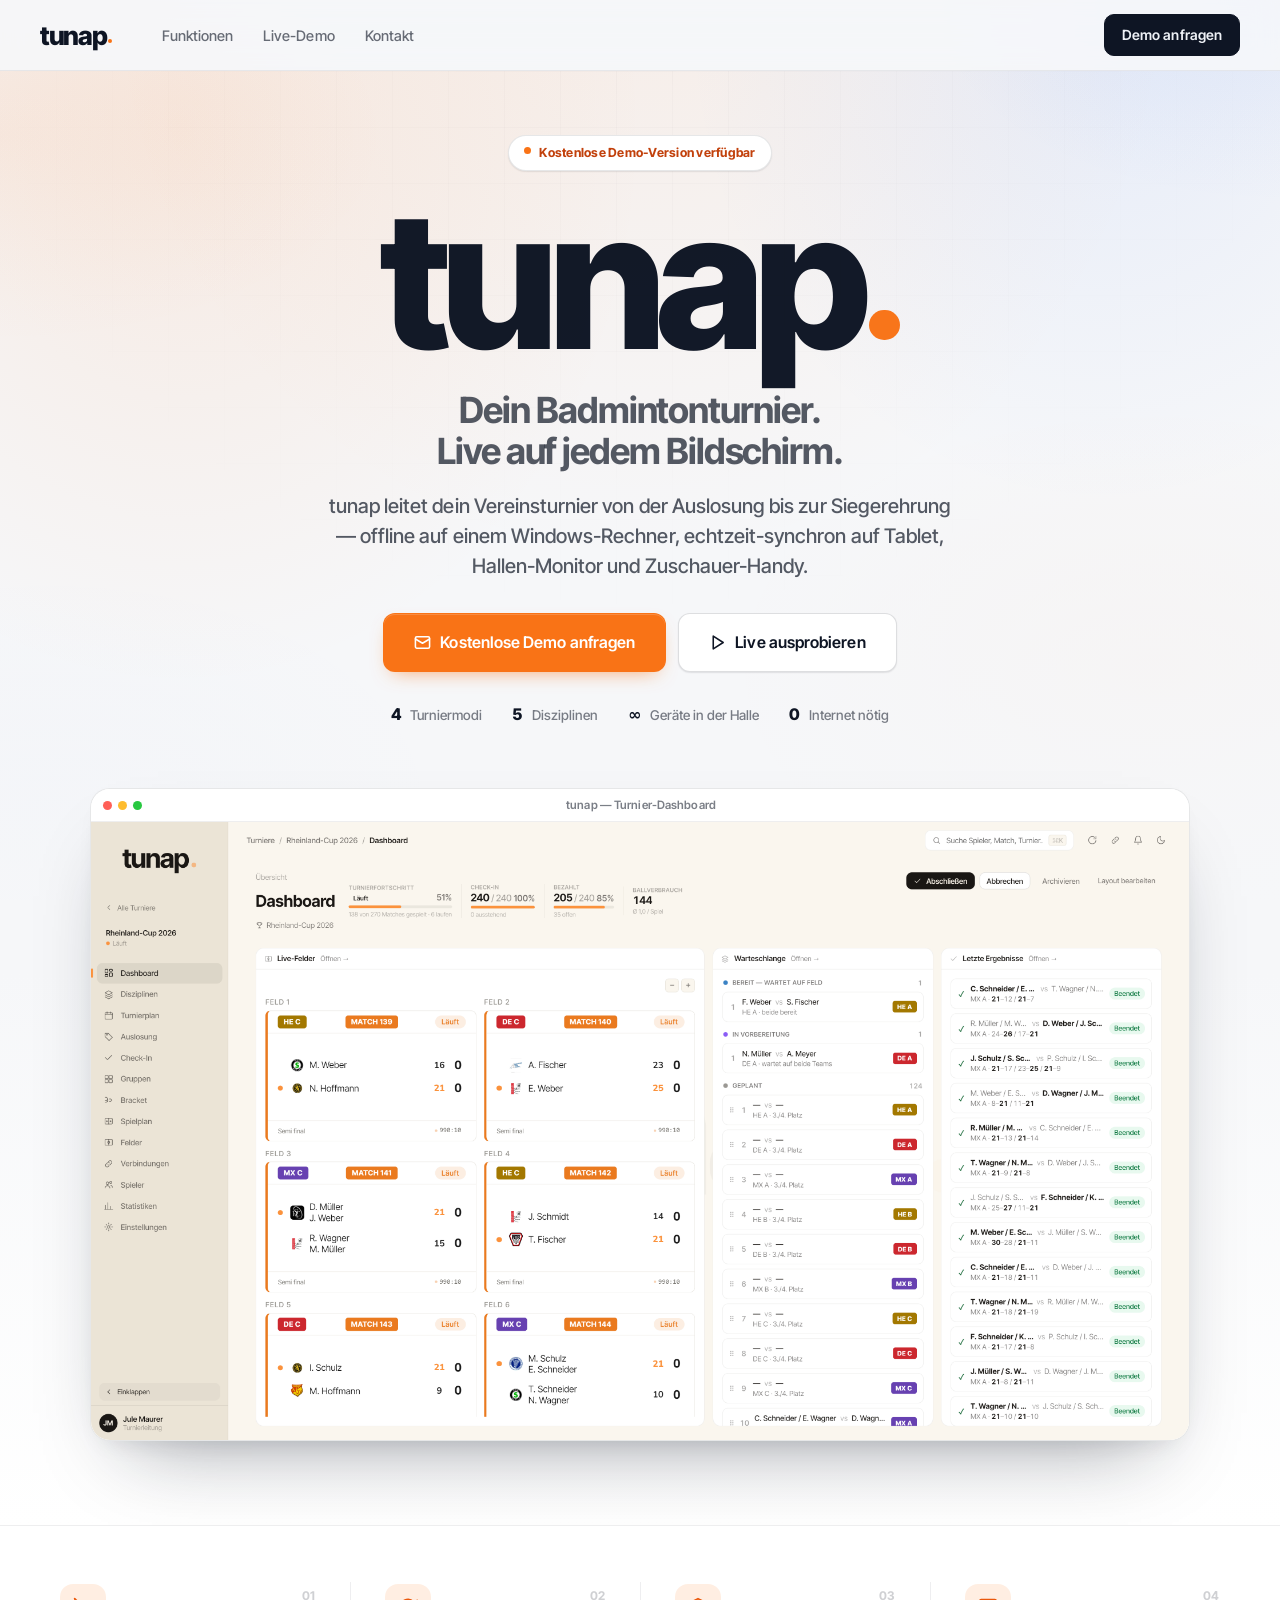
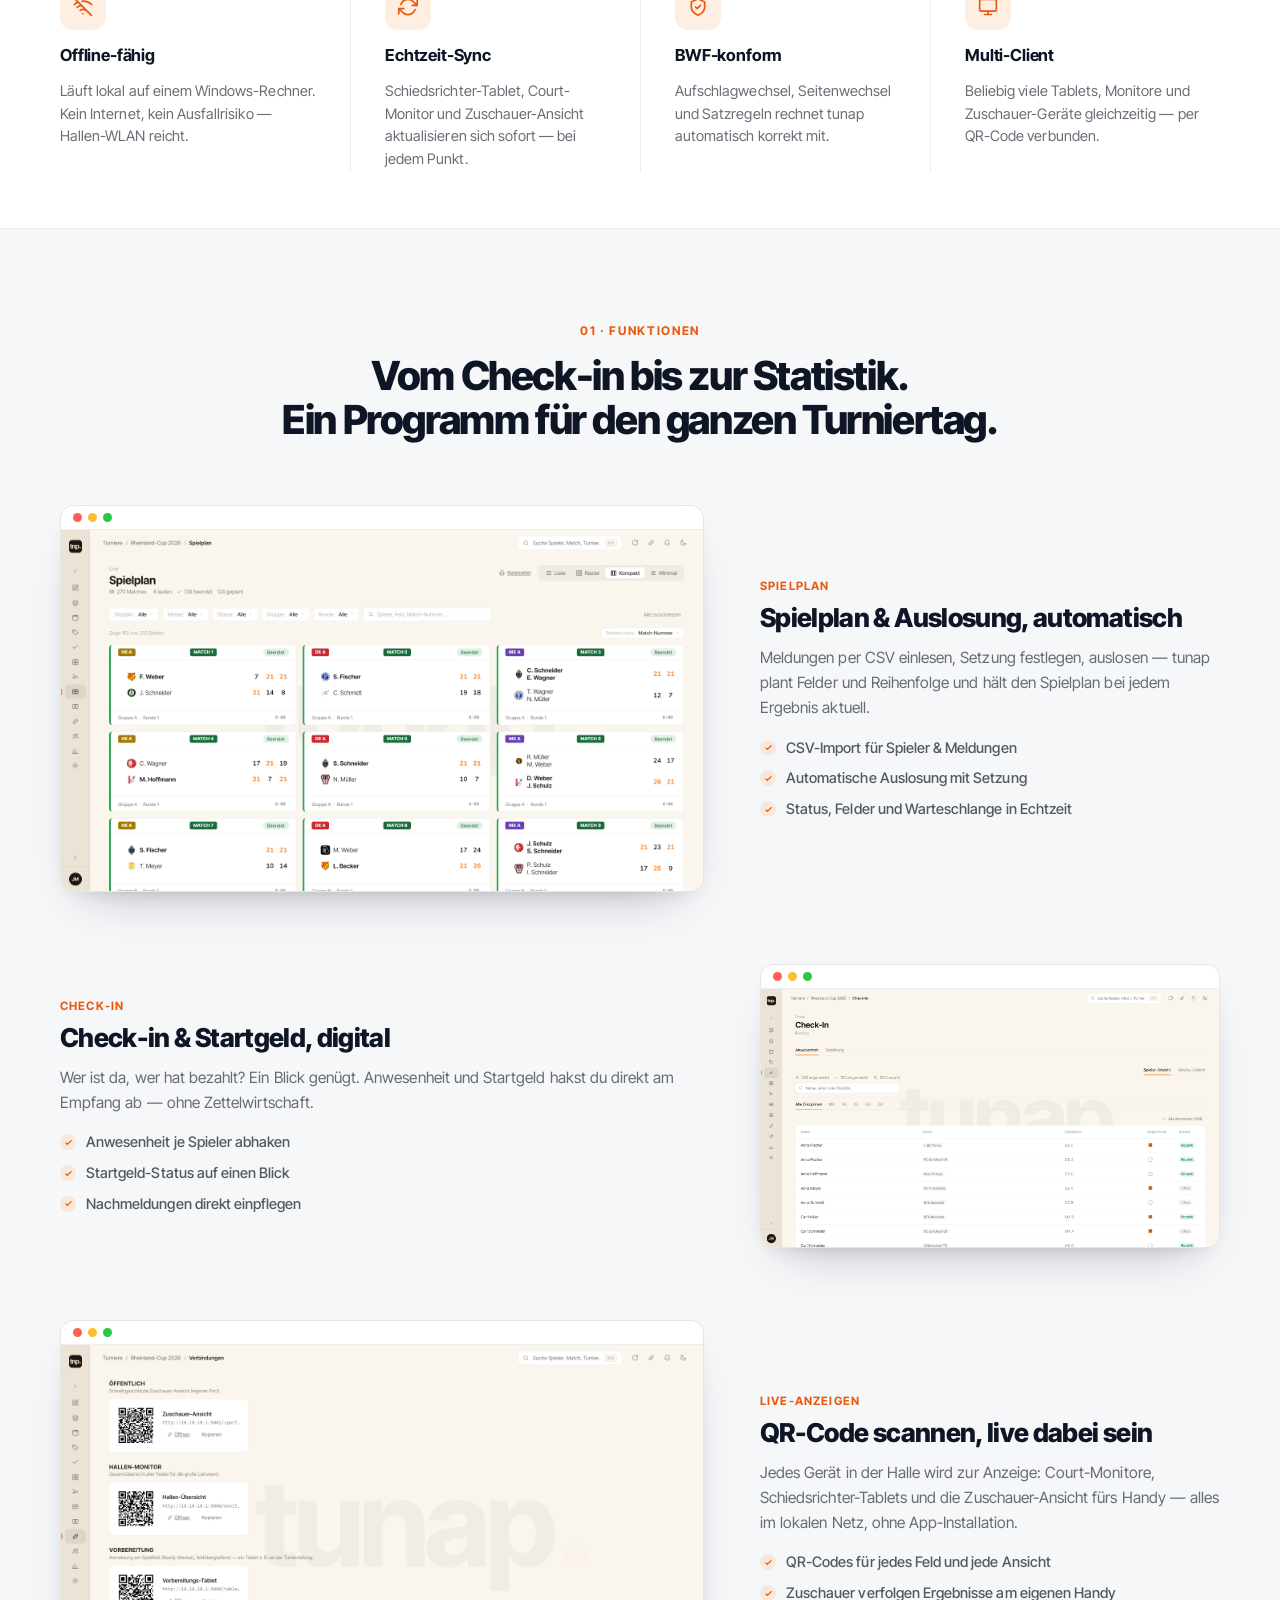
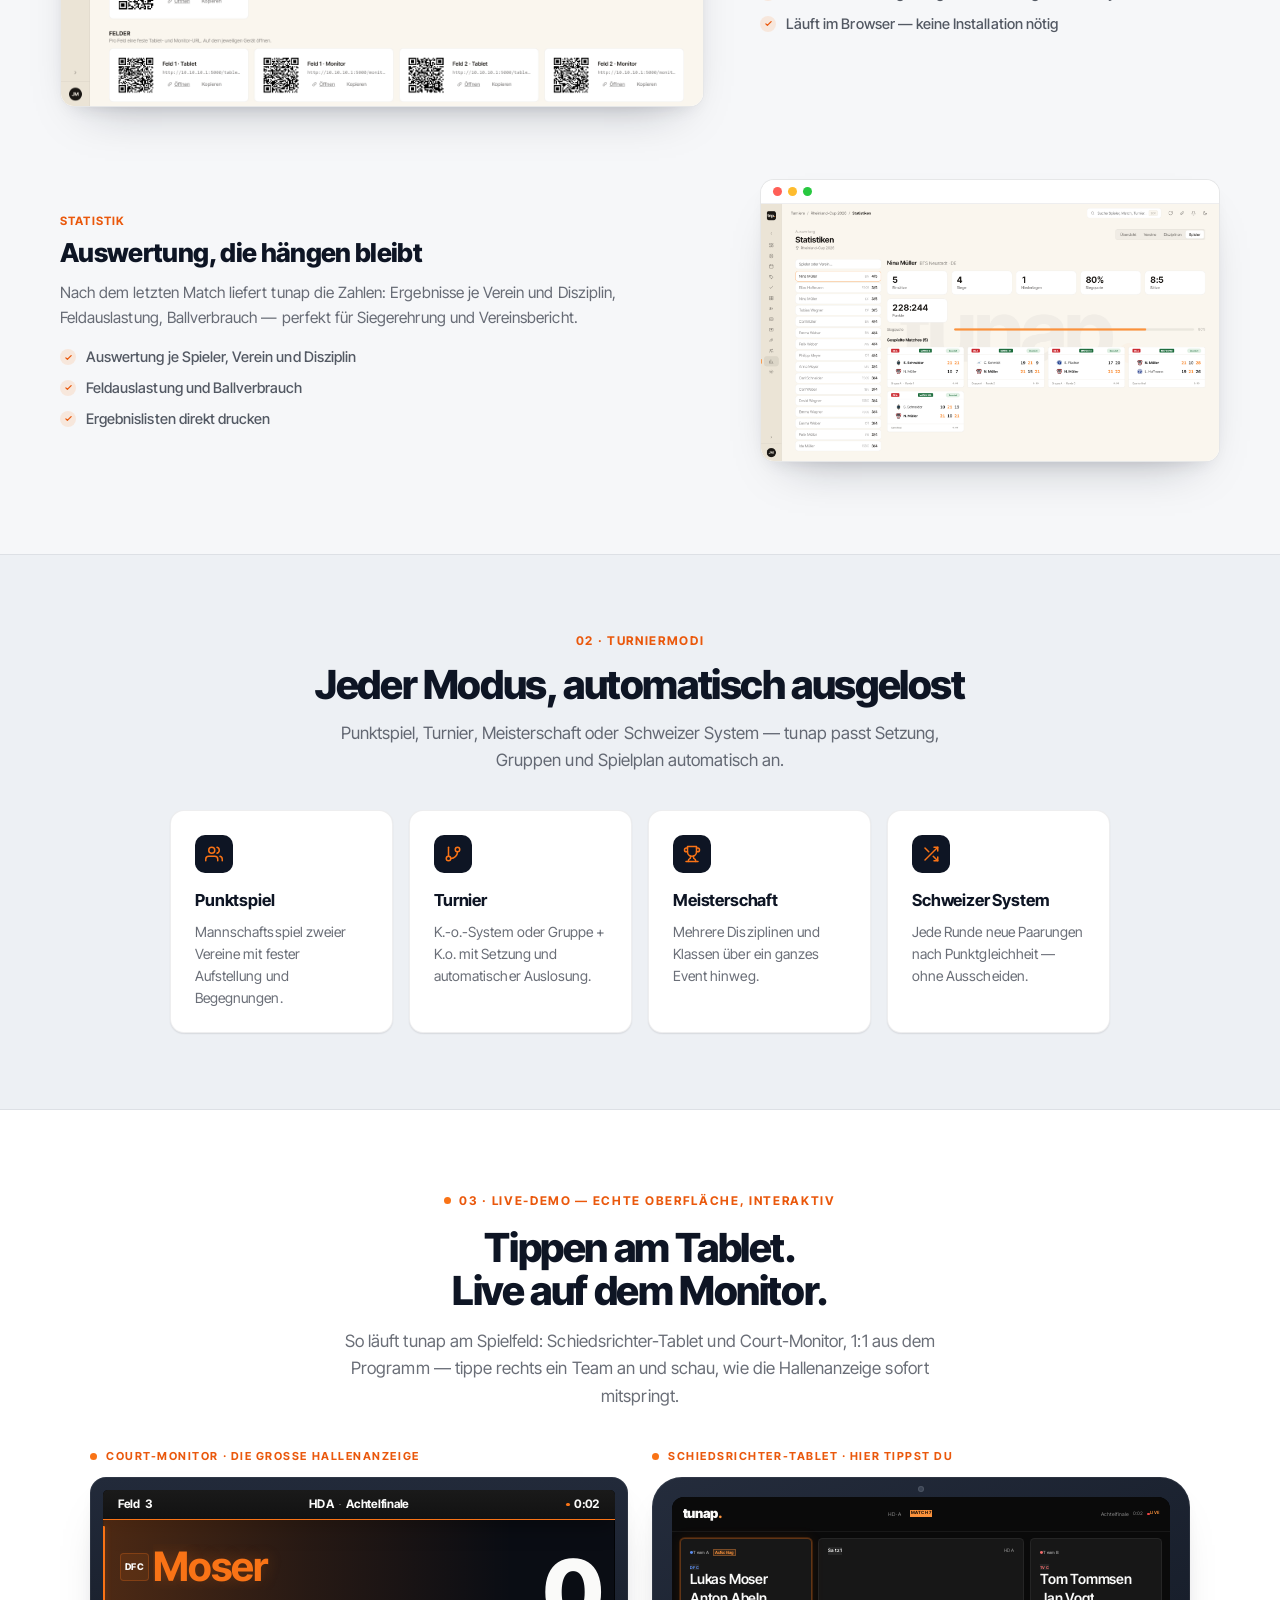
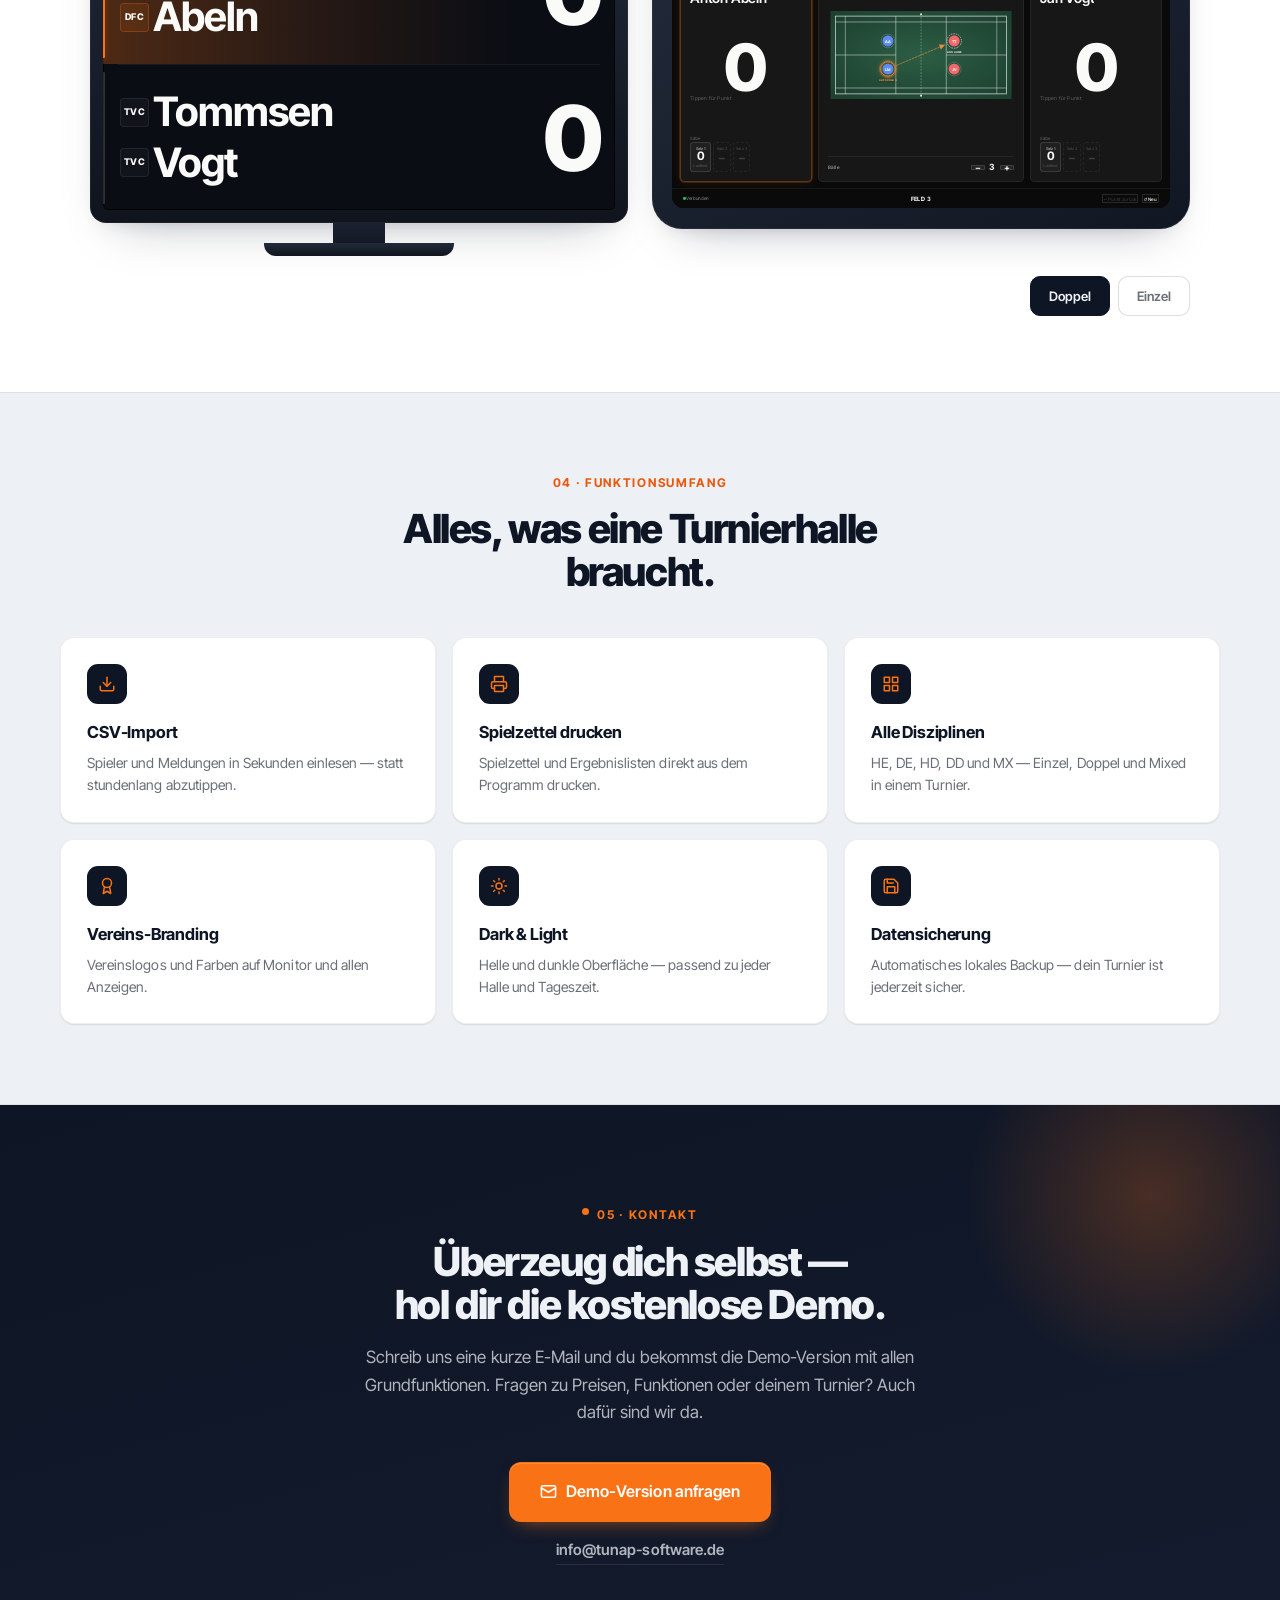
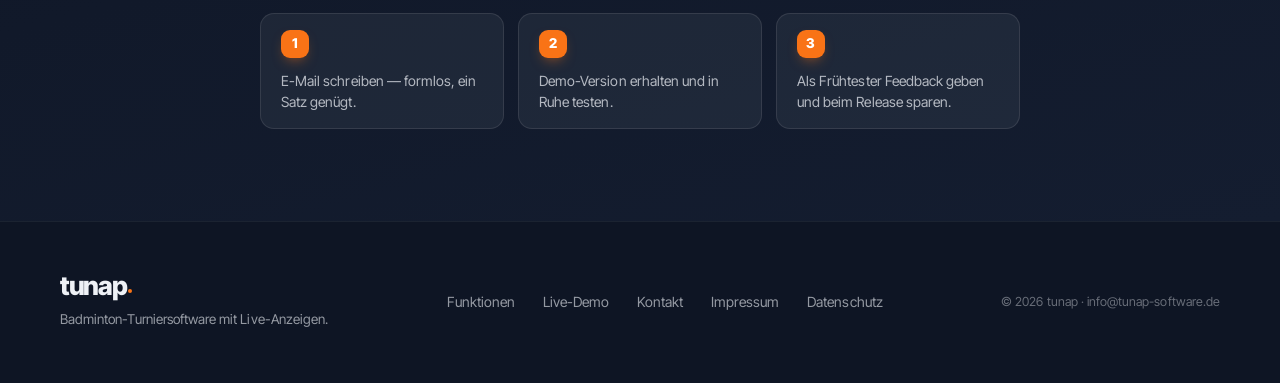
==== commit 64e5cd74: "Impressum, Datenschutzerklärung und lokale Fonts ergänzen - impressum.html (§ 5 DDG, § 18 MStV) und " ====
--- a/index.html
+++ b/index.html
@@ -17,9 +17,7 @@
 <meta name="twitter:title" content="tunap. — Badminton-Turniersoftware mit Live-Anzeigen">
 <meta name="twitter:description" content="Tippen am Tablet, live auf dem Monitor. Kostenlose Demo-Version verfügbar.">
 
-<link rel="preconnect" href="https://fonts.googleapis.com">
-<link rel="preconnect" href="https://fonts.gstatic.com" crossorigin>
-<link href="https://fonts.googleapis.com/css2?family=Inter+Tight:wght@400;500;600;700;800;900&display=swap" rel="stylesheet">
+<link rel="preload" href="assets/fonts/InterTight-latin.woff2" as="font" type="font/woff2" crossorigin>
 <link rel="stylesheet" href="styles.css">
 </head>
 <body>
@@ -381,6 +379,8 @@
         <a href="#live-demo">Live-Demo</a>
         <!-- Preise vorerst ausgeblendet: <a href="#preise">Preise</a> -->
         <a href="mailto:info@tunap-software.de">Kontakt</a>
+        <a href="impressum.html">Impressum</a>
+        <a href="datenschutz.html">Datenschutz</a>
       </div>
       <div class="footer__copy">© 2026 tunap · info@tunap-software.de</div>
     </div>
--- a/styles.css
+++ b/styles.css
@@ -51,6 +51,15 @@
   --sh-shot:0 40px 80px -40px rgba(14,21,36,0.42), 0 12px 28px -18px rgba(14,21,36,0.18);
 
   --font:'Inter Tight',system-ui,-apple-system,'Segoe UI',sans-serif;
+}
+
+/* ---- Schrift lokal gehostet (DSGVO: kein Google-Server-Kontakt) ---- */
+@font-face{
+  font-family:'Inter Tight';
+  font-style:normal;
+  font-weight:100 900;
+  font-display:swap;
+  src:url('assets/fonts/InterTight-latin.woff2') format('woff2');
 }
 
 *{box-sizing:border-box;}
@@ -123,7 +132,7 @@
 .wordmark{display:inline-flex;align-items:flex-end;gap:0.04em;font-weight:800;letter-spacing:-0.05em;line-height:0.9;color:var(--ink);text-decoration:none;}
 .wordmark__dot{flex:none;width:0.16em;height:0.16em;border-radius:50%;background:var(--accent);margin-bottom:0.135em;animation:tnWordDot 1.6s ease-out infinite;}
 .wordmark--nav{font-size:26px;}
-.wordmark--hero{font-size:clamp(58px,9vw,110px);margin-top:26px;opacity:0.98;}
+.wordmark--hero{font-size:clamp(80px,15vw,196px);margin-top:22px;opacity:0.98;}
 .wordmark--footer{font-size:26px;color:var(--cream);}
 
 /* ============================================================
@@ -167,7 +176,7 @@
 .pill{display:inline-flex;align-items:center;gap:8px;padding:7px 15px;border-radius:var(--r-pill);font-size:12.5px;font-weight:700;letter-spacing:0.02em;}
 .pill--accent{background:var(--surface);color:var(--accent-text);border:1px solid var(--ink-10);box-shadow:var(--sh-sm);}
 .pill--accent .dot{width:7px;height:7px;}
-.hero__h1{margin:26px auto 0;max-width:820px;font-size:clamp(34px,5.6vw,58px);font-weight:800;letter-spacing:-0.04em;line-height:1.04;color:var(--ink);}
+.hero__h1{margin:24px auto 0;max-width:720px;font-size:clamp(24px,3.4vw,36px);font-weight:700;letter-spacing:-0.03em;line-height:1.12;color:var(--ink-70);}
 .hero__sub{margin:20px auto 0;max-width:640px;font-size:clamp(17px,2.2vw,20px);line-height:1.5;font-weight:500;color:var(--ink-70);}
 .hero__cta{display:flex;justify-content:center;flex-wrap:wrap;gap:12px;margin-top:32px;}
 .hero__facts{display:flex;justify-content:center;flex-wrap:wrap;gap:10px 30px;margin-top:30px;font-size:13.5px;font-weight:500;color:var(--ink-55);}
@@ -387,12 +396,27 @@
 .footer__copy{font-size:12.5px;color:var(--cream-40);}
 
 /* ============================================================
+   RECHTSSEITEN (Impressum / Datenschutz)
+   ============================================================ */
+.legal{max-width:760px;margin:0 auto;padding:64px 40px 88px;}
+.legal h1{font-size:clamp(30px,4.4vw,40px);font-weight:800;letter-spacing:-0.035em;line-height:1.08;color:var(--ink);margin:10px 0 0;}
+.legal h2{font-size:20px;font-weight:700;letter-spacing:-0.02em;color:var(--ink);margin:40px 0 0;}
+.legal h3{font-size:16px;font-weight:700;color:var(--ink);margin:26px 0 0;}
+.legal p,.legal ul{margin:12px 0 0;font-size:15px;line-height:1.7;color:var(--ink-70);}
+.legal ul{padding-left:22px;}
+.legal li{margin-top:6px;}
+.legal a{color:var(--accent-text);text-decoration:underline;text-underline-offset:2px;}
+.legal a:hover{color:var(--accent-deep);}
+.legal__updated{margin-top:28px;font-size:13px;color:var(--ink-55);}
+.legal__address{margin-top:12px;font-size:15px;line-height:1.7;color:var(--ink-70);font-style:normal;}
+
+/* ============================================================
    RESPONSIVE FEINSCHLIFF
    ============================================================ */
 @media (max-width:600px){
   .nav{padding:12px 20px;gap:14px;}
   .hero__inner{padding:48px 20px 0;}
-  .pillars,.flow-wrap,.modi-inner,.livedemo-inner,.featgrid-inner,.pricing-inner,.contact__inner,.footer__inner{padding-left:20px;padding-right:20px;}
+  .pillars,.flow-wrap,.modi-inner,.livedemo-inner,.featgrid-inner,.pricing-inner,.contact__inner,.footer__inner,.legal{padding-left:20px;padding-right:20px;}
   .hero__shot{margin-top:44px;}
   .footer__inner{flex-direction:column;align-items:flex-start;}
 }
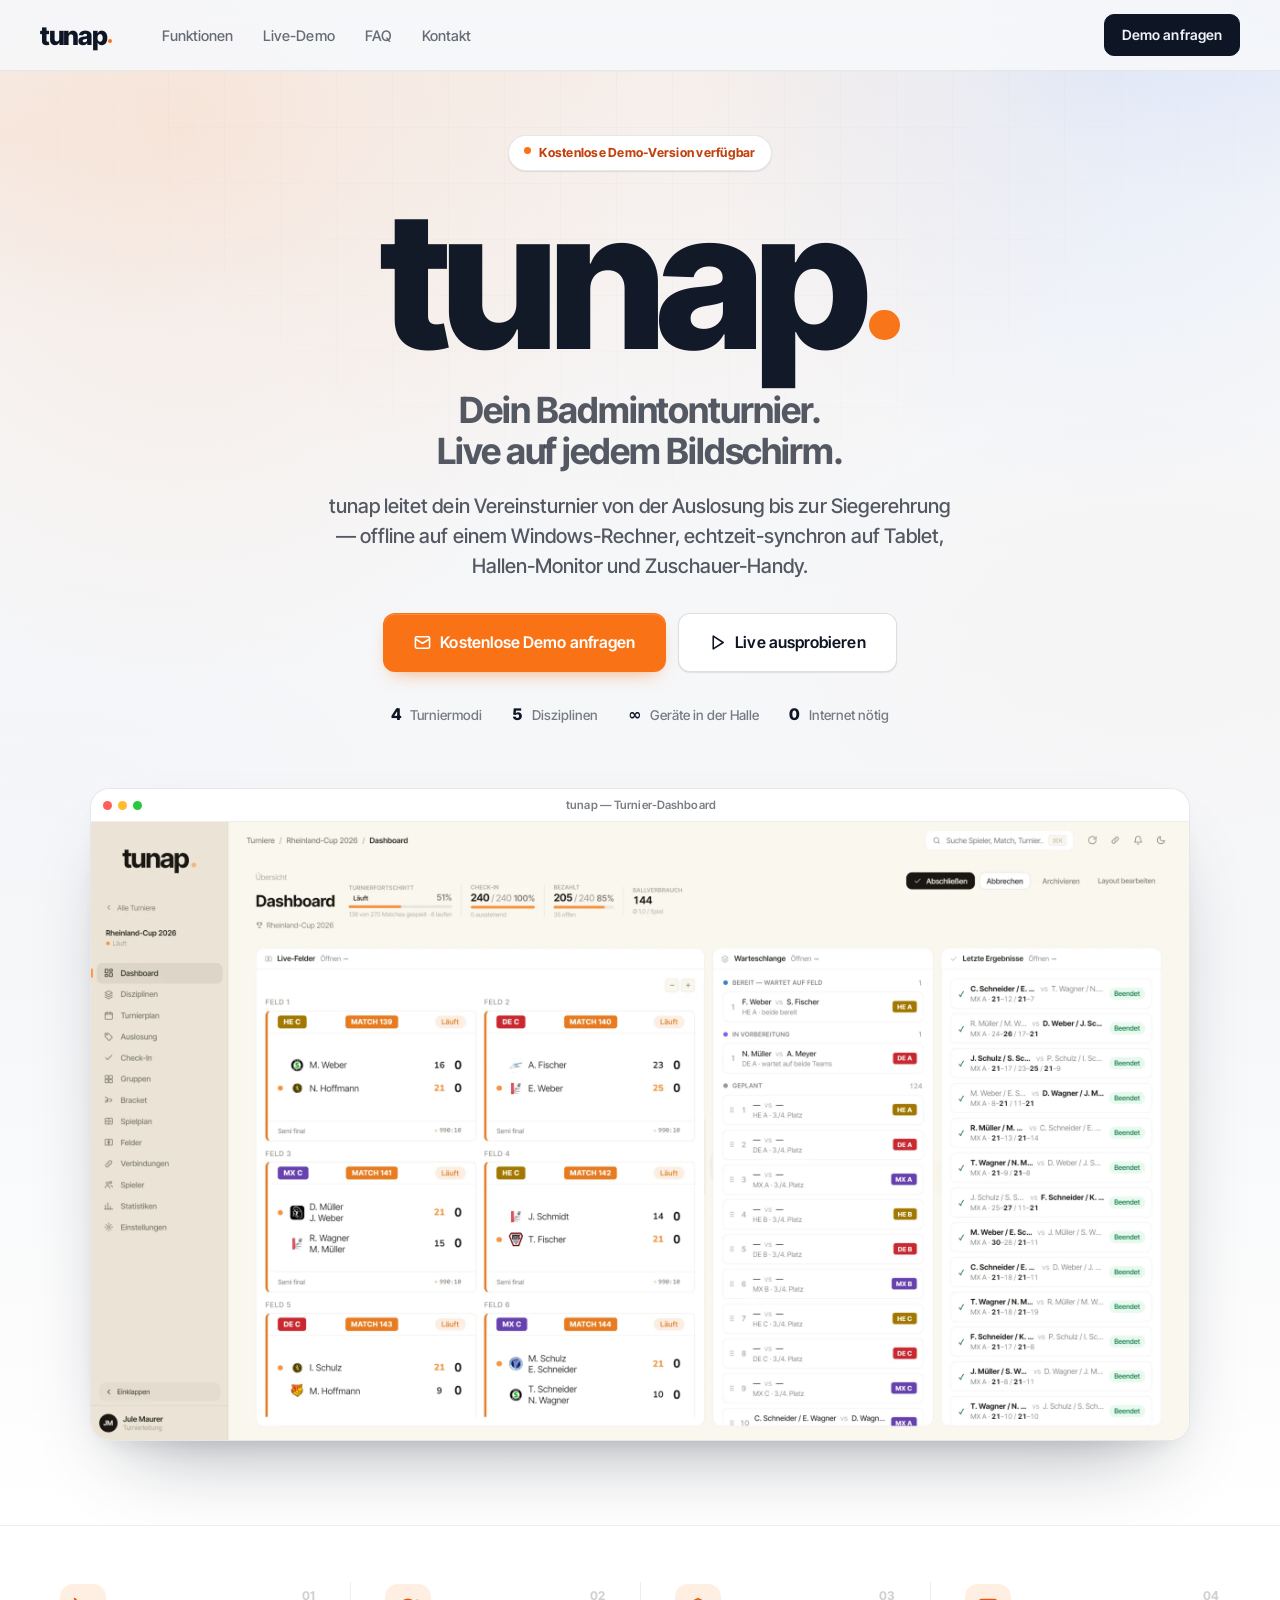
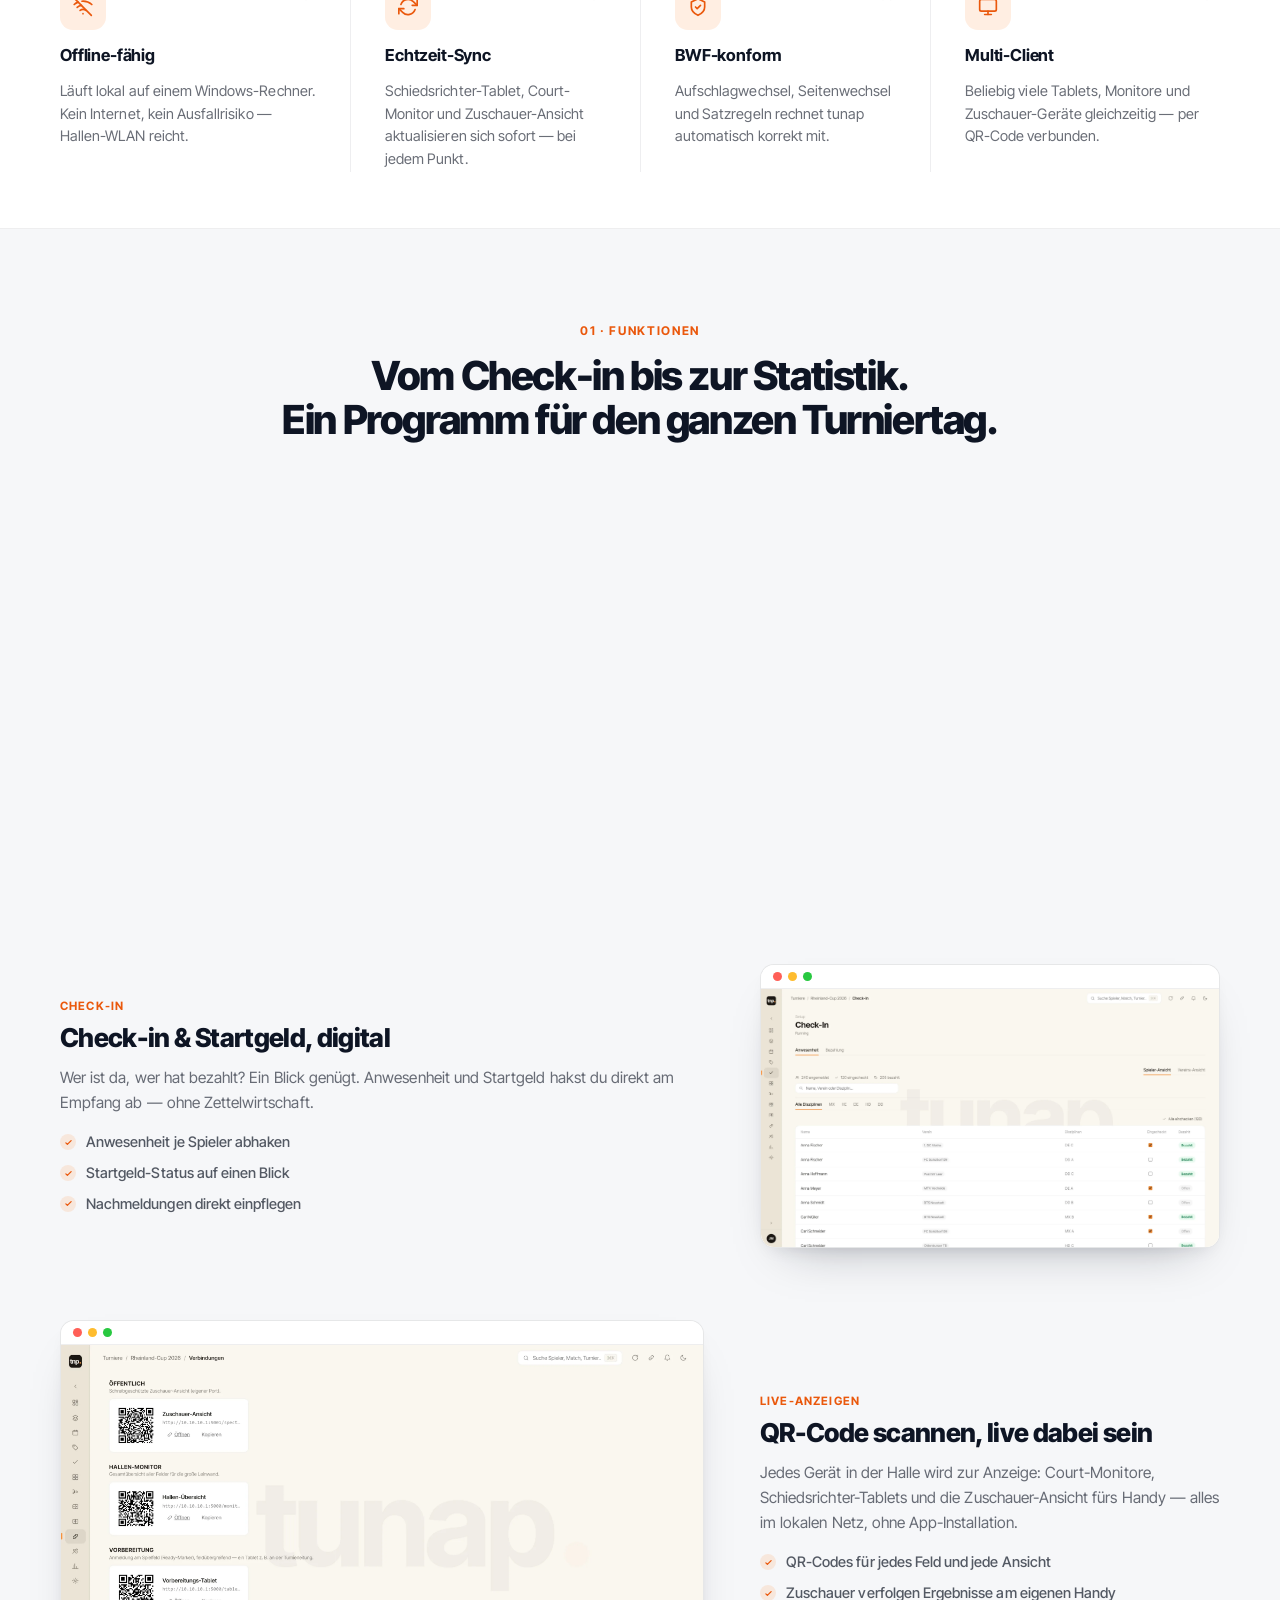
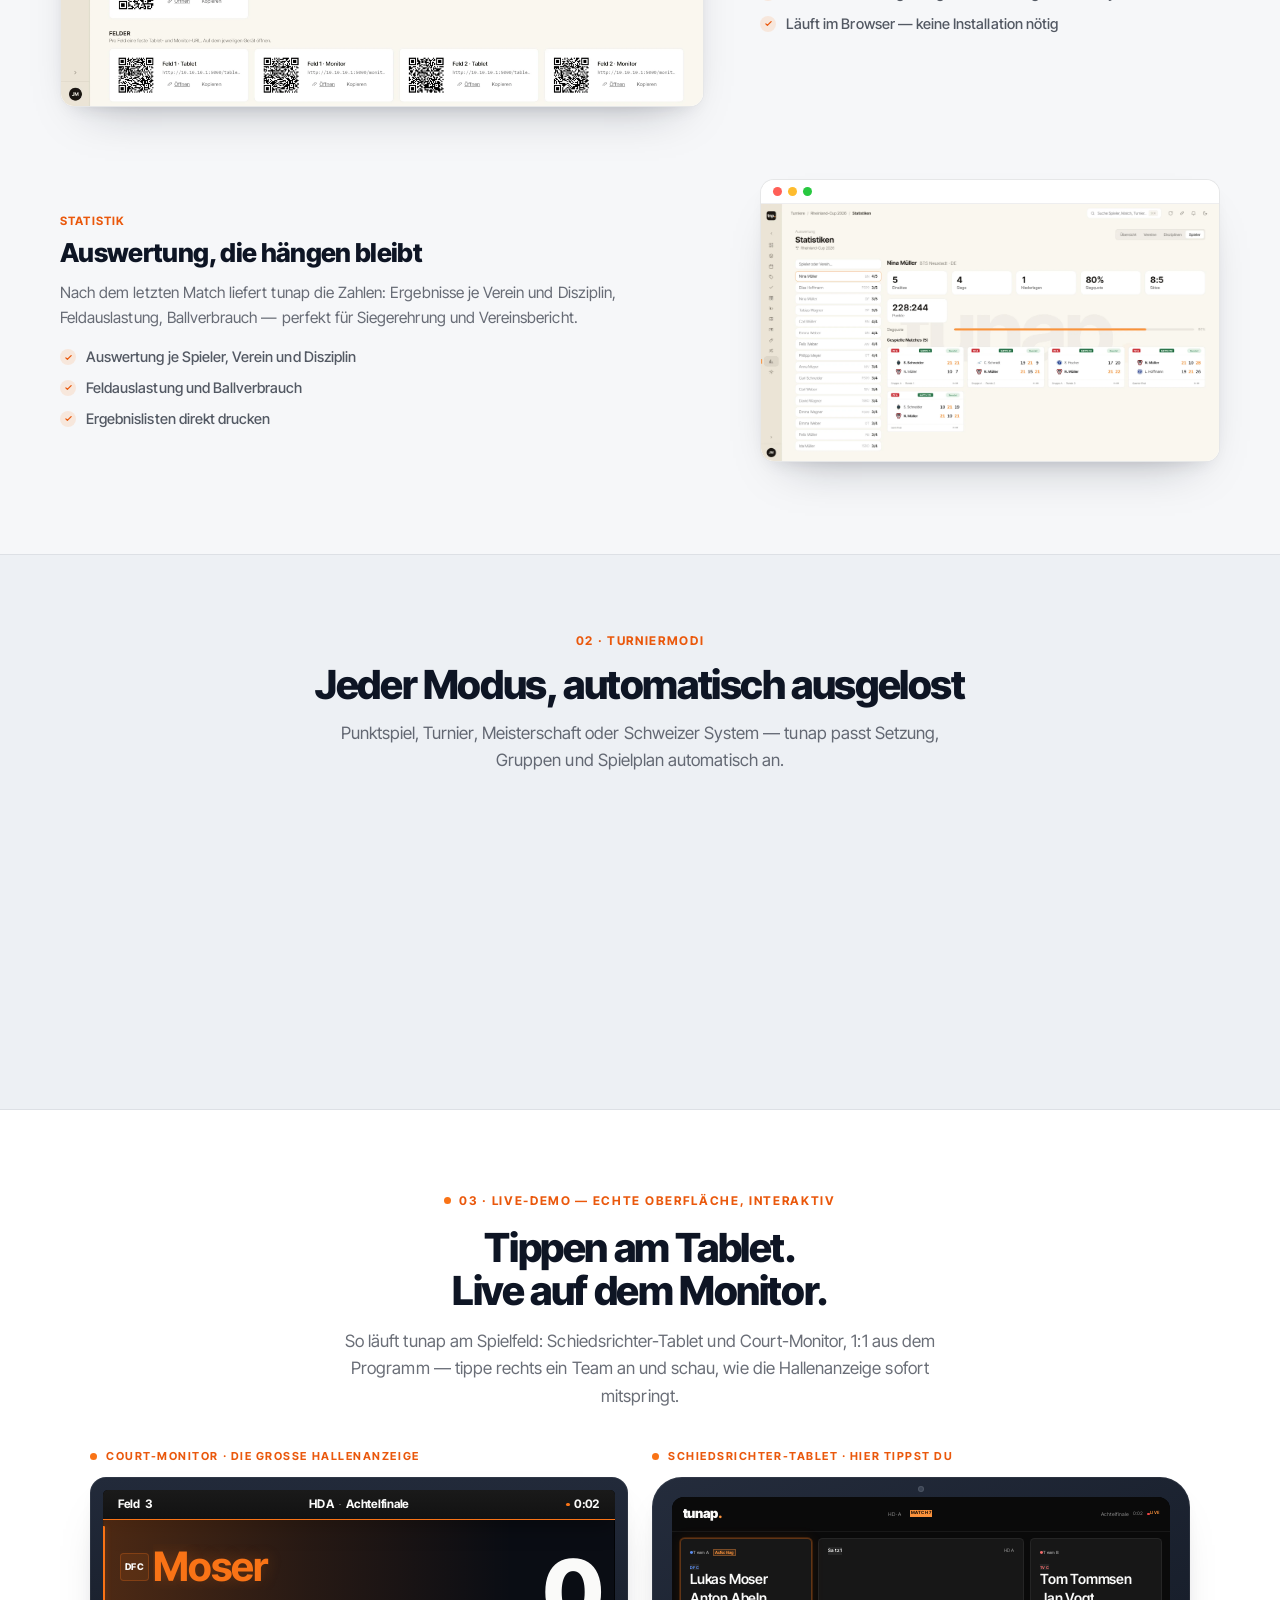
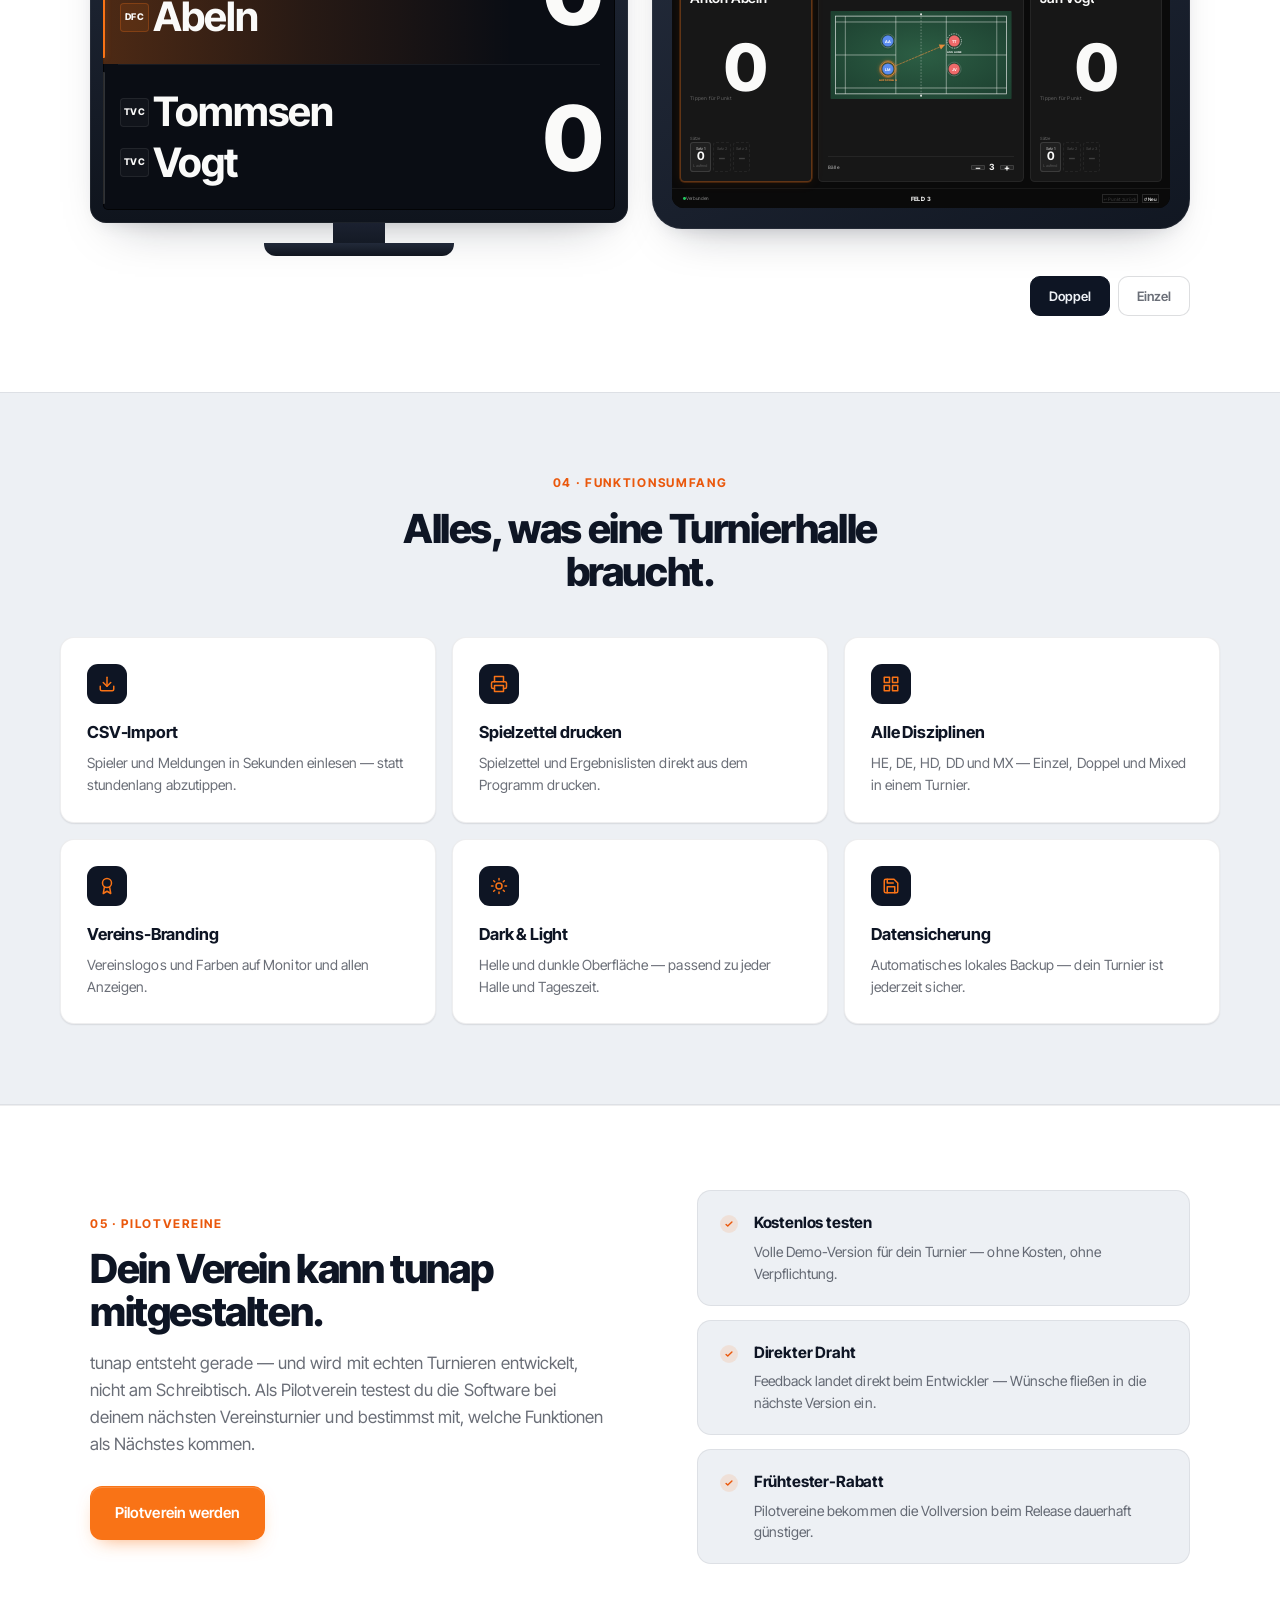
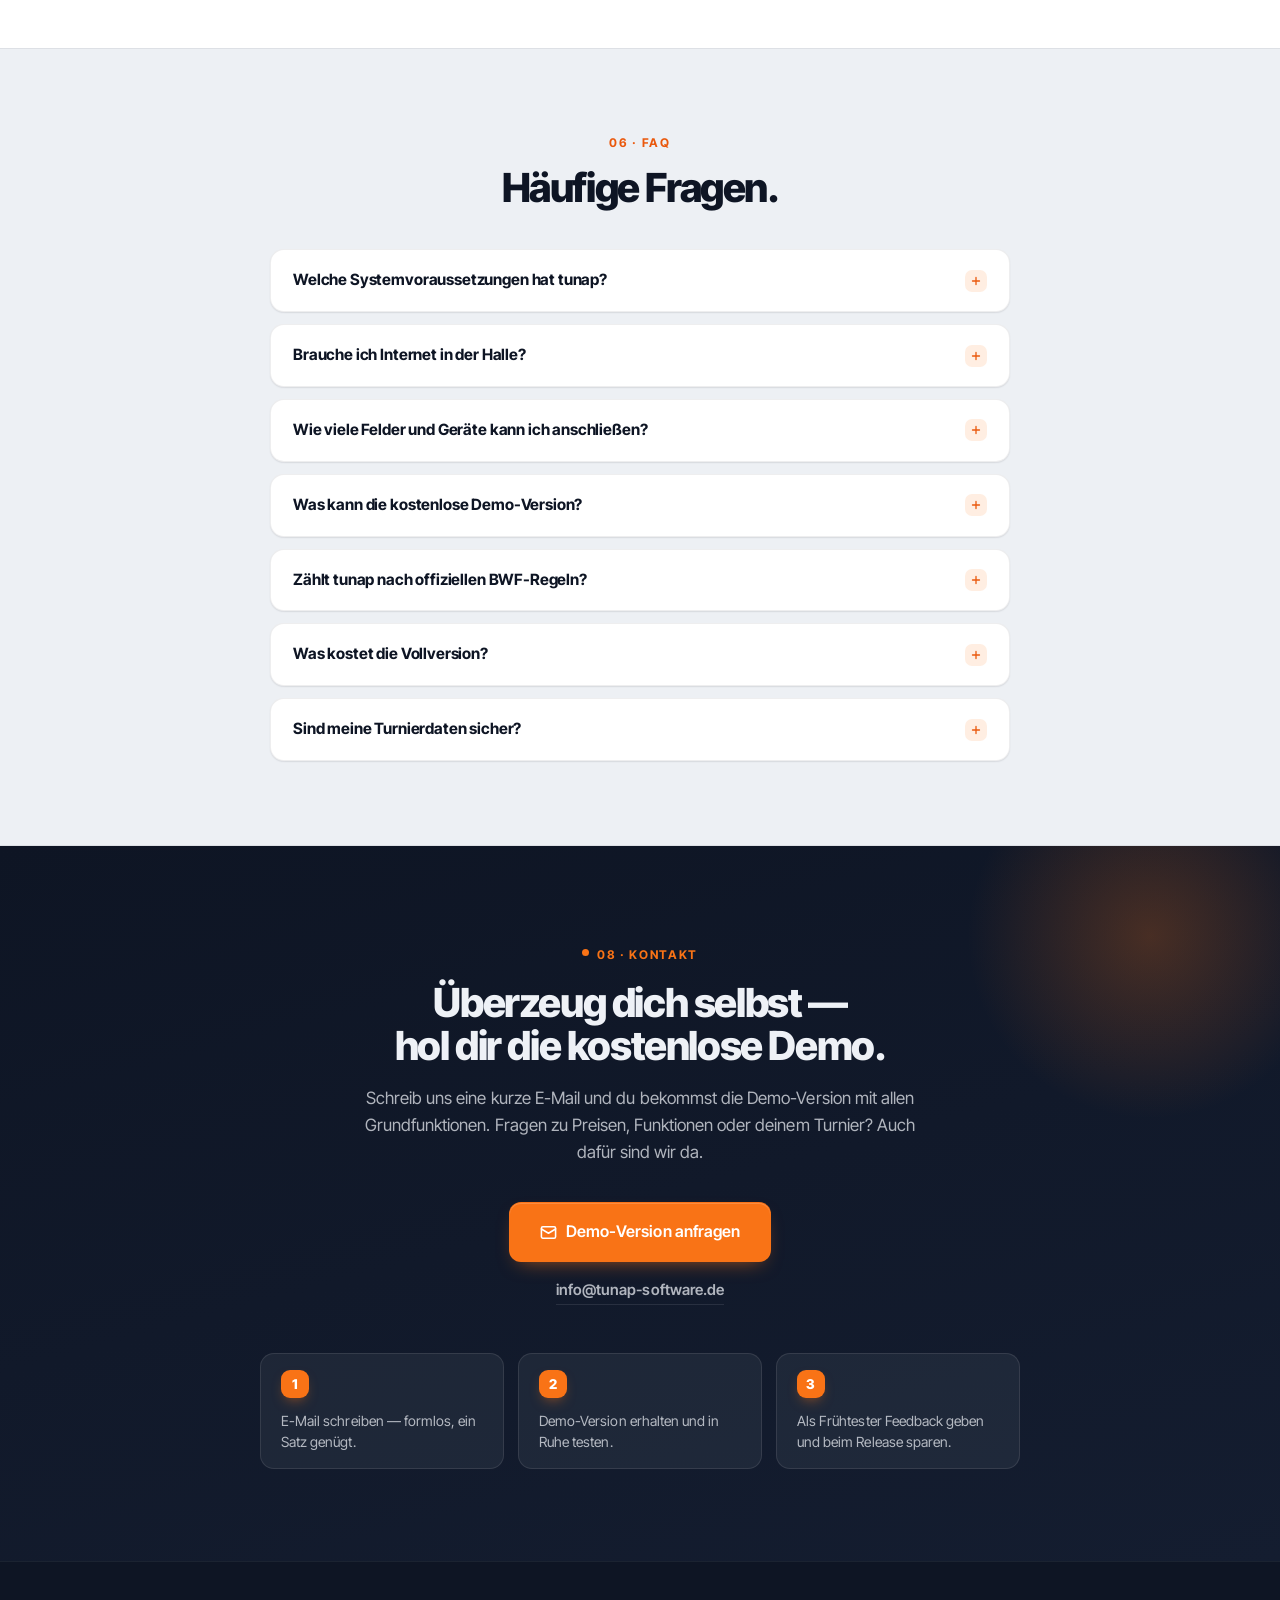
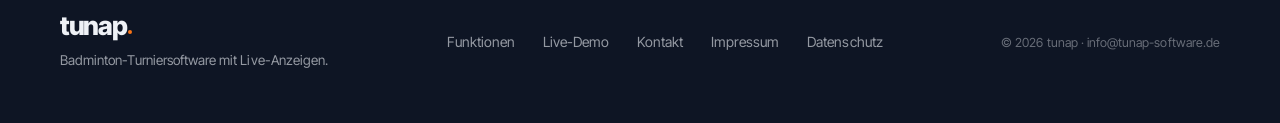
==== commit 5ecf7cfe: "Pilot-/FAQ-Sektion, mobiles Menü, SEO- und Performance-Ausbau - Pilotvereine-Sektion als Social-Proo" ====
--- a/index.html
+++ b/index.html
@@ -7,15 +7,42 @@
 <meta name="description" content="tunap leitet dein Badminton-Turnier von Auslosung bis Siegerehrung: offline-fähig, echtzeit-synchron auf Tablet, Monitor und Zuschauer-Handy, BWF-konform. Kostenlose Demo-Version verfügbar.">
 <meta name="theme-color" content="#0e1524">
 <link rel="icon" href="assets/favicon.svg" type="image/svg+xml">
+<link rel="canonical" href="https://tunap-software.de/">
 
 <!-- Open Graph / Social -->
 <meta property="og:type" content="website">
+<meta property="og:url" content="https://tunap-software.de/">
+<meta property="og:site_name" content="tunap">
+<meta property="og:locale" content="de_DE">
 <meta property="og:title" content="tunap. — Badminton-Turniersoftware mit Live-Anzeigen">
 <meta property="og:description" content="Die Badminton-Turniersoftware, die dein Turnier live anzeigt. Tippen am Tablet, live auf dem Monitor. Kostenlose Demo-Version.">
-<meta property="og:image" content="assets/og_image.svg">
+<meta property="og:image" content="https://tunap-software.de/assets/og_image.png">
+<meta property="og:image:width" content="1200">
+<meta property="og:image:height" content="630">
 <meta name="twitter:card" content="summary_large_image">
 <meta name="twitter:title" content="tunap. — Badminton-Turniersoftware mit Live-Anzeigen">
 <meta name="twitter:description" content="Tippen am Tablet, live auf dem Monitor. Kostenlose Demo-Version verfügbar.">
+<meta name="twitter:image" content="https://tunap-software.de/assets/og_image.png">
+
+<!-- Strukturierte Daten -->
+<script type="application/ld+json">
+{
+  "@context": "https://schema.org",
+  "@type": "SoftwareApplication",
+  "name": "tunap",
+  "operatingSystem": "Windows",
+  "applicationCategory": "SportsApplication",
+  "description": "Badminton-Turniersoftware mit Live-Anzeigen: offline-fähig, echtzeit-synchron auf Tablet, Monitor und Zuschauer-Handy, BWF-konform.",
+  "url": "https://tunap-software.de/",
+  "inLanguage": "de",
+  "offers": {
+    "@type": "Offer",
+    "price": "0",
+    "priceCurrency": "EUR",
+    "description": "Kostenlose Demo-Version mit allen Grundfunktionen"
+  }
+}
+</script>
 
 <link rel="preload" href="assets/fonts/InterTight-latin.woff2" as="font" type="font/woff2" crossorigin>
 <link rel="stylesheet" href="styles.css">
@@ -23,16 +50,20 @@
 <body>
 
   <!-- ===== NAV ===== -->
-  <nav class="nav">
+  <nav class="nav" id="nav">
     <a href="#top" class="wordmark wordmark--nav">tunap<span class="wordmark__dot"></span></a>
-    <div class="nav__links">
+    <div class="nav__links" id="nav-links">
       <a href="#funktionen">Funktionen</a>
       <a href="#live-demo">Live-Demo</a>
       <!-- Preise vorerst ausgeblendet: <a href="#preise">Preise</a> -->
+      <a href="#faq">FAQ</a>
       <a href="#kontakt">Kontakt</a>
     </div>
     <div class="nav__spacer"></div>
     <a href="mailto:info@tunap-software.de?subject=Demo-Version%20anfragen" class="btn btn--dark btn--nav">Demo anfragen</a>
+    <button type="button" class="nav__burger" id="nav-burger" aria-label="Menü öffnen" aria-expanded="false" aria-controls="nav-links">
+      <span></span><span></span><span></span>
+    </button>
   </nav>
 
   <!-- ===== HERO ===== -->
@@ -61,7 +92,7 @@
 
       <div class="hero__shot winframe reveal">
         <div class="winbar"><span class="winbar__dots"><i></i><i></i><i></i></span><span class="winbar__title">tunap — Turnier-Dashboard</span></div>
-        <img class="shot-img" src="assets/screen_dashboard.png" alt="tunap Dashboard — Live-Felder, Warteschlange und letzte Ergebnisse" width="4800" height="2492" loading="eager">
+        <img class="shot-img" src="assets/screen_dashboard.webp" alt="tunap Dashboard — Live-Felder, Warteschlange und letzte Ergebnisse" width="2400" height="1350" loading="eager">
       </div>
     </div>
   </header>
@@ -103,7 +134,7 @@
       <article class="flowrow reveal">
         <div class="flowrow__shot winframe">
           <div class="winbar"><span class="winbar__dots"><i></i><i></i><i></i></span></div>
-          <img class="shot-img" src="assets/screen_schedule.png" alt="tunap Spielplan — Matches mit Status, Feldern und Ergebnissen" width="3200" height="1800" loading="lazy">
+          <img class="shot-img" src="assets/screen_schedule.webp" alt="tunap Spielplan — Matches mit Status, Feldern und Ergebnissen" width="2400" height="1350" loading="lazy">
         </div>
         <div class="flowrow__meta">
           <div class="flowrow__kicker">Spielplan</div>
@@ -120,7 +151,7 @@
       <article class="flowrow flowrow--flip reveal">
         <div class="flowrow__shot winframe">
           <div class="winbar"><span class="winbar__dots"><i></i><i></i><i></i></span></div>
-          <img class="shot-img" src="assets/screen_checkin.png" alt="tunap Check-in — Anwesenheit und Bezahlung je Spieler" width="3200" height="1800" loading="lazy">
+          <img class="shot-img" src="assets/screen_checkin.webp" alt="tunap Check-in — Anwesenheit und Bezahlung je Spieler" width="2400" height="1350" loading="lazy">
         </div>
         <div class="flowrow__meta">
           <div class="flowrow__kicker">Check-in</div>
@@ -137,7 +168,7 @@
       <article class="flowrow reveal">
         <div class="flowrow__shot winframe">
           <div class="winbar"><span class="winbar__dots"><i></i><i></i><i></i></span></div>
-          <img class="shot-img" src="assets/screen_connection.png" alt="tunap Verbindungen — Links und QR-Codes für Tablets, Monitore und Zuschauer" width="3200" height="1800" loading="lazy">
+          <img class="shot-img" src="assets/screen_connection.webp" alt="tunap Verbindungen — Links und QR-Codes für Tablets, Monitore und Zuschauer" width="2400" height="1350" loading="lazy">
         </div>
         <div class="flowrow__meta">
           <div class="flowrow__kicker">Live-Anzeigen</div>
@@ -154,7 +185,7 @@
       <article class="flowrow flowrow--flip reveal">
         <div class="flowrow__shot winframe">
           <div class="winbar"><span class="winbar__dots"><i></i><i></i><i></i></span></div>
-          <img class="shot-img" src="assets/screen_statistics.png" alt="tunap Statistiken — Auswertung je Spieler, Verein und Disziplin" width="3200" height="1800" loading="lazy">
+          <img class="shot-img" src="assets/screen_statistics.webp" alt="tunap Statistiken — Auswertung je Spieler, Verein und Disziplin" width="2400" height="1350" loading="lazy">
         </div>
         <div class="flowrow__meta">
           <div class="flowrow__kicker">Statistik</div>
@@ -278,12 +309,78 @@
     </div>
   </section>
 
+  <!-- ===== PILOTVEREINE ===== -->
+  <section id="pilot" class="pilot-wrap">
+    <div class="pilot-inner">
+      <div class="pilot__text">
+        <div class="eyebrow">05 · Pilotvereine</div>
+        <h2 class="h2">Dein Verein kann tunap mitgestalten.</h2>
+        <p class="lead">tunap entsteht gerade — und wird mit echten Turnieren entwickelt, nicht am Schreibtisch. Als Pilotverein testest du die Software bei deinem nächsten Vereinsturnier und bestimmst mit, welche Funktionen als Nächstes kommen.</p>
+        <a href="mailto:info@tunap-software.de?subject=Pilotverein%20werden" class="btn btn--accent">Pilotverein werden</a>
+      </div>
+      <div class="pilot__perks">
+        <div class="perk reveal">
+          <div class="perk__t">Kostenlos testen</div>
+          <p class="perk__p">Volle Demo-Version für dein Turnier — ohne Kosten, ohne Verpflichtung.</p>
+        </div>
+        <div class="perk reveal">
+          <div class="perk__t">Direkter Draht</div>
+          <p class="perk__p">Feedback landet direkt beim Entwickler — Wünsche fließen in die nächste Version ein.</p>
+        </div>
+        <div class="perk reveal">
+          <div class="perk__t">Frühtester-Rabatt</div>
+          <p class="perk__p">Pilotvereine bekommen die Vollversion beim Release dauerhaft günstiger.</p>
+        </div>
+      </div>
+    </div>
+  </section>
+
+  <!-- ===== FAQ ===== -->
+  <section id="faq" class="faq-wrap">
+    <div class="faq-inner">
+      <div class="faq-head">
+        <div class="eyebrow">06 · FAQ</div>
+        <h2 class="h2">Häufige Fragen.</h2>
+      </div>
+      <div class="faq">
+        <details class="faq__item">
+          <summary class="faq__q">Welche Systemvoraussetzungen hat tunap?</summary>
+          <div class="faq__a"><p>tunap läuft auf einem normalen Windows-Rechner (Windows 10 oder 11). Tablets, Monitore und Zuschauer-Handys brauchen nur einen Browser — keine Installation, kein bestimmtes Betriebssystem.</p></div>
+        </details>
+        <details class="faq__item">
+          <summary class="faq__q">Brauche ich Internet in der Halle?</summary>
+          <div class="faq__a"><p>Nein. tunap läuft komplett im lokalen Netzwerk — ein WLAN-Router in der Halle genügt, eine Internetverbindung ist nicht nötig. Damit gibt es auch kein Ausfallrisiko durch schlechtes Hallen-Internet.</p></div>
+        </details>
+        <details class="faq__item">
+          <summary class="faq__q">Wie viele Felder und Geräte kann ich anschließen?</summary>
+          <div class="faq__a"><p>Beliebig viele. Jedes Feld bekommt per QR-Code sein Schiedsrichter-Tablet und seinen Court-Monitor; dazu kommen Hallen-Monitore und die Zuschauer-Ansicht für jedes Handy im Netz.</p></div>
+        </details>
+        <details class="faq__item">
+          <summary class="faq__q">Was kann die kostenlose Demo-Version?</summary>
+          <div class="faq__a"><p>Alle Grundfunktionen — Auslosung, Spielplan, Live-Scoring, Anzeigen. Sie ist lediglich in der Turniergröße limitiert. Zum Ausprobieren und für kleine Vereinsabende reicht sie völlig.</p></div>
+        </details>
+        <details class="faq__item">
+          <summary class="faq__q">Zählt tunap nach offiziellen BWF-Regeln?</summary>
+          <div class="faq__a"><p>Ja. Aufschlagwechsel, Seitenwechsel, Satzgewinn (21 Punkte, 2 Punkte Abstand, Verlängerung bis 30) — die komplette Zähllogik folgt dem BWF-Regelwerk, für Einzel und Doppel.</p></div>
+        </details>
+        <details class="faq__item">
+          <summary class="faq__q">Was kostet die Vollversion?</summary>
+          <div class="faq__a"><p>tunap ist noch in Entwicklung, die endgültigen Preise stehen noch nicht fest. Geplant sind Stufen nach Turniergröße — als Einmalkauf pro Turnier oder im Abo. Frühtester und Pilotvereine bekommen die Vollversion beim Release günstiger. <a href="mailto:info@tunap-software.de?subject=Preise">Einfach anfragen.</a></p></div>
+        </details>
+        <details class="faq__item">
+          <summary class="faq__q">Sind meine Turnierdaten sicher?</summary>
+          <div class="faq__a"><p>Ja. Alle Daten bleiben lokal auf deinem Rechner — nichts liegt in einer Cloud. tunap legt automatisch lokale Backups an, damit ein Absturz mitten im Turnier kein Drama ist.</p></div>
+        </details>
+      </div>
+    </div>
+  </section>
+
   <!-- ===== PREISE (vorerst ausgeblendet — zum Aktivieren `hidden` entfernen
-       und Nav-/Footer-Links wieder einkommentieren; Kontakt-Eyebrow dann zurück auf 06) ===== -->
+       und Nav-/Footer-Links wieder einkommentieren) ===== -->
   <section id="preise" class="pricing-wrap" hidden>
     <div class="pricing-inner">
       <div class="pricing-head">
-        <div class="eyebrow">05 · Preise</div>
+        <div class="eyebrow">07 · Preise</div>
         <h2 class="h2">Für ein Turnier oder die ganze Saison.</h2>
         <p class="lead lead--center">Jede Stufe gibt es als Einmalkauf für ein einzelnes Turnier — oder als Abo für alle Turniere deiner Saison.</p>
         <div class="pricing-toggle" role="group" aria-label="Abrechnungsart">
@@ -349,7 +446,7 @@
   <section id="kontakt" class="contact">
     <div aria-hidden="true" class="contact__glow"></div>
     <div class="contact__inner">
-      <div class="eyebrow eyebrow--accent"><span class="dot dot--pulse"></span>05 · Kontakt</div>
+      <div class="eyebrow eyebrow--accent"><span class="dot dot--pulse"></span>08 · Kontakt</div>
       <h2 class="h2 h2--light">Überzeug dich selbst —<br>hol dir die kostenlose Demo.</h2>
       <p class="lead lead--light">Schreib uns eine kurze E-Mail und du bekommst die Demo-Version mit allen Grundfunktionen. Fragen zu Preisen, Funktionen oder deinem Turnier? Auch dafür sind wir da.</p>
       <div class="contact__cta">
--- a/styles.css
+++ b/styles.css
@@ -150,7 +150,28 @@
 .nav__links a{font-size:14.5px;font-weight:500;color:var(--ink-62);text-decoration:none;padding:7px 12px;border-radius:9px;transition:color .15s ease,background-color .15s ease;}
 .nav__links a:hover{color:var(--ink);background:var(--ink-04);}
 .nav__spacer{flex:1;}
-@media (min-width:880px){.nav__links{display:flex;}}
+
+/* Burger (mobil) */
+.nav__burger{display:flex;flex-direction:column;justify-content:center;gap:5px;width:42px;height:42px;padding:10px;border:1px solid var(--ink-14);border-radius:10px;background:var(--surface);cursor:pointer;}
+.nav__burger span{display:block;height:2px;border-radius:2px;background:var(--ink);transition:transform .2s ease,opacity .2s ease;}
+.nav.is-open .nav__burger span:nth-child(1){transform:translateY(7px) rotate(45deg);}
+.nav.is-open .nav__burger span:nth-child(2){opacity:0;}
+.nav.is-open .nav__burger span:nth-child(3){transform:translateY(-7px) rotate(-45deg);}
+
+/* Mobil: Links als aufklappbares Panel unter der Nav */
+@media (max-width:879.98px){
+  .nav{flex-wrap:wrap;}
+  .nav__links{
+    display:none;order:10;flex-basis:100%;flex-direction:column;gap:2px;
+    margin:12px 0 4px;padding-top:12px;border-top:1px solid var(--ink-07);
+  }
+  .nav.is-open .nav__links{display:flex;}
+  .nav__links a{font-size:16px;padding:11px 12px;}
+}
+@media (min-width:880px){
+  .nav__links{display:flex;}
+  .nav__burger{display:none;}
+}
 
 /* ============================================================
    HERO
@@ -325,6 +346,53 @@
 @media (min-width:860px){.featgrid{grid-template-columns:repeat(3,1fr);}}
 
 /* ============================================================
+   PILOTVEREINE
+   ============================================================ */
+.pilot-wrap{background:var(--surface);border-top:1px solid var(--ink-07);}
+.pilot-inner{max-width:1180px;margin:0 auto;padding:84px 40px;display:grid;grid-template-columns:1fr;gap:44px;align-items:center;}
+.pilot__text .h2{margin-top:14px;max-width:480px;}
+.pilot__text .lead{margin:16px 0 0;max-width:520px;}
+.pilot__text .btn{margin-top:28px;}
+.pilot__perks{display:flex;flex-direction:column;gap:14px;}
+.perk{background:var(--paper-2);border:1px solid var(--ink-07);border-radius:var(--r);padding:20px 22px;position:relative;padding-left:56px;}
+.perk::before{
+  content:"";position:absolute;left:22px;top:24px;width:18px;height:18px;border-radius:50%;
+  background:var(--accent-12);
+  background-image:url("data:image/svg+xml,%3Csvg xmlns='http://www.w3.org/2000/svg' viewBox='0 0 24 24' fill='none' stroke='%23ea580c' stroke-width='3.4' stroke-linecap='round' stroke-linejoin='round'%3E%3Cpath d='m5 13 4 4L19 7'/%3E%3C/svg%3E");
+  background-size:10px 10px;background-position:center;background-repeat:no-repeat;
+}
+.perk__t{font-size:15.5px;font-weight:700;letter-spacing:-0.01em;color:var(--ink);}
+.perk__p{margin:5px 0 0;font-size:14px;line-height:1.55;color:var(--ink-62);}
+@media (min-width:880px){.pilot-inner{grid-template-columns:1.1fr 1fr;gap:64px;}}
+
+/* ============================================================
+   FAQ
+   ============================================================ */
+.faq-wrap{background:var(--paper-2);border-top:1px solid var(--ink-07);border-bottom:1px solid var(--ink-07);scroll-margin-top:70px;}
+.faq-inner{max-width:820px;margin:0 auto;padding:84px 40px;}
+.faq-head{text-align:center;margin-bottom:40px;}
+.faq-head .h2{margin-top:14px;}
+.faq{display:flex;flex-direction:column;gap:12px;}
+.faq__item{background:var(--surface);border:1px solid var(--ink-07);border-radius:var(--r);box-shadow:var(--sh-sm);overflow:hidden;transition:border-color .18s ease,box-shadow .18s ease;}
+.faq__item:hover{border-color:var(--ink-10);box-shadow:var(--sh-md);}
+.faq__item[open]{border-color:var(--ink-10);}
+.faq__q{
+  list-style:none;display:flex;align-items:center;justify-content:space-between;gap:16px;
+  padding:18px 22px;cursor:pointer;font-size:15.5px;font-weight:700;letter-spacing:-0.01em;color:var(--ink);
+}
+.faq__q::-webkit-details-marker{display:none;}
+.faq__q::after{
+  content:"";flex:none;width:22px;height:22px;border-radius:7px;background:var(--accent-12);
+  background-image:url("data:image/svg+xml,%3Csvg xmlns='http://www.w3.org/2000/svg' viewBox='0 0 24 24' fill='none' stroke='%23ea580c' stroke-width='2.6' stroke-linecap='round'%3E%3Cpath d='M12 5v14M5 12h14'/%3E%3C/svg%3E");
+  background-size:12px 12px;background-position:center;background-repeat:no-repeat;
+  transition:transform .2s ease;
+}
+.faq__item[open] .faq__q::after{transform:rotate(45deg);}
+.faq__a{padding:0 22px 20px;}
+.faq__a p{margin:0;font-size:14.5px;line-height:1.65;color:var(--ink-70);}
+.faq__a a{color:var(--accent-text);text-decoration:underline;text-underline-offset:2px;}
+
+/* ============================================================
    PREISE
    ============================================================ */
 .pricing-wrap{background:var(--surface);scroll-margin-top:70px;}
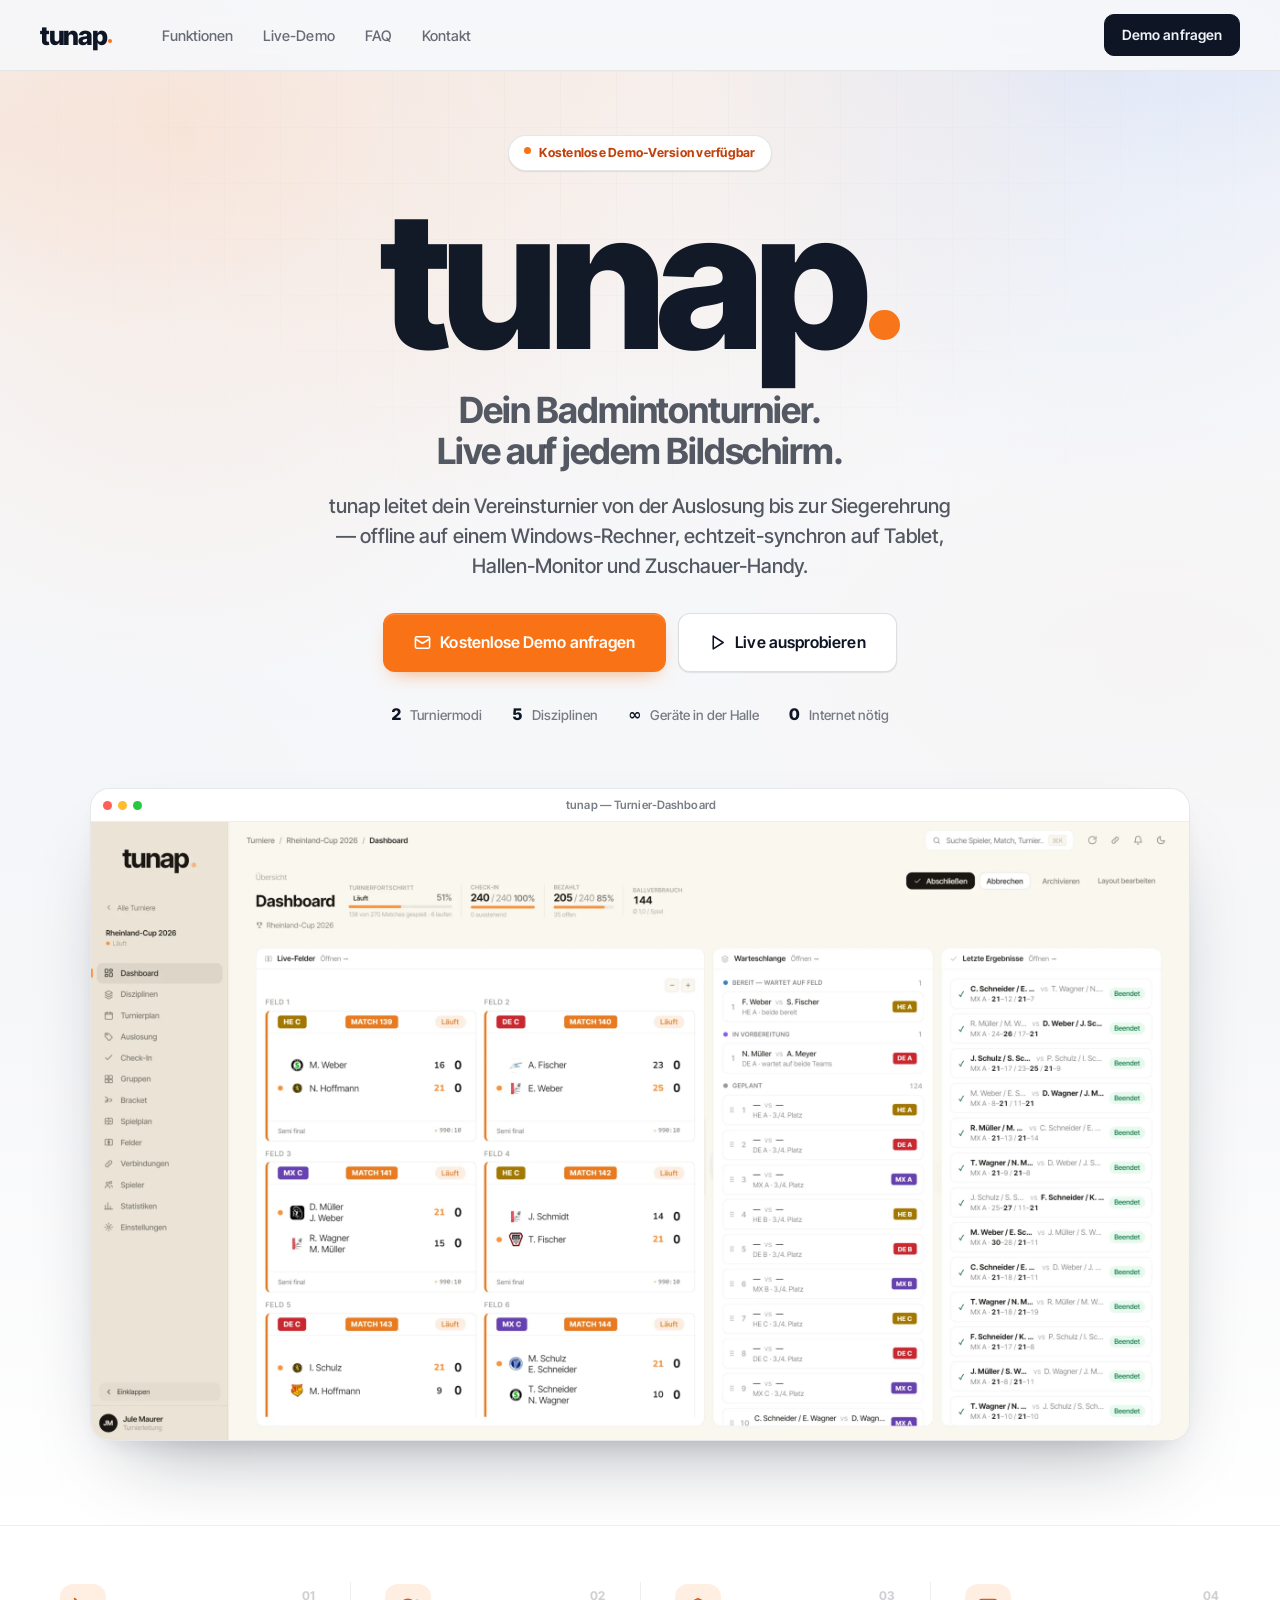
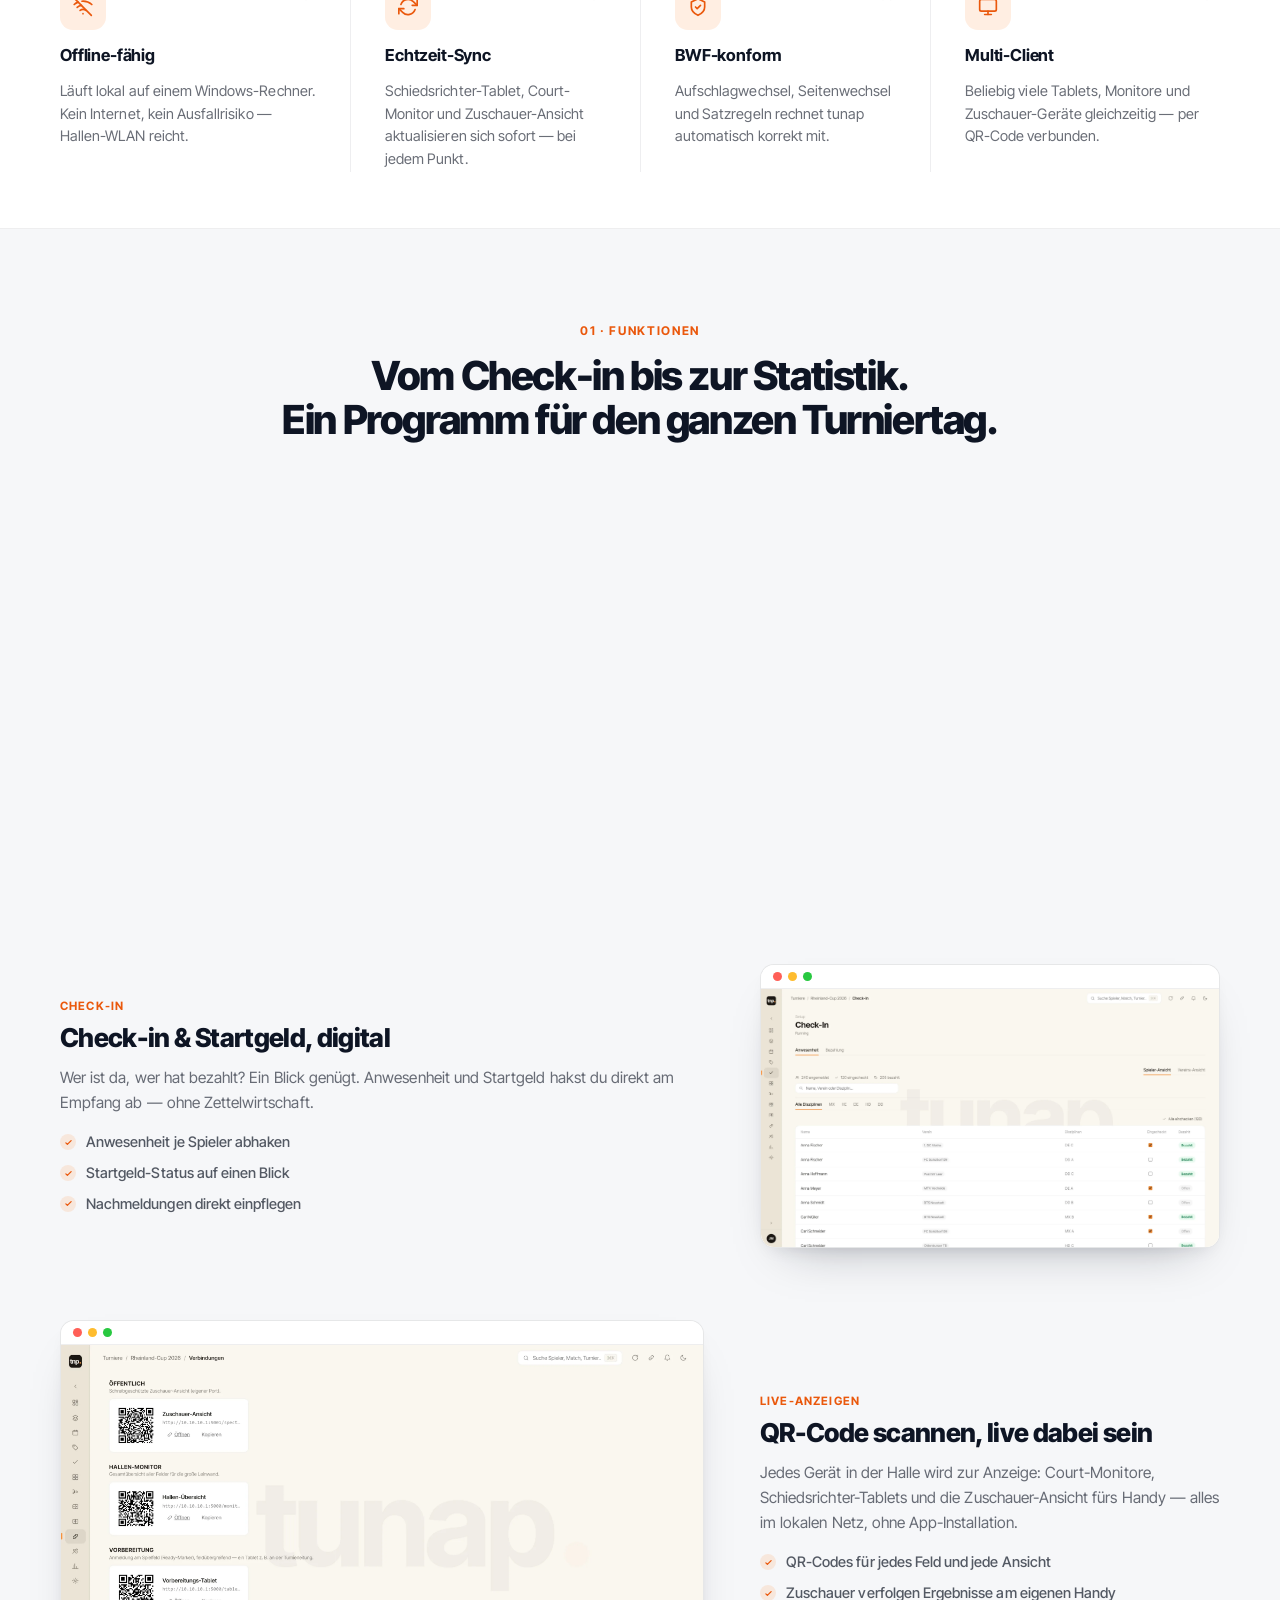
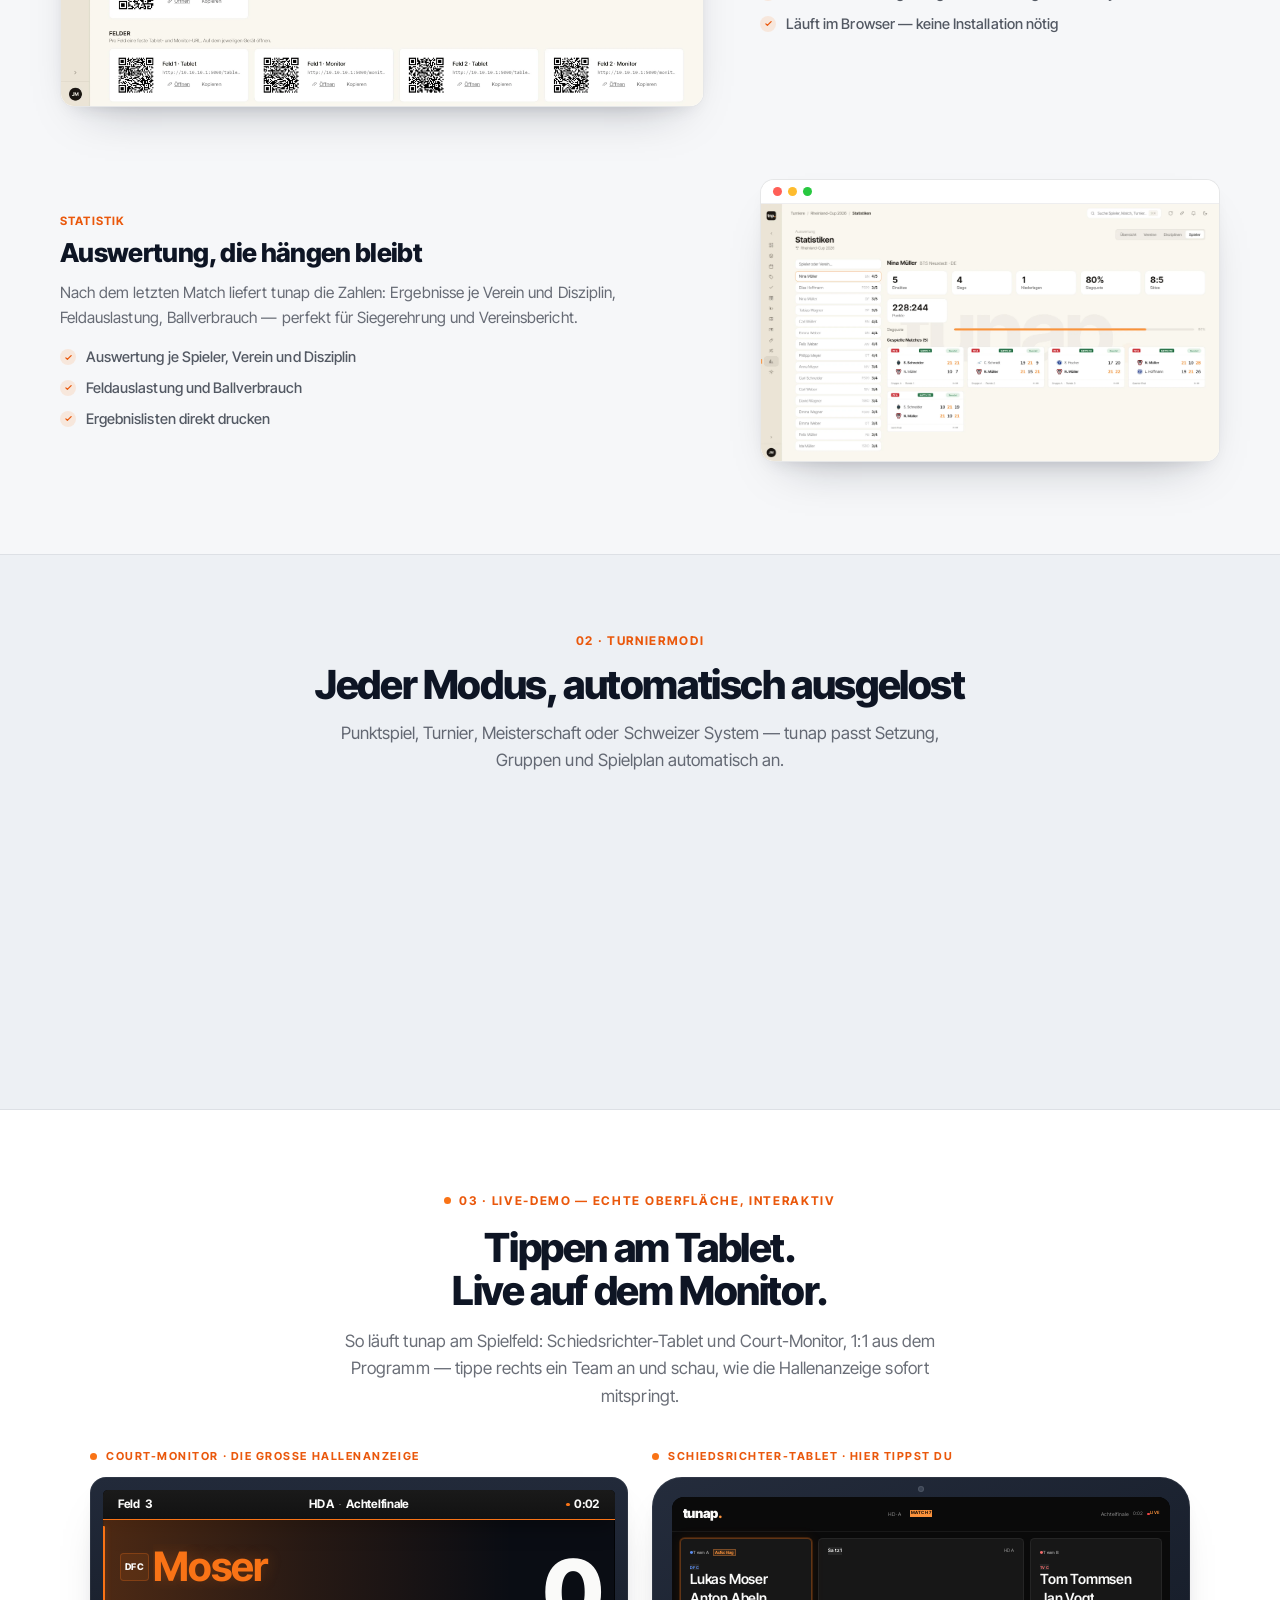
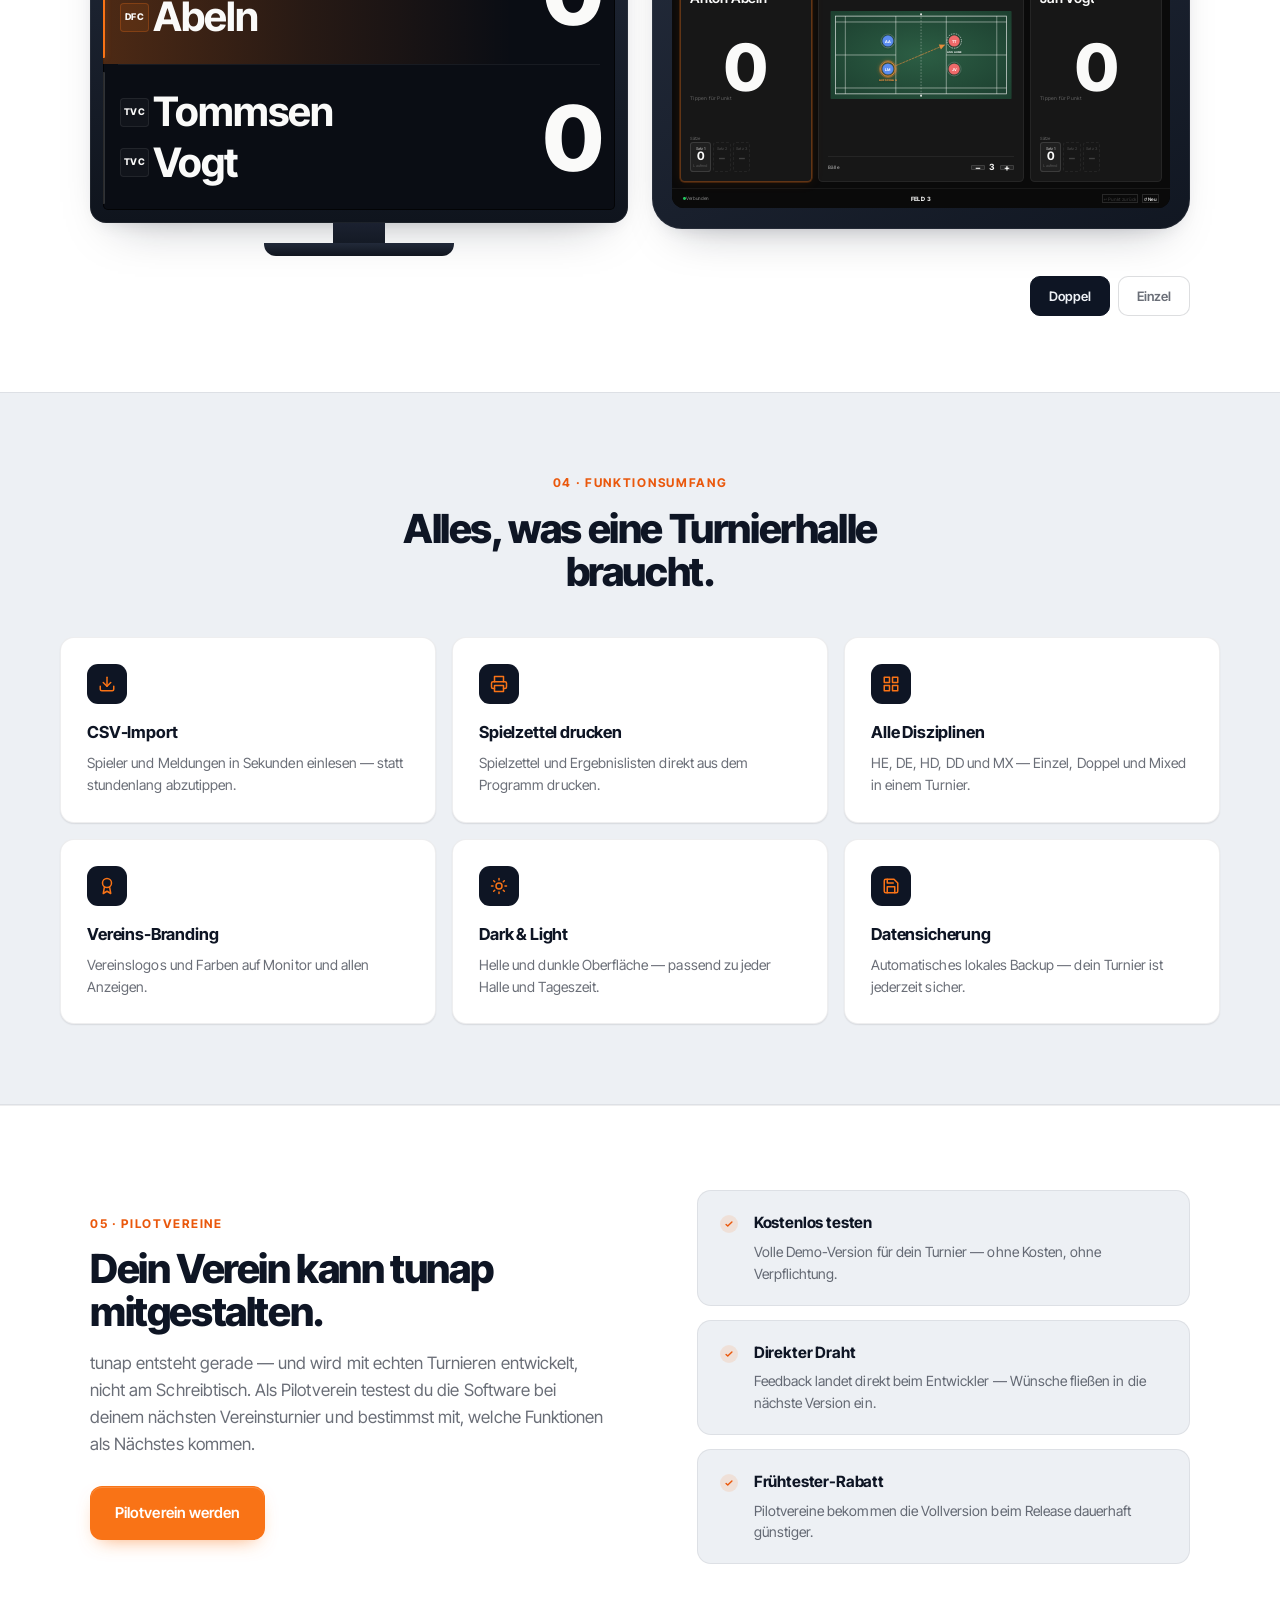
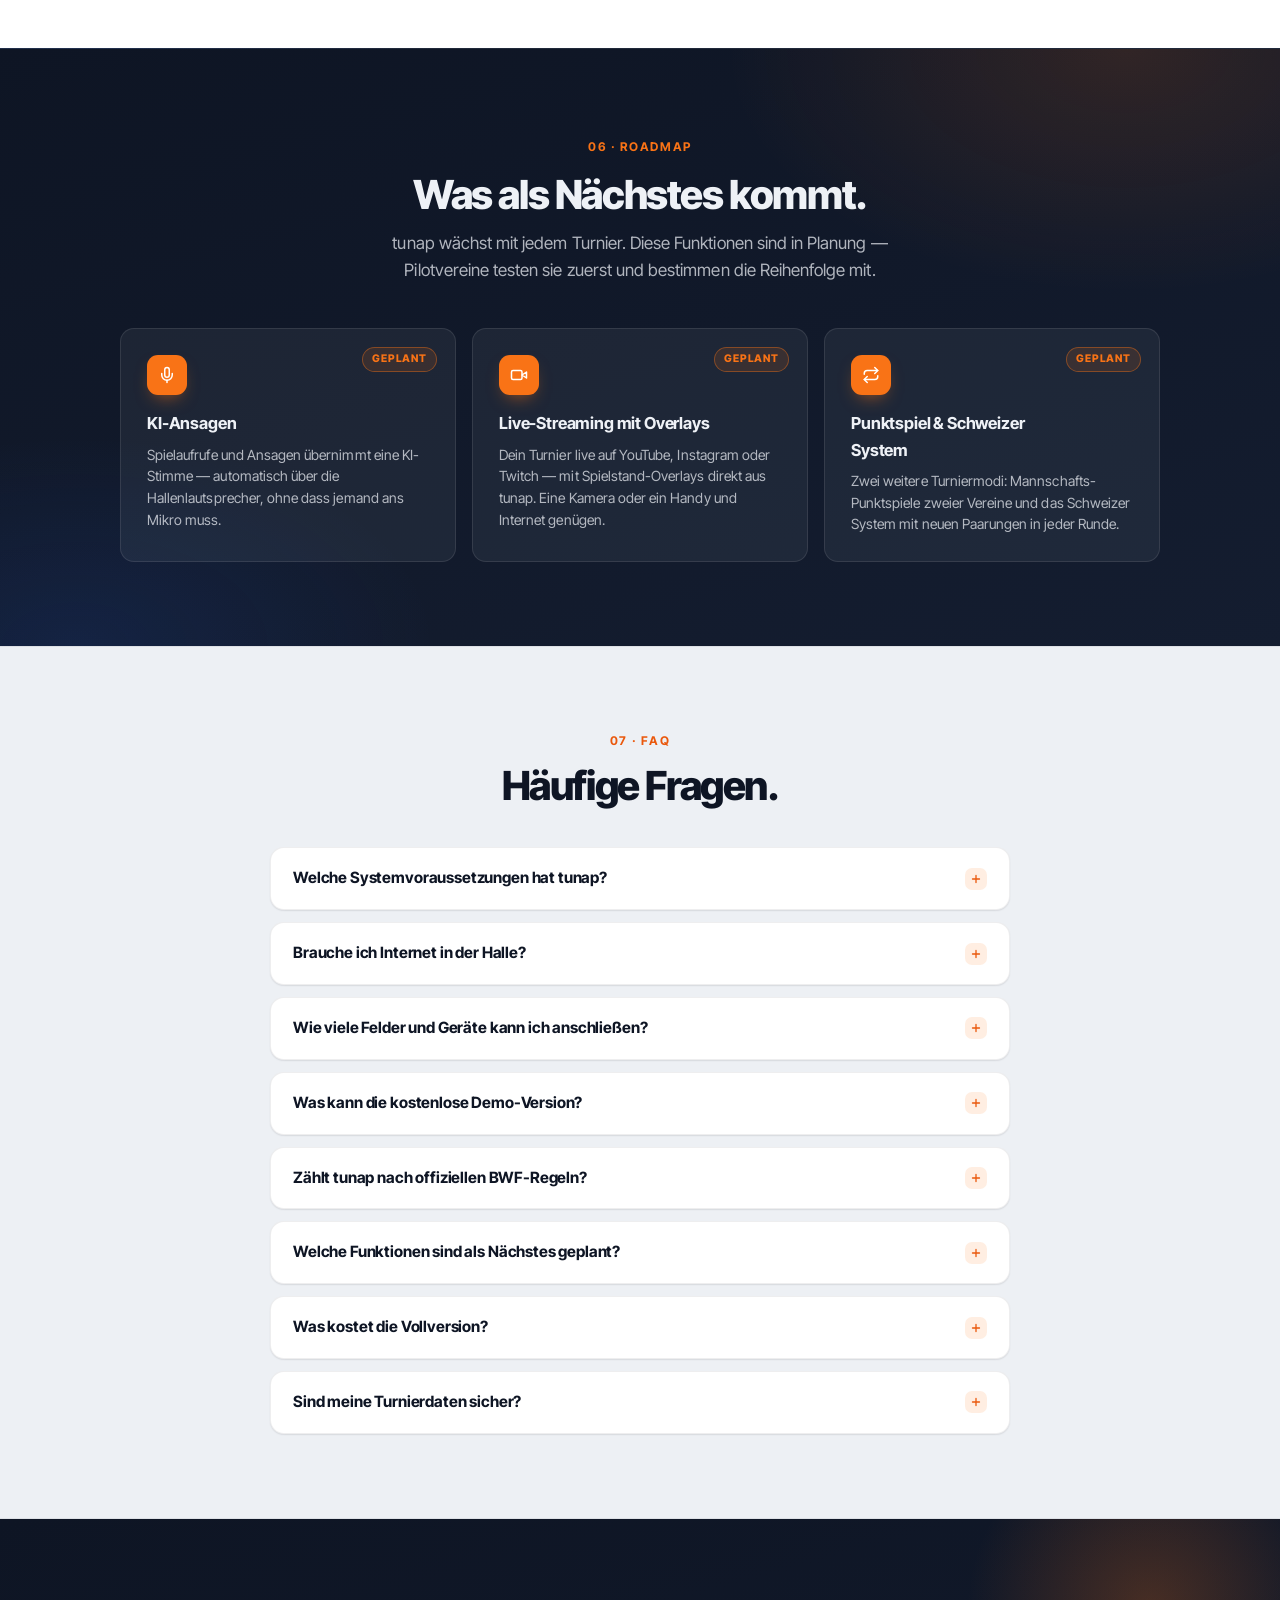
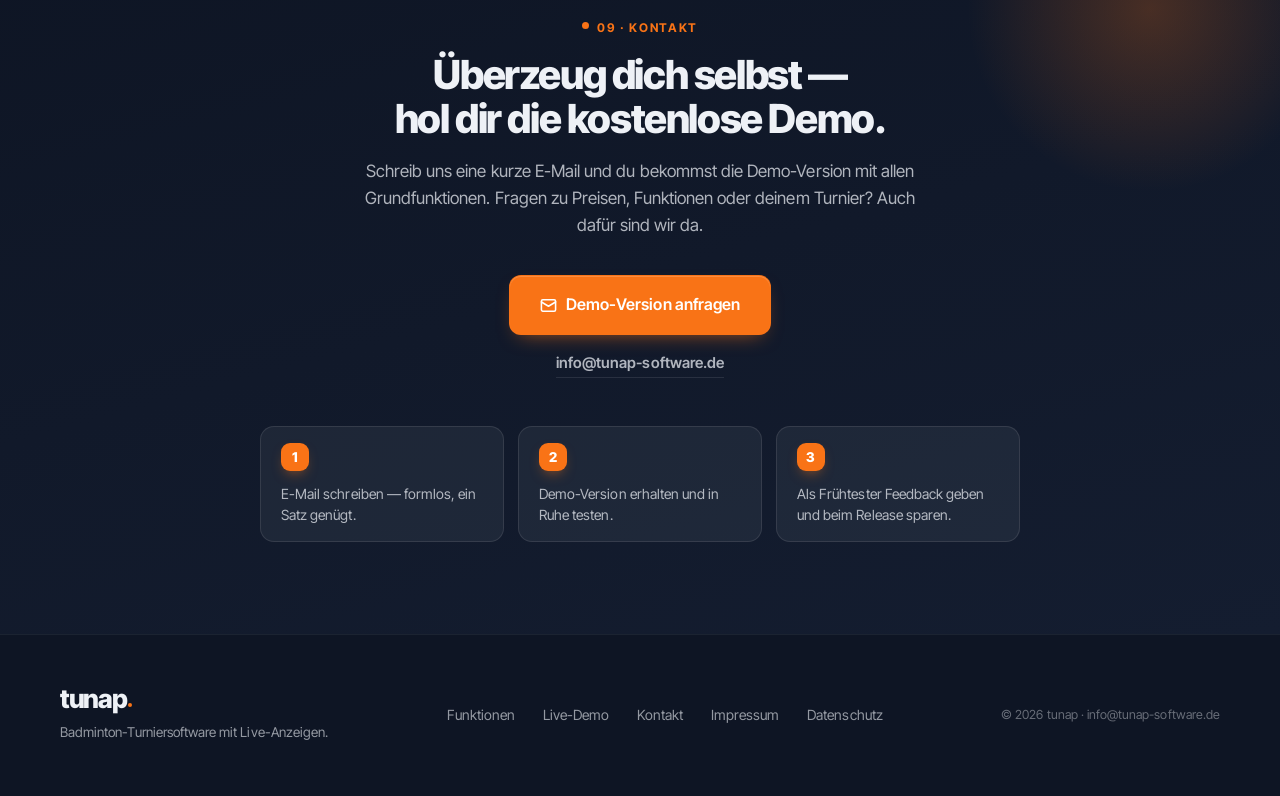
==== commit 959844b6: "Roadmap-Sektion: KI-Ansagen, Streaming, neue Modi als geplant markieren Punktspiel und Schweizer Sys" ====
--- a/index.html
+++ b/index.html
@@ -84,7 +84,7 @@
         </a>
       </div>
       <div class="hero__facts" role="list">
-        <span role="listitem"><strong>4</strong> Turniermodi</span>
+        <span role="listitem"><strong>2</strong> Turniermodi</span>
         <span role="listitem"><strong>5</strong> Disziplinen</span>
         <span role="listitem"><strong>∞</strong> Geräte in der Halle</span>
         <span role="listitem"><strong>0</strong> Internet nötig</span>
@@ -209,6 +209,7 @@
       <p class="lead">Punktspiel, Turnier, Meisterschaft oder Schweizer System — tunap passt Setzung, Gruppen und Spielplan automatisch an.</p>
       <div class="modi">
         <div class="modi__card reveal">
+          <span class="modi__badge">Bald</span>
           <div class="modi__ic"><svg width="18" height="18" viewBox="0 0 24 24" fill="none" stroke="currentColor" stroke-width="2" stroke-linecap="round" stroke-linejoin="round"><path d="M17 21v-2a4 4 0 0 0-4-4H5a4 4 0 0 0-4 4v2"/><circle cx="9" cy="7" r="4"/><path d="M23 21v-2a4 4 0 0 0-3-3.87"/><path d="M16 3.13a4 4 0 0 1 0 7.75"/></svg></div>
           <div class="modi__t">Punktspiel</div>
           <p class="modi__p">Mannschaftsspiel zweier Vereine mit fester Aufstellung und Begegnungen.</p>
@@ -224,6 +225,7 @@
           <p class="modi__p">Mehrere Disziplinen und Klassen über ein ganzes Event hinweg.</p>
         </div>
         <div class="modi__card reveal">
+          <span class="modi__badge">Bald</span>
           <div class="modi__ic"><svg width="18" height="18" viewBox="0 0 24 24" fill="none" stroke="currentColor" stroke-width="2" stroke-linecap="round" stroke-linejoin="round"><path d="M16 3h5v5"/><path d="M4 20 21 3"/><path d="M21 16v5h-5"/><path d="m15 15 6 6"/><path d="M4 4l5 5"/></svg></div>
           <div class="modi__t">Schweizer System</div>
           <p class="modi__p">Jede Runde neue Paarungen nach Punktgleichheit — ohne Ausscheiden.</p>
@@ -335,11 +337,42 @@
     </div>
   </section>
 
+  <!-- ===== ROADMAP ===== -->
+  <section id="roadmap" class="roadmap-wrap">
+    <div class="roadmap-inner">
+      <div class="roadmap-head">
+        <div class="eyebrow eyebrow--accent">06 · Roadmap</div>
+        <h2 class="h2 h2--light">Was als Nächstes kommt.</h2>
+        <p class="lead lead--light lead--center">tunap wächst mit jedem Turnier. Diese Funktionen sind in Planung — Pilotvereine testen sie zuerst und bestimmen die Reihenfolge mit.</p>
+      </div>
+      <div class="roadmap">
+        <div class="rmap reveal">
+          <span class="rmap__badge">Geplant</span>
+          <div class="rmap__ic"><svg width="18" height="18" viewBox="0 0 24 24" fill="none" stroke="currentColor" stroke-width="2" stroke-linecap="round" stroke-linejoin="round"><path d="M12 2a3 3 0 0 0-3 3v7a3 3 0 0 0 6 0V5a3 3 0 0 0-3-3Z"/><path d="M19 10v2a7 7 0 0 1-14 0v-2"/><line x1="12" y1="19" x2="12" y2="22"/></svg></div>
+          <div class="rmap__t">KI-Ansagen</div>
+          <p class="rmap__p">Spielaufrufe und Ansagen übernimmt eine KI-Stimme — automatisch über die Hallenlautsprecher, ohne dass jemand ans Mikro muss.</p>
+        </div>
+        <div class="rmap reveal">
+          <span class="rmap__badge">Geplant</span>
+          <div class="rmap__ic"><svg width="18" height="18" viewBox="0 0 24 24" fill="none" stroke="currentColor" stroke-width="2" stroke-linecap="round" stroke-linejoin="round"><path d="m22 8-6 4 6 4V8Z"/><rect x="2" y="6" width="14" height="12" rx="2"/></svg></div>
+          <div class="rmap__t">Live-Streaming mit Overlays</div>
+          <p class="rmap__p">Dein Turnier live auf YouTube, Instagram oder Twitch — mit Spielstand-Overlays direkt aus tunap. Eine Kamera oder ein Handy und Internet genügen.</p>
+        </div>
+        <div class="rmap reveal">
+          <span class="rmap__badge">Geplant</span>
+          <div class="rmap__ic"><svg width="18" height="18" viewBox="0 0 24 24" fill="none" stroke="currentColor" stroke-width="2" stroke-linecap="round" stroke-linejoin="round"><path d="m17 2 4 4-4 4"/><path d="M3 11v-1a4 4 0 0 1 4-4h14"/><path d="m7 22-4-4 4-4"/><path d="M21 13v1a4 4 0 0 1-4 4H3"/></svg></div>
+          <div class="rmap__t">Punktspiel &amp; Schweizer System</div>
+          <p class="rmap__p">Zwei weitere Turniermodi: Mannschafts-Punktspiele zweier Vereine und das Schweizer System mit neuen Paarungen in jeder Runde.</p>
+        </div>
+      </div>
+    </div>
+  </section>
+
   <!-- ===== FAQ ===== -->
   <section id="faq" class="faq-wrap">
     <div class="faq-inner">
       <div class="faq-head">
-        <div class="eyebrow">06 · FAQ</div>
+        <div class="eyebrow">07 · FAQ</div>
         <h2 class="h2">Häufige Fragen.</h2>
       </div>
       <div class="faq">
@@ -362,6 +395,10 @@
         <details class="faq__item">
           <summary class="faq__q">Zählt tunap nach offiziellen BWF-Regeln?</summary>
           <div class="faq__a"><p>Ja. Aufschlagwechsel, Seitenwechsel, Satzgewinn (21 Punkte, 2 Punkte Abstand, Verlängerung bis 30) — die komplette Zähllogik folgt dem BWF-Regelwerk, für Einzel und Doppel.</p></div>
+        </details>
+        <details class="faq__item">
+          <summary class="faq__q">Welche Funktionen sind als Nächstes geplant?</summary>
+          <div class="faq__a"><p>Auf der Roadmap stehen KI-Ansagen für automatische Spielaufrufe, Live-Streaming auf YouTube, Instagram oder Twitch mit Spielstand-Overlays direkt aus tunap sowie zwei weitere Turniermodi: Punktspiel und Schweizer System. Pilotvereine testen neue Funktionen zuerst und bestimmen die Reihenfolge mit.</p></div>
         </details>
         <details class="faq__item">
           <summary class="faq__q">Was kostet die Vollversion?</summary>
@@ -380,7 +417,7 @@
   <section id="preise" class="pricing-wrap" hidden>
     <div class="pricing-inner">
       <div class="pricing-head">
-        <div class="eyebrow">07 · Preise</div>
+        <div class="eyebrow">08 · Preise</div>
         <h2 class="h2">Für ein Turnier oder die ganze Saison.</h2>
         <p class="lead lead--center">Jede Stufe gibt es als Einmalkauf für ein einzelnes Turnier — oder als Abo für alle Turniere deiner Saison.</p>
         <div class="pricing-toggle" role="group" aria-label="Abrechnungsart">
@@ -446,7 +483,7 @@
   <section id="kontakt" class="contact">
     <div aria-hidden="true" class="contact__glow"></div>
     <div class="contact__inner">
-      <div class="eyebrow eyebrow--accent"><span class="dot dot--pulse"></span>08 · Kontakt</div>
+      <div class="eyebrow eyebrow--accent"><span class="dot dot--pulse"></span>09 · Kontakt</div>
       <h2 class="h2 h2--light">Überzeug dich selbst —<br>hol dir die kostenlose Demo.</h2>
       <p class="lead lead--light">Schreib uns eine kurze E-Mail und du bekommst die Demo-Version mit allen Grundfunktionen. Fragen zu Preisen, Funktionen oder deinem Turnier? Auch dafür sind wir da.</p>
       <div class="contact__cta">
--- a/styles.css
+++ b/styles.css
@@ -289,7 +289,8 @@
 .modi-inner .h2{margin:12px auto 0;max-width:680px;}
 .modi-inner .lead{margin:14px auto 0;max-width:600px;}
 .modi{margin-top:36px;display:grid;grid-template-columns:1fr;gap:16px;text-align:left;}
-.modi__card{background:var(--surface);border:1px solid var(--ink-07);border-radius:var(--r);padding:24px;box-shadow:var(--sh-sm);transition:transform .18s ease,box-shadow .18s ease,border-color .18s ease;}
+.modi__card{position:relative;background:var(--surface);border:1px solid var(--ink-07);border-radius:var(--r);padding:24px;box-shadow:var(--sh-sm);transition:transform .18s ease,box-shadow .18s ease,border-color .18s ease;}
+.modi__badge{position:absolute;top:16px;right:16px;font-size:10.5px;font-weight:800;letter-spacing:0.08em;text-transform:uppercase;color:var(--accent-text);background:var(--accent-08);border:1px solid rgba(249,115,22,0.35);padding:3px 9px;border-radius:var(--r-pill);}
 .modi__card:hover{transform:translateY(-3px);box-shadow:var(--sh-md);border-color:var(--ink-10);}
 .modi__ic{width:38px;height:38px;border-radius:10px;background:var(--ink);color:var(--accent);display:flex;align-items:center;justify-content:center;margin-bottom:14px;}
 .modi__t{font-size:16.5px;font-weight:700;letter-spacing:-0.01em;color:var(--ink);}
@@ -364,6 +365,29 @@
 .perk__t{font-size:15.5px;font-weight:700;letter-spacing:-0.01em;color:var(--ink);}
 .perk__p{margin:5px 0 0;font-size:14px;line-height:1.55;color:var(--ink-62);}
 @media (min-width:880px){.pilot-inner{grid-template-columns:1.1fr 1fr;gap:64px;}}
+
+/* ============================================================
+   ROADMAP
+   ============================================================ */
+.roadmap-wrap{
+  background:
+    radial-gradient(46% 60% at 88% 0%, rgba(249,115,22,0.14), transparent 68%),
+    radial-gradient(40% 50% at 6% 100%, rgba(37,99,235,0.12), transparent 70%),
+    linear-gradient(165deg,#0e1524 0%,#141d30 100%);
+  color:var(--cream);border-top:1px solid var(--cream-06);scroll-margin-top:70px;
+}
+.roadmap-inner{max-width:1120px;margin:0 auto;padding:84px 40px;}
+.roadmap-head{text-align:center;max-width:640px;margin:0 auto 44px;}
+.roadmap-head .h2{margin-top:14px;}
+.roadmap-head .lead{margin:14px auto 0;max-width:560px;}
+.roadmap{display:grid;grid-template-columns:1fr;gap:16px;}
+.rmap{position:relative;background:var(--cream-06);border:1px solid var(--cream-10);border-radius:var(--r);padding:26px;transition:transform .18s ease,border-color .18s ease,background-color .18s ease;}
+.rmap:hover{transform:translateY(-3px);border-color:rgba(249,115,22,0.4);background:rgba(238,241,246,0.09);}
+.rmap__badge{position:absolute;top:18px;right:18px;font-size:10.5px;font-weight:800;letter-spacing:0.08em;text-transform:uppercase;color:var(--accent);background:rgba(249,115,22,0.12);border:1px solid rgba(249,115,22,0.4);padding:3px 9px;border-radius:var(--r-pill);}
+.rmap__ic{width:40px;height:40px;border-radius:11px;background:var(--accent);color:var(--white);display:flex;align-items:center;justify-content:center;margin-bottom:15px;box-shadow:0 8px 18px -8px rgba(249,115,22,0.7);}
+.rmap__t{font-size:16.5px;font-weight:700;letter-spacing:-0.01em;color:var(--cream);padding-right:64px;}
+.rmap__p{margin:7px 0 0;font-size:14px;line-height:1.55;color:var(--cream-72);}
+@media (min-width:860px){.roadmap{grid-template-columns:repeat(3,1fr);}}
 
 /* ============================================================
    FAQ
@@ -484,7 +508,7 @@
 @media (max-width:600px){
   .nav{padding:12px 20px;gap:14px;}
   .hero__inner{padding:48px 20px 0;}
-  .pillars,.flow-wrap,.modi-inner,.livedemo-inner,.featgrid-inner,.pricing-inner,.contact__inner,.footer__inner,.legal{padding-left:20px;padding-right:20px;}
+  .pillars,.flow-wrap,.modi-inner,.livedemo-inner,.featgrid-inner,.roadmap-inner,.pricing-inner,.contact__inner,.footer__inner,.legal{padding-left:20px;padding-right:20px;}
   .hero__shot{margin-top:44px;}
   .footer__inner{flex-direction:column;align-items:flex-start;}
 }
